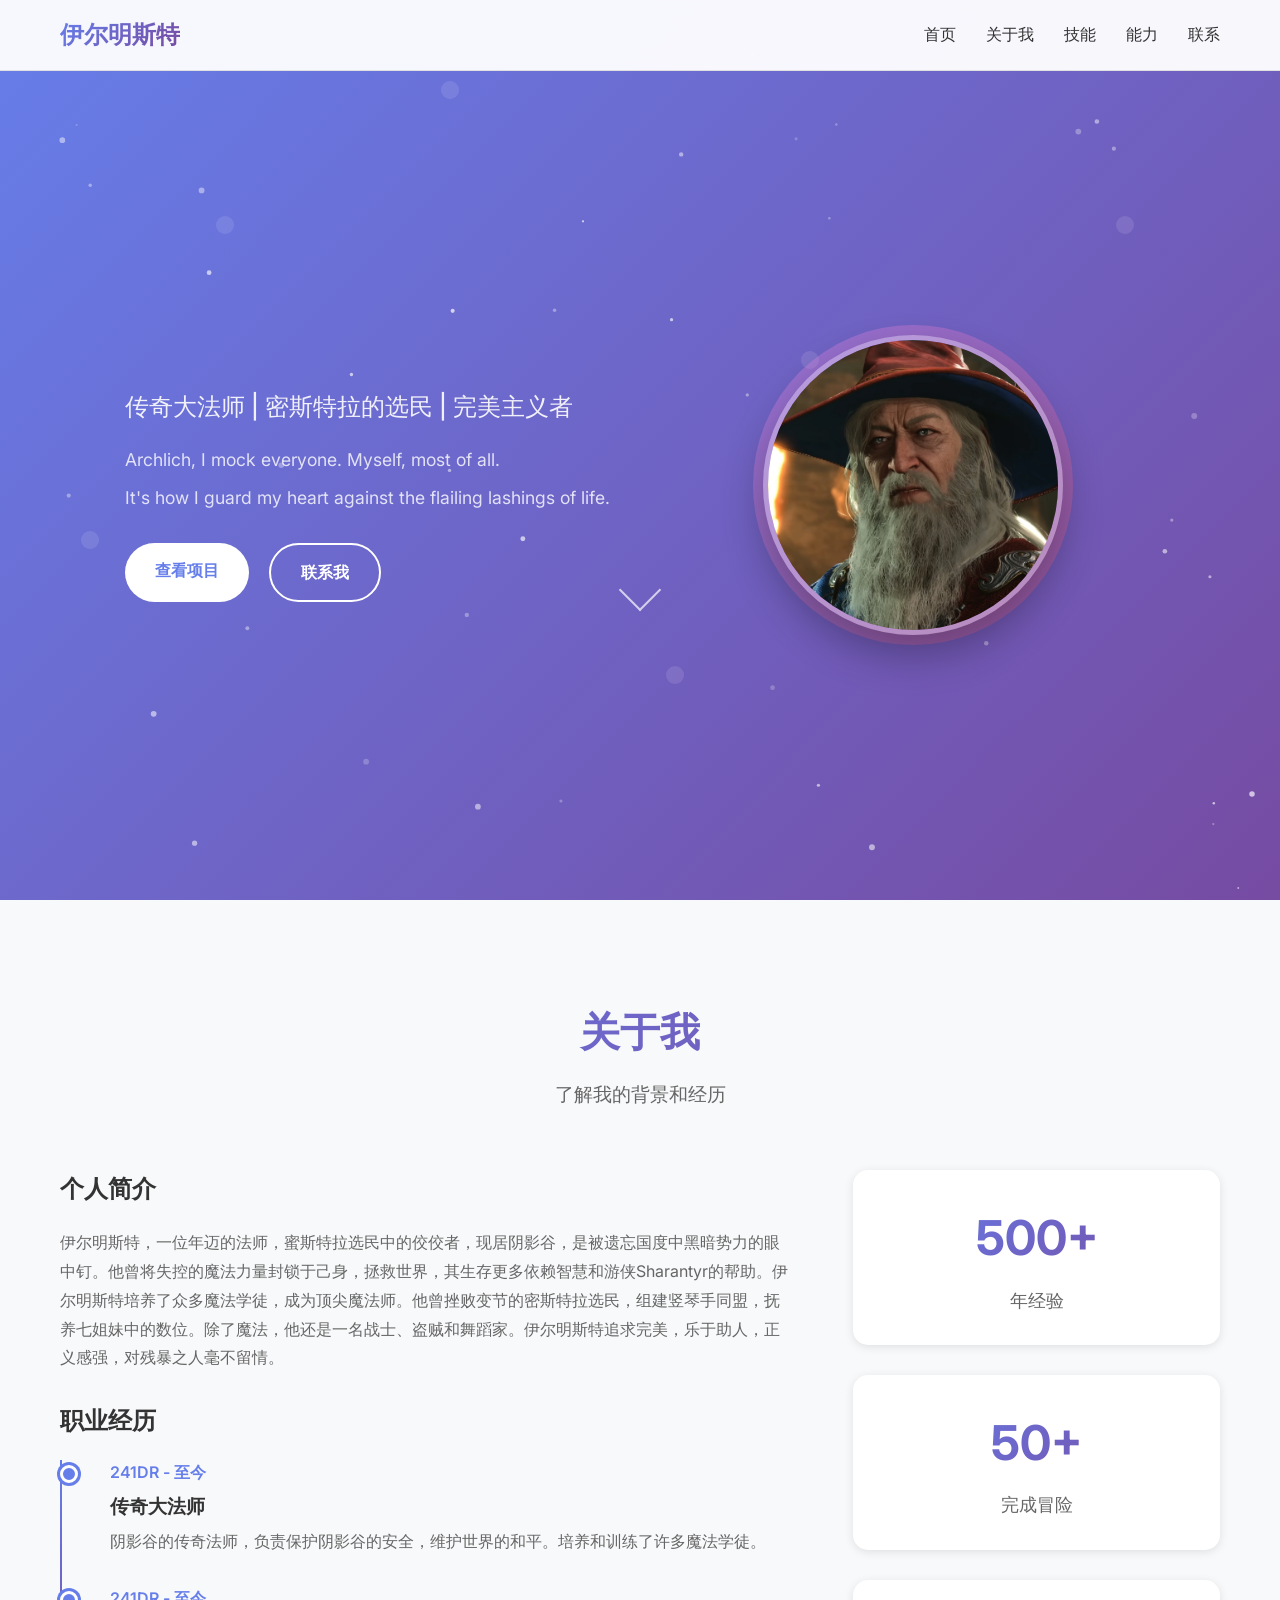
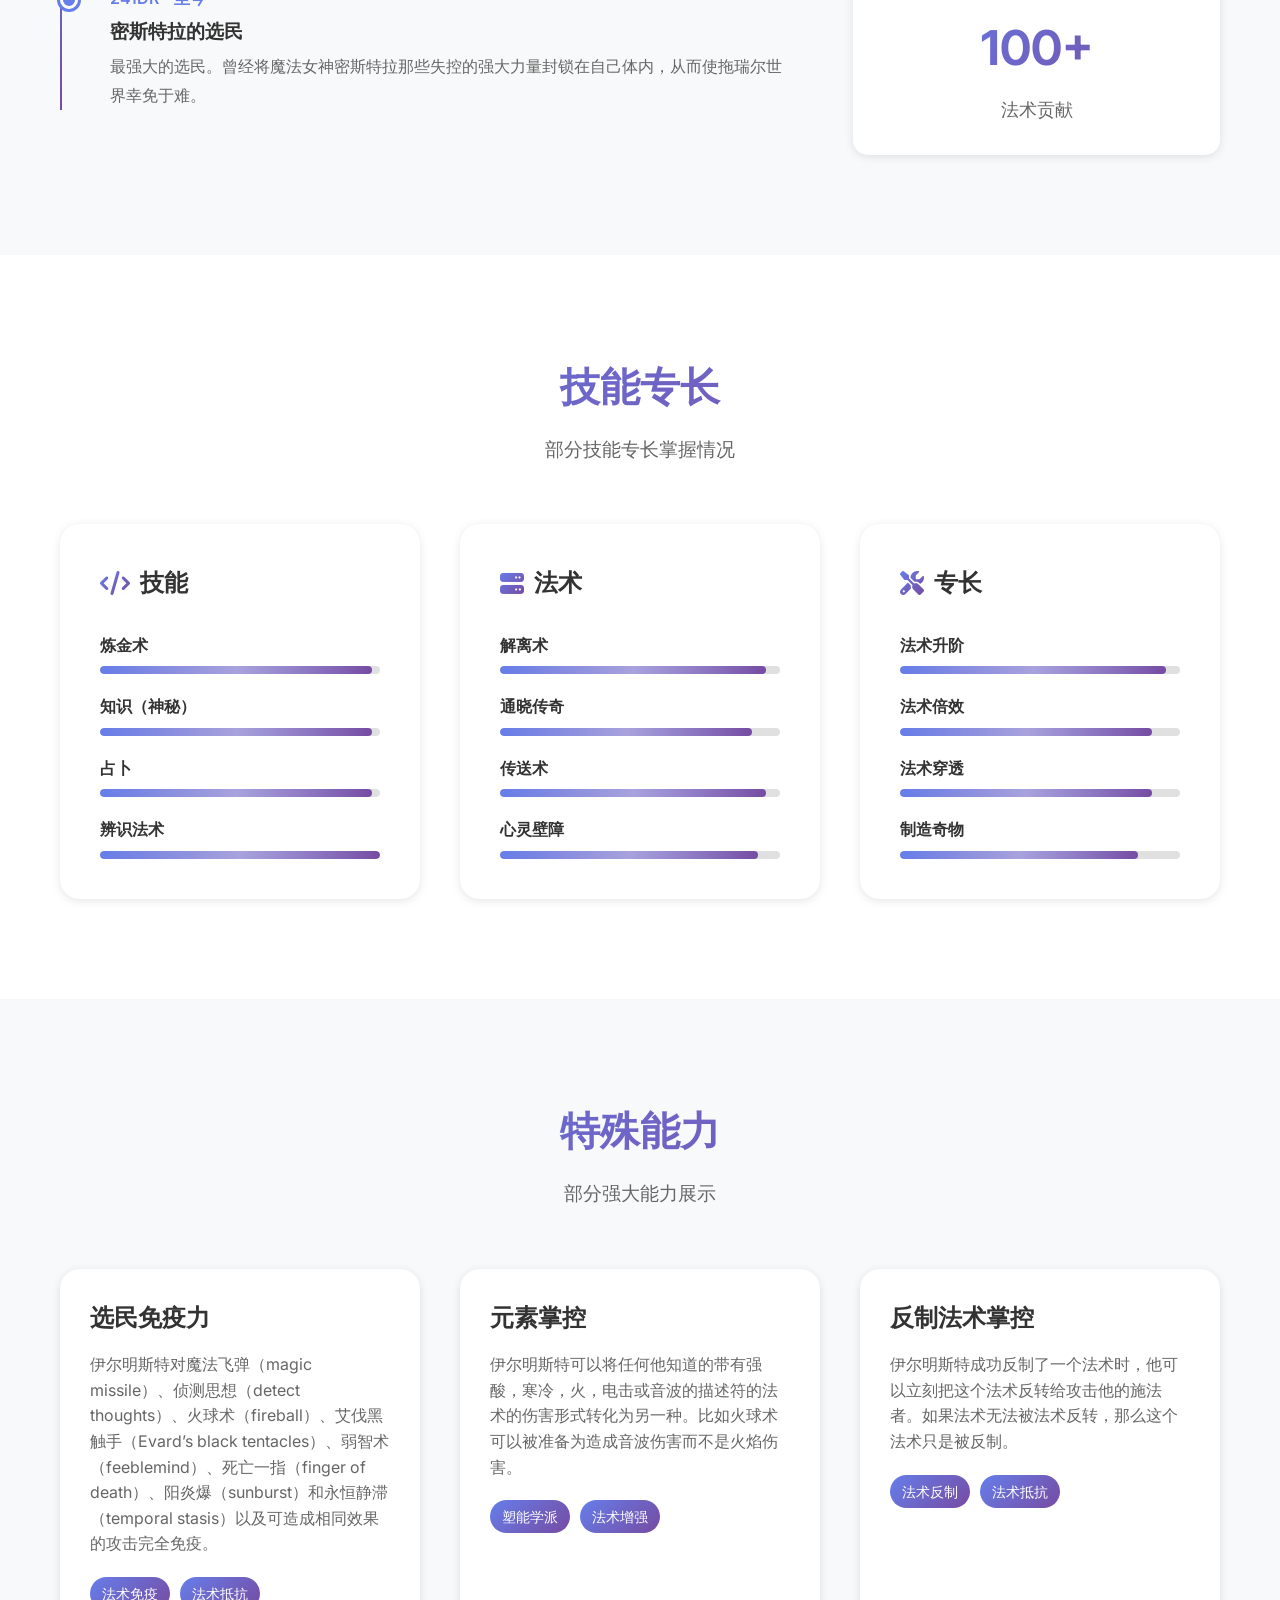
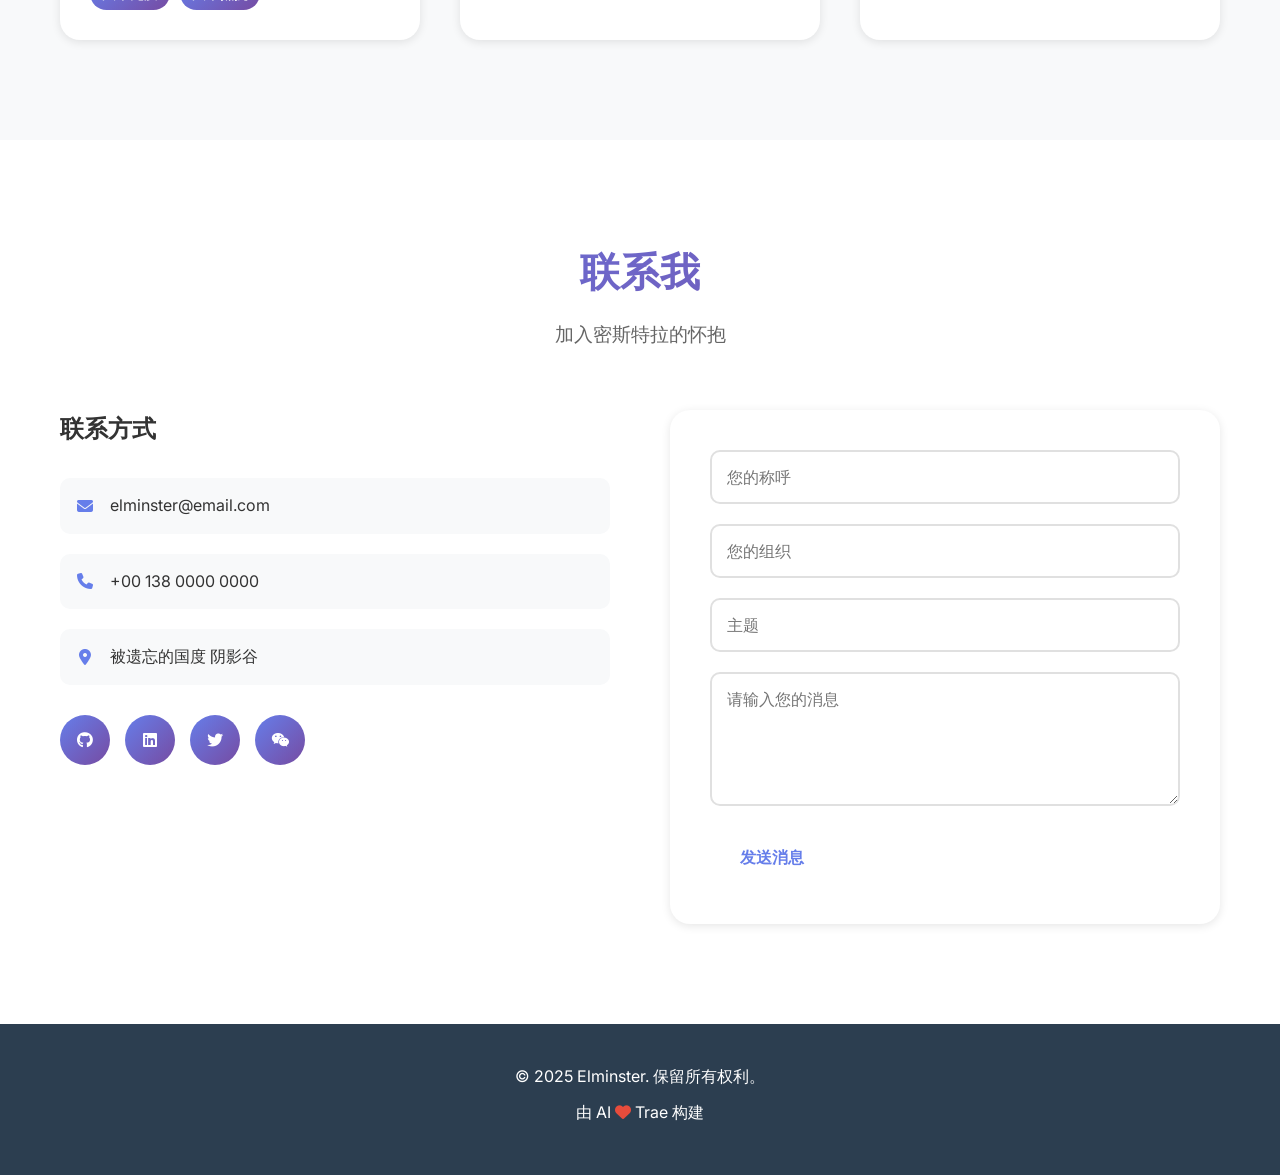
==== index.html @ d4f93001 "初始化" ====
<!DOCTYPE html>
<html lang="zh-CN">
<head>
    <meta charset="UTF-8">
    <meta name="viewport" content="width=device-width, initial-scale=1.0">
    <title>Elminster - 个人主页</title>
    <link rel="stylesheet" href="styles.css">
    <link rel="preconnect" href="https://fonts.googleapis.com">
    <link rel="preconnect" href="https://fonts.gstatic.com" crossorigin>
    <link href="https://fonts.googleapis.com/css2?family=Inter:wght@300;400;500;600;700&display=swap" rel="stylesheet">
    <link rel="stylesheet" href="https://cdnjs.cloudflare.com/ajax/libs/font-awesome/6.4.0/css/all.min.css">
</head>
<body>
    <!-- 导航栏 -->
    <nav class="navbar">
        <div class="nav-container">
            <div class="nav-logo">
                <span class="logo-text">伊尔明斯特</span>
            </div>
            <ul class="nav-menu">
                <li class="nav-item"><a href="#home" class="nav-link">首页</a></li>
                <li class="nav-item"><a href="#about" class="nav-link">关于我</a></li>
                <li class="nav-item"><a href="#skills" class="nav-link">技能</a></li>
                <li class="nav-item"><a href="#projects" class="nav-link">能力</a></li>
                <li class="nav-item"><a href="#contact" class="nav-link">联系</a></li>
            </ul>
            <div class="hamburger">
                <span class="bar"></span>
                <span class="bar"></span>
                <span class="bar"></span>
            </div>
        </div>
    </nav>

    <!-- 主页部分 -->
    <section id="home" class="hero">
        <div class="hero-container">
            <div class="hero-content">
                <div class="hero-text">
                    <h1 class="hero-title">
                        <span class="gradient-text">你好，我是 Elminster Aumar </span>

                    </h1>
                    <p class="hero-subtitle">传奇大法师 | 密斯特拉的选民 | 完美主义者</p>
                    <div class="hero-description">
                        <p>Archlich, I mock everyone. Myself, most of all. </p>
                        <p>It's how I guard my heart against the flailing lashings of life.</p>
                    </div>
                    <div class="hero-buttons">
                        <a href="#projects" class="btn btn-primary">查看项目</a>
                        <a href="#contact" class="btn btn-secondary">联系我</a>
                    </div>
                </div>
                <div class="hero-image">
                    <div class="avatar-container">
                        <img src="img/elminster.png" alt="个人头像" class="avatar">
                        <div class="avatar-glow"></div>
                    </div>
                </div>
            </div>
            <div class="scroll-indicator">
                <div class="scroll-arrow"></div>
            </div>
        </div>
    </section>

    <!-- 关于我部分 -->
    <section id="about" class="about">
        <div class="container">
            <div class="section-header">
                <h2 class="section-title">关于我</h2>
                <p class="section-subtitle">了解我的背景和经历</p>
            </div>
            <div class="about-content">
                <div class="about-text">
                    <h3>个人简介</h3>
                    <p>伊尔明斯特，一位年迈的法师，蜜斯特拉选民中的佼佼者，现居阴影谷，是被遗忘国度中黑暗势力的眼中钉。他曾将失控的魔法力量封锁于己身，拯救世界，其生存更多依赖智慧和游侠Sharantyr的帮助。伊尔明斯特培养了众多魔法学徒，成为顶尖魔法师。他曾挫败变节的密斯特拉选民，组建竖琴手同盟，抚养七姐妹中的数位。除了魔法，他还是一名战士、盗贼和舞蹈家。伊尔明斯特追求完美，乐于助人，正义感强，对残暴之人毫不留情。</p>
                    
                    <h3>职业经历</h3>
                    <div class="timeline">
                        <div class="timeline-item">
                            <div class="timeline-date">241DR - 至今</div>
                            <div class="timeline-content">
                                <h4>传奇大法师</h4>
                                <p>阴影谷的传奇法师，负责保护阴影谷的安全，维护世界的和平。培养和训练了许多魔法学徒。</p>
                            </div>
                        </div>
                        <div class="timeline-item">
                            <div class="timeline-date">241DR - 至今</div>
                            <div class="timeline-content">
                                <h4>密斯特拉的选民</h4>
                                <p>最强大的选民。曾经将魔法女神密斯特拉那些失控的强大力量封锁在自己体内，从而使拖瑞尔世界幸免于难。</p>
                            </div>
                        </div>
                    </div>
                </div>
                <div class="about-stats">
                    <div class="stat-item">
                        <div class="stat-number">500+</div>
                        <div class="stat-label">年经验</div>
                    </div>
                    <div class="stat-item">
                        <div class="stat-number">50+</div>
                        <div class="stat-label">完成冒险</div>
                    </div>
                    <div class="stat-item">
                        <div class="stat-number">100+</div>
                        <div class="stat-label">法术贡献</div>
                    </div>
                </div>
            </div>
        </div>
    </section>

    <!-- 技能部分 -->
    <section id="skills" class="skills">
        <div class="container">
            <div class="section-header">
                <h2 class="section-title">技能专长</h2>
                <p class="section-subtitle">部分技能专长掌握情况</p>
            </div>
            <div class="skills-grid">
                <div class="skill-category">
                    <h3><i class="fas fa-code"></i> 技能</h3>
                    <div class="skill-items">
                        <div class="skill-item">
                            <span class="skill-name">炼金术</span>
                            <div class="skill-bar">
                                <div class="skill-progress" data-width="97%"></div>
                            </div>
                        </div>
                        <div class="skill-item">
                            <span class="skill-name">知识（神秘）</span>
                            <div class="skill-bar">
                                <div class="skill-progress" data-width="97%"></div>
                            </div>
                        </div>
                        <div class="skill-item">
                            <span class="skill-name">占卜</span>
                            <div class="skill-bar">
                                <div class="skill-progress" data-width="97%"></div>
                            </div>
                        </div>
                        <div class="skill-item">
                            <span class="skill-name">辨识法术</span>
                            <div class="skill-bar">
                                <div class="skill-progress" data-width="100%"></div>
                            </div>
                        </div>
                    </div>
                </div>
                
                <div class="skill-category">
                    <h3><i class="fas fa-server"></i> 法术</h3>
                    <div class="skill-items">
                        <div class="skill-item">
                            <span class="skill-name">解离术</span>
                            <div class="skill-bar">
                                <div class="skill-progress" data-width="95%"></div>
                            </div>
                        </div>
                        <div class="skill-item">
                            <span class="skill-name">通晓传奇</span>
                            <div class="skill-bar">
                                <div class="skill-progress" data-width="90%"></div>
                            </div>
                        </div>
                        <div class="skill-item">
                            <span class="skill-name">传送术</span>
                            <div class="skill-bar">
                                <div class="skill-progress" data-width="95%"></div>
                            </div>
                        </div>
                        <div class="skill-item">
                            <span class="skill-name">心灵壁障</span>
                            <div class="skill-bar">
                                <div class="skill-progress" data-width="92%"></div>
                            </div>
                        </div>
                    </div>
                </div>
                
                <div class="skill-category">
                    <h3><i class="fas fa-tools"></i> 专长</h3>
                    <div class="skill-items">
                        <div class="skill-item">
                            <span class="skill-name">法术升阶</span>
                            <div class="skill-bar">
                                <div class="skill-progress" data-width="95%"></div>
                            </div>
                        </div>
                        <div class="skill-item">
                            <span class="skill-name">法术倍效</span>
                            <div class="skill-bar">
                                <div class="skill-progress" data-width="90%"></div>
                            </div>
                        </div>
                        <div class="skill-item">
                            <span class="skill-name">法术穿透</span>
                            <div class="skill-bar">
                                <div class="skill-progress" data-width="90%"></div>
                            </div>
                        </div>
                        <div class="skill-item">
                            <span class="skill-name">制造奇物</span>
                            <div class="skill-bar">
                                <div class="skill-progress" data-width="85%"></div>
                            </div>
                        </div>
                    </div>
                </div>
            </div>
        </div>
    </section>

    <!-- 项目部分 -->
    <section id="projects" class="projects">
        <div class="container">
            <div class="section-header">
                <h2 class="section-title">特殊能力</h2>
                <p class="section-subtitle">部分强大能力展示</p>
            </div>
            <div class="projects-grid">
                <div class="project-card">
                    <!-- <div class="project-image">
                        <img src="https://via.placeholder.com/400x250/667eea/ffffff?text=项目1" alt="项目1">
                        <div class="project-overlay">
                            <div class="project-links">
                                <a href="#" class="project-link"><i class="fab fa-github"></i></a>
                                <a href="#" class="project-link"><i class="fas fa-external-link-alt"></i></a>
                            </div>
                        </div>
                    </div> -->
                    <div class="project-content">
                        <h3>选民免疫力</h3>
                        <p>伊尔明斯特对魔法飞弹（magic missile）、侦测思想（detect thoughts）、火球术（fireball）、艾伐黑触手（Evard’s black tentacles）、弱智术（feeblemind）、死亡一指（finger of death）、阳炎爆（sunburst）和永恒静滞（temporal stasis）以及可造成相同效果的攻击完全免疫。</p>
                        <div class="project-tech">
                            <span class="tech-tag">法术免疫</span>
                            <span class="tech-tag">法术抵抗</span>
                        </div>
                    </div>
                </div>
                
                <div class="project-card">
                    <!-- <div class="project-image">
                        <img src="https://via.placeholder.com/400x250/764ba2/ffffff?text=项目2" alt="项目2">
                        <div class="project-overlay">
                            <div class="project-links">
                                <a href="#" class="project-link"><i class="fab fa-github"></i></a>
                                <a href="#" class="project-link"><i class="fas fa-external-link-alt"></i></a>
                            </div>
                        </div>
                    </div> -->
                    <div class="project-content">
                        <h3>元素掌控</h3>
                        <p>伊尔明斯特可以将任何他知道的带有强酸，寒冷，火，电击或音波的描述符的法术的伤害形式转化为另一种。比如火球术可以被准备为造成音波伤害而不是火焰伤害。</p>
                        <div class="project-tech">
                            <span class="tech-tag">塑能学派</span>
                            <span class="tech-tag">法术增强</span>
                        </div>
                    </div>
                </div>
                
                <div class="project-card">
                    <!-- <div class="project-image">
                        <img src="https://via.placeholder.com/400x250/f093fb/ffffff?text=项目3" alt="项目3">
                        <div class="project-overlay">
                            <div class="project-links">
                                <a href="#" class="project-link"><i class="fab fa-github"></i></a>
                                <a href="#" class="project-link"><i class="fas fa-external-link-alt"></i></a>
                            </div>
                        </div>
                    </div> -->
                    <div class="project-content">
                        <h3>反制法术掌控</h3>
                        <p>伊尔明斯特成功反制了一个法术时，他可以立刻把这个法术反转给攻击他的施法者。如果法术无法被法术反转，那么这个法术只是被反制。</p>
                        <div class="project-tech">
                            <span class="tech-tag">法术反制</span>
                            <span class="tech-tag">法术抵抗</span>
                        </div>
                    </div>
                </div>
            </div>
        </div>
    </section>

    <!-- 联系部分 -->
    <section id="contact" class="contact">
        <div class="container">
            <div class="section-header">
                <h2 class="section-title">联系我</h2>
                <p class="section-subtitle">加入密斯特拉的怀抱</p>
            </div>
            <div class="contact-content">
                <div class="contact-info">
                    <h3>联系方式</h3>
                    <div class="contact-item">
                        <i class="fas fa-envelope"></i>
                        <span>elminster@email.com</span>
                    </div>
                    <div class="contact-item">
                        <i class="fas fa-phone"></i>
                        <span>+00 138 0000 0000</span>
                    </div>
                    <div class="contact-item">
                        <i class="fas fa-map-marker-alt"></i>
                        <span>被遗忘的国度 阴影谷</span>
                    </div>
                    <div class="social-links">
                        <a href="https://github.com/" class="social-link"><i class="fab fa-github"></i></a>
                        <a href="https://www.linkedin.com/" class="social-link"><i class="fab fa-linkedin"></i></a>
                        <a href="https://twitter.com/" class="social-link"><i class="fab fa-twitter"></i></a>
                        <a href="https://weixin.qq.com/" class="social-link"><i class="fab fa-weixin"></i></a>
                    </div>
                </div>
                <div class="contact-form">
                    <form id="contactForm">
                        <div class="form-group">
                            <input type="text" id="name" name="name" placeholder="您的称呼" required>
                        </div>
                        <div class="form-group">
                            <input type="email" id="email" name="email" placeholder="您的组织" required>
                        </div>
                        <div class="form-group">
                            <input type="text" id="subject" name="subject" placeholder="主题" required>
                        </div>
                        <div class="form-group">
                            <textarea id="message" name="message" placeholder="请输入您的消息" rows="5" required></textarea>
                        </div>
                        <button type="submit" class="btn btn-primary">发送消息</button>
                    </form>
                </div>
            </div>
        </div>
    </section>

    <!-- 页脚 -->
    <footer class="footer">
        <div class="container">
            <div class="footer-content">
                <p>&copy; 2025 Elminster. 保留所有权利。</p>
                <p>由 AI <i class="fas fa-heart"></i> Trae 构建</p>
            </div>
        </div>
    </footer>

    <script src="script.js"></script>
</body>
</html>
---- styles.css ----
/* 全局样式 */
* {
    margin: 0;
    padding: 0;
    box-sizing: border-box;
}

:root {
    --primary-color: #667eea;
    --secondary-color: #764ba2;
    --accent-color: #f093fb;
    --text-primary: #333;
    --text-secondary: #666;
    --text-light: #999;
    --bg-primary: #ffffff;
    --bg-secondary: #f8f9fa;
    --bg-dark: #2c3e50;
    --border-color: #e0e0e0;
    --shadow-light: 0 2px 10px rgba(0,0,0,0.1);
    --shadow-medium: 0 5px 25px rgba(0,0,0,0.15);
    --shadow-heavy: 0 10px 40px rgba(0,0,0,0.2);
    --gradient-primary: linear-gradient(135deg, #667eea 0%, #764ba2 100%);
    --gradient-secondary: linear-gradient(135deg, #f093fb 0%, #f5576c 100%);
    --gradient-accent: linear-gradient(135deg, #4facfe 0%, #00f2fe 100%);
}

body {
    font-family: 'Inter', -apple-system, BlinkMacSystemFont, 'Segoe UI', Roboto, sans-serif;
    line-height: 1.6;
    color: var(--text-primary);
    background-color: var(--bg-primary);
    overflow-x: hidden;
}

.container {
    max-width: 1200px;
    margin: 0 auto;
    padding: 0 20px;
}

/* 导航栏 */
.navbar {
    position: fixed;
    top: 0;
    width: 100%;
    background: rgba(255, 255, 255, 0.95);
    backdrop-filter: blur(10px);
    border-bottom: 1px solid var(--border-color);
    z-index: 1000;
    transition: all 0.3s ease;
}

.navbar.scrolled {
    background: rgba(255, 255, 255, 0.98);
    box-shadow: var(--shadow-light);
}

.nav-container {
    max-width: 1200px;
    margin: 0 auto;
    padding: 0 20px;
    display: flex;
    justify-content: space-between;
    align-items: center;
    height: 70px;
}

.nav-logo .logo-text {
    font-size: 1.5rem;
    font-weight: 700;
    background: var(--gradient-primary);
    -webkit-background-clip: text;
    -webkit-text-fill-color: transparent;
    background-clip: text;
}

.nav-menu {
    display: flex;
    list-style: none;
    gap: 30px;
}

.nav-link {
    text-decoration: none;
    color: var(--text-primary);
    font-weight: 500;
    transition: color 0.3s ease;
    position: relative;
}

.nav-link:hover {
    color: var(--primary-color);
}

.nav-link::after {
    content: '';
    position: absolute;
    bottom: -5px;
    left: 0;
    width: 0;
    height: 2px;
    background: var(--gradient-primary);
    transition: width 0.3s ease;
}

.nav-link:hover::after {
    width: 100%;
}

.hamburger {
    display: none;
    flex-direction: column;
    cursor: pointer;
}

.bar {
    width: 25px;
    height: 3px;
    background-color: var(--text-primary);
    margin: 3px 0;
    transition: 0.3s;
}

/* 主页部分 */
.hero {
    min-height: 100vh;
    display: flex;
    align-items: center;
    background: linear-gradient(135deg, #667eea 0%, #764ba2 100%);
    position: relative;
    overflow: hidden;
}

.hero::before {
    content: '';
    position: absolute;
    top: 0;
    left: 0;
    right: 0;
    bottom: 0;
    background: url('data:image/svg+xml,<svg xmlns="http://www.w3.org/2000/svg" viewBox="0 0 100 100"><defs><pattern id="grain" width="100" height="100" patternUnits="userSpaceOnUse"><circle cx="25" cy="25" r="1" fill="white" opacity="0.1"/><circle cx="75" cy="75" r="1" fill="white" opacity="0.1"/><circle cx="50" cy="10" r="1" fill="white" opacity="0.1"/><circle cx="10" cy="60" r="1" fill="white" opacity="0.1"/><circle cx="90" cy="40" r="1" fill="white" opacity="0.1"/></pattern></defs><rect width="100" height="100" fill="url(%23grain)"/></svg>');
    pointer-events: none;
}

.hero-container {
    position: relative;
    z-index: 2;
    max-width: 1200px;
    margin: 0 auto;
    padding: 0 20px;
}

.hero-content {
    display: grid;
    grid-template-columns: 1fr 1fr;
    gap: 60px;
    align-items: center;
    margin-top: 70px;
}

.hero-title {
    font-size: 3.5rem;
    font-weight: 700;
    margin-bottom: 20px;
    line-height: 1.2;
}

.gradient-text {
    background: linear-gradient(45deg, #ffffff, #f0f8ff);
    -webkit-background-clip: text;
    -webkit-text-fill-color: transparent;
    background-clip: text;
}

.hero-subtitle {
    font-size: 1.5rem;
    color: rgba(255, 255, 255, 0.9);
    margin-bottom: 20px;
    font-weight: 500;
}

.hero-description {
    margin-bottom: 30px;
}

.hero-description p {
    font-size: 1.1rem;
    color: rgba(255, 255, 255, 0.8);
    margin-bottom: 10px;
}

.hero-buttons {
    display: flex;
    gap: 20px;
}

.btn {
    padding: 15px 30px;
    border: none;
    border-radius: 50px;
    font-size: 1rem;
    font-weight: 600;
    text-decoration: none;
    display: inline-block;
    transition: all 0.3s ease;
    cursor: pointer;
    position: relative;
    overflow: hidden;
}

.btn-primary {
    background: white;
    color: var(--primary-color);
}

.btn-primary:hover {
    transform: translateY(-2px);
    box-shadow: 0 10px 25px rgba(0, 0, 0, 0.2);
}

.btn-secondary {
    background: transparent;
    color: white;
    border: 2px solid white;
}

.btn-secondary:hover {
    background: white;
    color: var(--primary-color);
    transform: translateY(-2px);
}

.avatar-container {
    position: relative;
    display: flex;
    justify-content: center;
    align-items: center;
}

.avatar {
    width: 300px;
    height: 300px;
    border-radius: 50%;
    object-fit: cover;
    border: 5px solid rgba(255, 255, 255, 0.3);
    box-shadow: 0 20px 40px rgba(0, 0, 0, 0.3);
    position: relative;
    z-index: 2;
}

.avatar-glow {
    position: absolute;
    width: 320px;
    height: 320px;
    border-radius: 50%;
    background: var(--gradient-secondary);
    opacity: 0.3;
    animation: glow 2s ease-in-out infinite alternate;
}

@keyframes glow {
    from {
        transform: scale(1);
        opacity: 0.3;
    }
    to {
        transform: scale(1.1);
        opacity: 0.1;
    }
}

.scroll-indicator {
    position: absolute;
    bottom: 30px;
    left: 50%;
    transform: translateX(-50%);
    animation: bounce 2s infinite;
}

.scroll-arrow {
    width: 30px;
    height: 30px;
    border-right: 2px solid white;
    border-bottom: 2px solid white;
    transform: rotate(45deg);
    opacity: 0.7;
}

@keyframes bounce {
    0%, 20%, 50%, 80%, 100% {
        transform: translateX(-50%) translateY(0);
    }
    40% {
        transform: translateX(-50%) translateY(-10px);
    }
    60% {
        transform: translateX(-50%) translateY(-5px);
    }
}

/* 通用部分样式 */
section {
    padding: 100px 0;
}

.section-header {
    text-align: center;
    margin-bottom: 60px;
}

.section-title {
    font-size: 2.5rem;
    font-weight: 700;
    margin-bottom: 15px;
    background: var(--gradient-primary);
    -webkit-background-clip: text;
    -webkit-text-fill-color: transparent;
    background-clip: text;
}

.section-subtitle {
    font-size: 1.2rem;
    color: var(--text-secondary);
    max-width: 600px;
    margin: 0 auto;
}

/* 关于我部分 */
.about {
    background: var(--bg-secondary);
}

.about-content {
    display: grid;
    grid-template-columns: 2fr 1fr;
    gap: 60px;
    align-items: start;
}

.about-text h3 {
    font-size: 1.5rem;
    margin-bottom: 20px;
    color: var(--text-primary);
}

.about-text p {
    margin-bottom: 30px;
    color: var(--text-secondary);
    line-height: 1.8;
}

.timeline {
    position: relative;
    padding-left: 30px;
}

.timeline::before {
    content: '';
    position: absolute;
    left: 0;
    top: 0;
    bottom: 0;
    width: 2px;
    background: var(--gradient-primary);
}

.timeline-item {
    position: relative;
    margin-bottom: 30px;
    padding-left: 20px;
}

.timeline-item::before {
    content: '';
    position: absolute;
    left: -30px;
    top: 5px;
    width: 12px;
    height: 12px;
    border-radius: 50%;
    background: var(--primary-color);
    border: 3px solid white;
    box-shadow: 0 0 0 3px var(--primary-color);
}

.timeline-date {
    font-weight: 600;
    color: var(--primary-color);
    margin-bottom: 5px;
}

.timeline-content h4 {
    font-size: 1.2rem;
    margin-bottom: 5px;
    color: var(--text-primary);
}

.timeline-content p {
    color: var(--text-secondary);
    margin-bottom: 0;
}

.about-stats {
    display: flex;
    flex-direction: column;
    gap: 30px;
}

.stat-item {
    text-align: center;
    padding: 30px;
    background: white;
    border-radius: 15px;
    box-shadow: var(--shadow-light);
    transition: transform 0.3s ease;
}

.stat-item:hover {
    transform: translateY(-5px);
}

.stat-number {
    font-size: 3rem;
    font-weight: 700;
    background: var(--gradient-primary);
    -webkit-background-clip: text;
    -webkit-text-fill-color: transparent;
    background-clip: text;
    margin-bottom: 10px;
}

.stat-label {
    font-size: 1.1rem;
    color: var(--text-secondary);
    font-weight: 500;
}

/* 技能部分 */
.skills-grid {
    display: grid;
    grid-template-columns: repeat(auto-fit, minmax(350px, 1fr));
    gap: 40px;
}

.skill-category {
    background: white;
    padding: 40px;
    border-radius: 20px;
    box-shadow: var(--shadow-light);
    transition: transform 0.3s ease;
}

.skill-category:hover {
    transform: translateY(-5px);
    box-shadow: var(--shadow-medium);
}

.skill-category h3 {
    font-size: 1.5rem;
    margin-bottom: 30px;
    color: var(--text-primary);
    display: flex;
    align-items: center;
    gap: 10px;
}

.skill-category h3 i {
    background: var(--gradient-primary);
    -webkit-background-clip: text;
    -webkit-text-fill-color: transparent;
    background-clip: text;
}

.skill-items {
    display: flex;
    flex-direction: column;
    gap: 20px;
}

.skill-item {
    display: flex;
    flex-direction: column;
    gap: 8px;
}

.skill-name {
    font-weight: 600;
    color: var(--text-primary);
}

.skill-bar {
    height: 8px;
    background: #e0e0e0;
    border-radius: 4px;
    overflow: hidden;
    position: relative;
}

.skill-progress {
    height: 100%;
    background: var(--gradient-primary);
    border-radius: 4px;
    width: 0;
    transition: width 1.5s ease;
    position: relative;
}

.skill-progress::after {
    content: '';
    position: absolute;
    top: 0;
    left: 0;
    right: 0;
    bottom: 0;
    background: linear-gradient(90deg, transparent, rgba(255,255,255,0.4), transparent);
    animation: shimmer 2s infinite;
}

@keyframes shimmer {
    0% {
        transform: translateX(-100%);
    }
    100% {
        transform: translateX(100%);
    }
}

/* 项目部分 */
.projects {
    background: var(--bg-secondary);
}

.projects-grid {
    display: grid;
    grid-template-columns: repeat(auto-fit, minmax(350px, 1fr));
    gap: 40px;
}

.project-card {
    background: white;
    border-radius: 20px;
    overflow: hidden;
    box-shadow: var(--shadow-light);
    transition: all 0.3s ease;
}

.project-card:hover {
    transform: translateY(-10px);
    box-shadow: var(--shadow-heavy);
}

.project-image {
    position: relative;
    height: 250px;
    overflow: hidden;
}

.project-image img {
    width: 100%;
    height: 100%;
    object-fit: cover;
    transition: transform 0.3s ease;
}

.project-card:hover .project-image img {
    transform: scale(1.1);
}

.project-overlay {
    position: absolute;
    top: 0;
    left: 0;
    right: 0;
    bottom: 0;
    background: rgba(0, 0, 0, 0.7);
    display: flex;
    justify-content: center;
    align-items: center;
    opacity: 0;
    transition: opacity 0.3s ease;
}

.project-card:hover .project-overlay {
    opacity: 1;
}

.project-links {
    display: flex;
    gap: 20px;
}

.project-link {
    width: 50px;
    height: 50px;
    border-radius: 50%;
    background: white;
    display: flex;
    justify-content: center;
    align-items: center;
    text-decoration: none;
    color: var(--text-primary);
    transition: all 0.3s ease;
}

.project-link:hover {
    background: var(--primary-color);
    color: white;
    transform: scale(1.1);
}

.project-content {
    padding: 30px;
}

.project-content h3 {
    font-size: 1.5rem;
    margin-bottom: 15px;
    color: var(--text-primary);
}

.project-content p {
    color: var(--text-secondary);
    margin-bottom: 20px;
    line-height: 1.6;
}

.project-tech {
    display: flex;
    flex-wrap: wrap;
    gap: 10px;
}

.tech-tag {
    background: var(--gradient-primary);
    color: white;
    padding: 5px 12px;
    border-radius: 20px;
    font-size: 0.9rem;
    font-weight: 500;
}

/* 联系部分 */
.contact-content {
    display: grid;
    grid-template-columns: 1fr 1fr;
    gap: 60px;
}

.contact-info h3 {
    font-size: 1.5rem;
    margin-bottom: 30px;
    color: var(--text-primary);
}

.contact-item {
    display: flex;
    align-items: center;
    gap: 15px;
    margin-bottom: 20px;
    padding: 15px;
    background: var(--bg-secondary);
    border-radius: 10px;
    transition: all 0.3s ease;
}

.contact-item:hover {
    background: var(--primary-color);
    color: white;
    transform: translateX(10px);
}

.contact-item i {
    width: 20px;
    text-align: center;
    color: var(--primary-color);
}

.contact-item:hover i {
    color: white;
}

.social-links {
    display: flex;
    gap: 15px;
    margin-top: 30px;
}

.social-link {
    width: 50px;
    height: 50px;
    border-radius: 50%;
    background: var(--gradient-primary);
    display: flex;
    justify-content: center;
    align-items: center;
    text-decoration: none;
    color: white;
    transition: all 0.3s ease;
}

.social-link:hover {
    transform: translateY(-5px) scale(1.1);
    box-shadow: var(--shadow-medium);
}

.contact-form {
    background: white;
    padding: 40px;
    border-radius: 20px;
    box-shadow: var(--shadow-light);
}

.form-group {
    margin-bottom: 20px;
}

.form-group input,
.form-group textarea {
    width: 100%;
    padding: 15px;
    border: 2px solid var(--border-color);
    border-radius: 10px;
    font-size: 1rem;
    font-family: inherit;
    transition: border-color 0.3s ease;
}

.form-group input:focus,
.form-group textarea:focus {
    outline: none;
    border-color: var(--primary-color);
}

.form-group textarea {
    resize: vertical;
    min-height: 120px;
}

/* 页脚 */
.footer {
    background: var(--bg-dark);
    color: white;
    padding: 40px 0;
    text-align: center;
}

.footer-content p {
    margin-bottom: 10px;
}

.footer-content i {
    color: #e74c3c;
    animation: heartbeat 1.5s ease-in-out infinite;
}

@keyframes heartbeat {
    0% {
        transform: scale(1);
    }
    50% {
        transform: scale(1.1);
    }
    100% {
        transform: scale(1);
    }
}

/* 响应式设计 */
@media (max-width: 768px) {
    .hamburger {
        display: flex;
    }
    
    .nav-menu {
        position: fixed;
        left: -100%;
        top: 70px;
        flex-direction: column;
        background-color: white;
        width: 100%;
        text-align: center;
        transition: 0.3s;
        box-shadow: var(--shadow-medium);
        padding: 20px 0;
    }
    
    .nav-menu.active {
        left: 0;
    }
    
    .hero-content {
        grid-template-columns: 1fr;
        text-align: center;
        gap: 40px;
    }
    
    .hero-title {
        font-size: 2.5rem;
    }
    
    .hero-buttons {
        justify-content: center;
        flex-wrap: wrap;
    }
    
    .avatar {
        width: 200px;
        height: 200px;
    }
    
    .avatar-glow {
        width: 220px;
        height: 220px;
    }
    
    .about-content {
        grid-template-columns: 1fr;
        gap: 40px;
    }
    
    .skills-grid {
        grid-template-columns: 1fr;
    }
    
    .projects-grid {
        grid-template-columns: 1fr;
    }
    
    .contact-content {
        grid-template-columns: 1fr;
        gap: 40px;
    }
    
    .section-title {
        font-size: 2rem;
    }
    
    section {
        padding: 60px 0;
    }
}

@media (max-width: 480px) {
    .hero-title {
        font-size: 2rem;
    }
    
    .hero-subtitle {
        font-size: 1.2rem;
    }
    
    .btn {
        padding: 12px 24px;
        font-size: 0.9rem;
    }
    
    .stat-number {
        font-size: 2rem;
    }
    
    .skill-category,
    .contact-form {
        padding: 25px;
    }
}

/* 动画效果 */
@keyframes fadeInUp {
    from {
        opacity: 0;
        transform: translateY(30px);
    }
    to {
        opacity: 1;
        transform: translateY(0);
    }
}

.fade-in-up {
    animation: fadeInUp 0.6s ease-out;
}

/* 加载动画 */
.loading {
    position: fixed;
    top: 0;
    left: 0;
    width: 100%;
    height: 100%;
    background: white;
    display: flex;
    justify-content: center;
    align-items: center;
    z-index: 9999;
    transition: opacity 0.5s ease;
}

.loading.hidden {
    opacity: 0;
    pointer-events: none;
}

.spinner {
    width: 50px;
    height: 50px;
    border: 3px solid var(--border-color);
    border-top: 3px solid var(--primary-color);
    border-radius: 50%;
    animation: spin 1s linear infinite;
}

@keyframes spin {
    0% { transform: rotate(0deg); }
    100% { transform: rotate(360deg); }
}
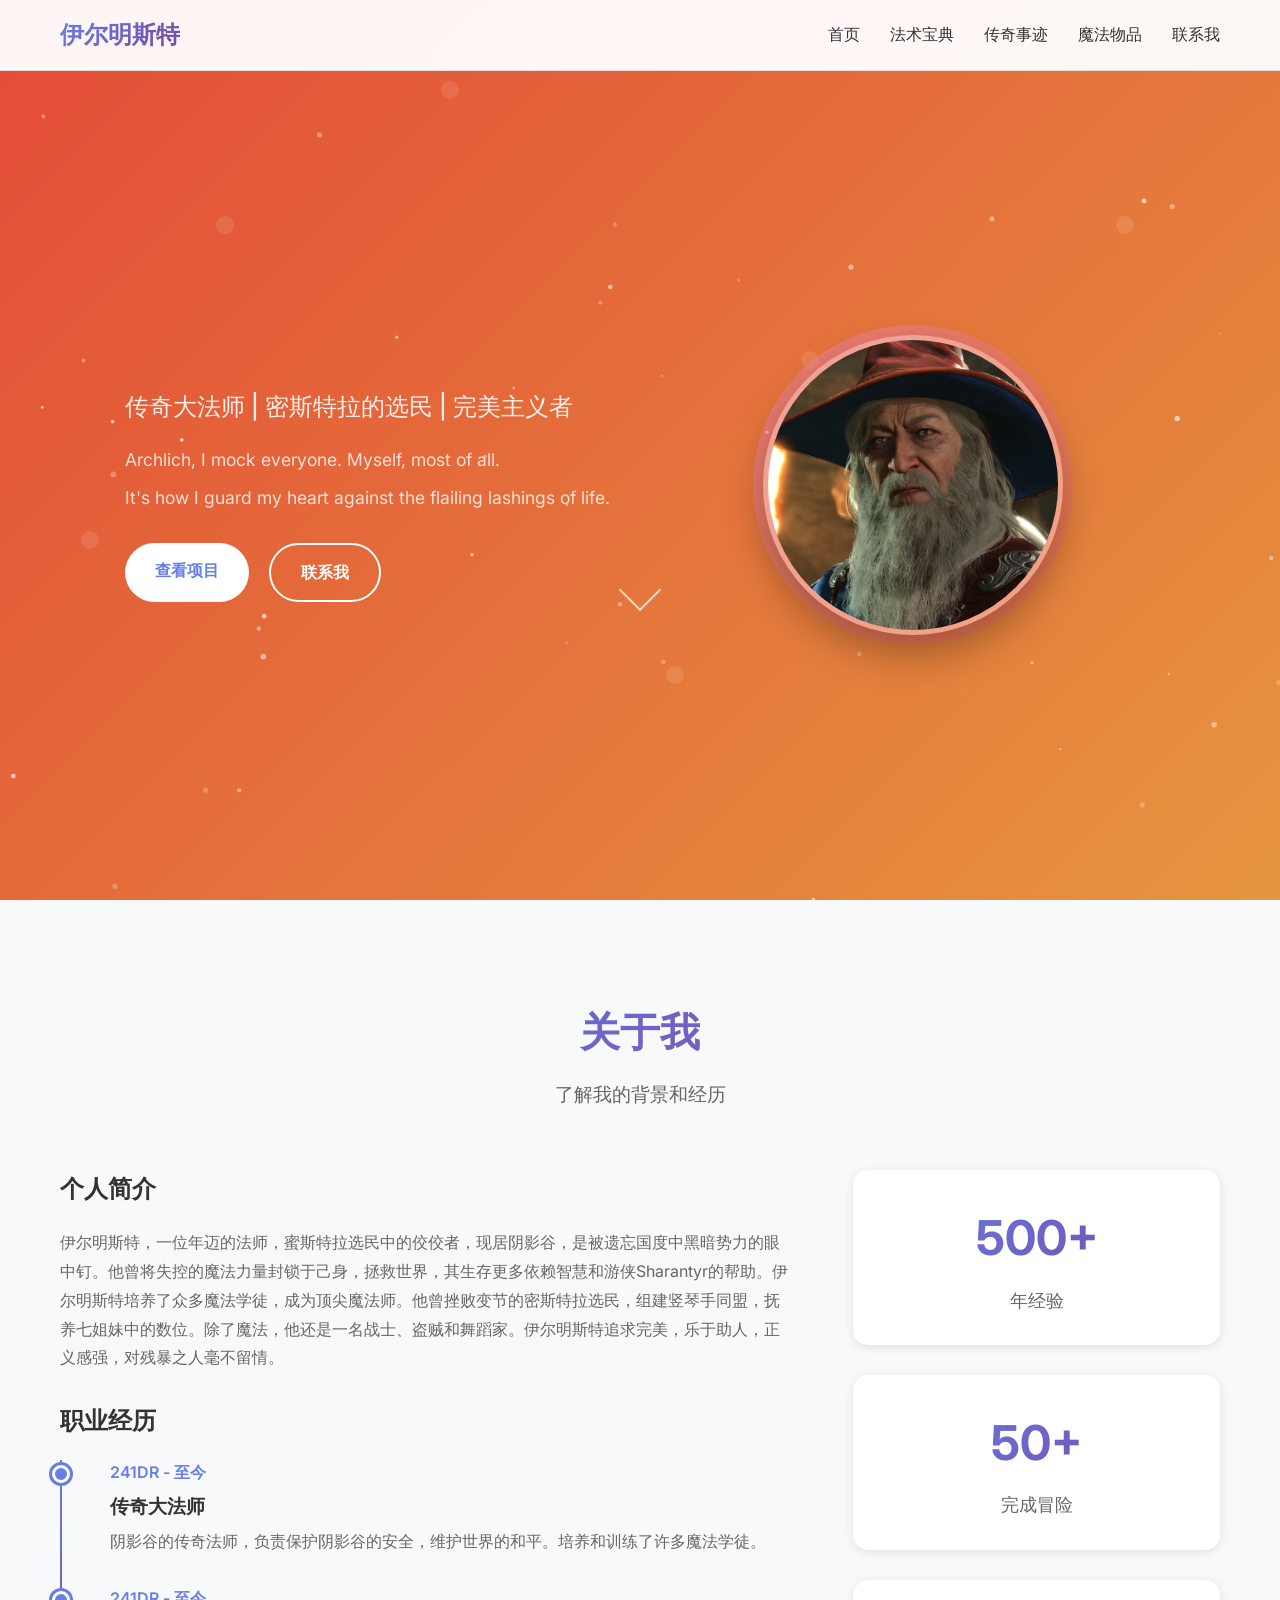
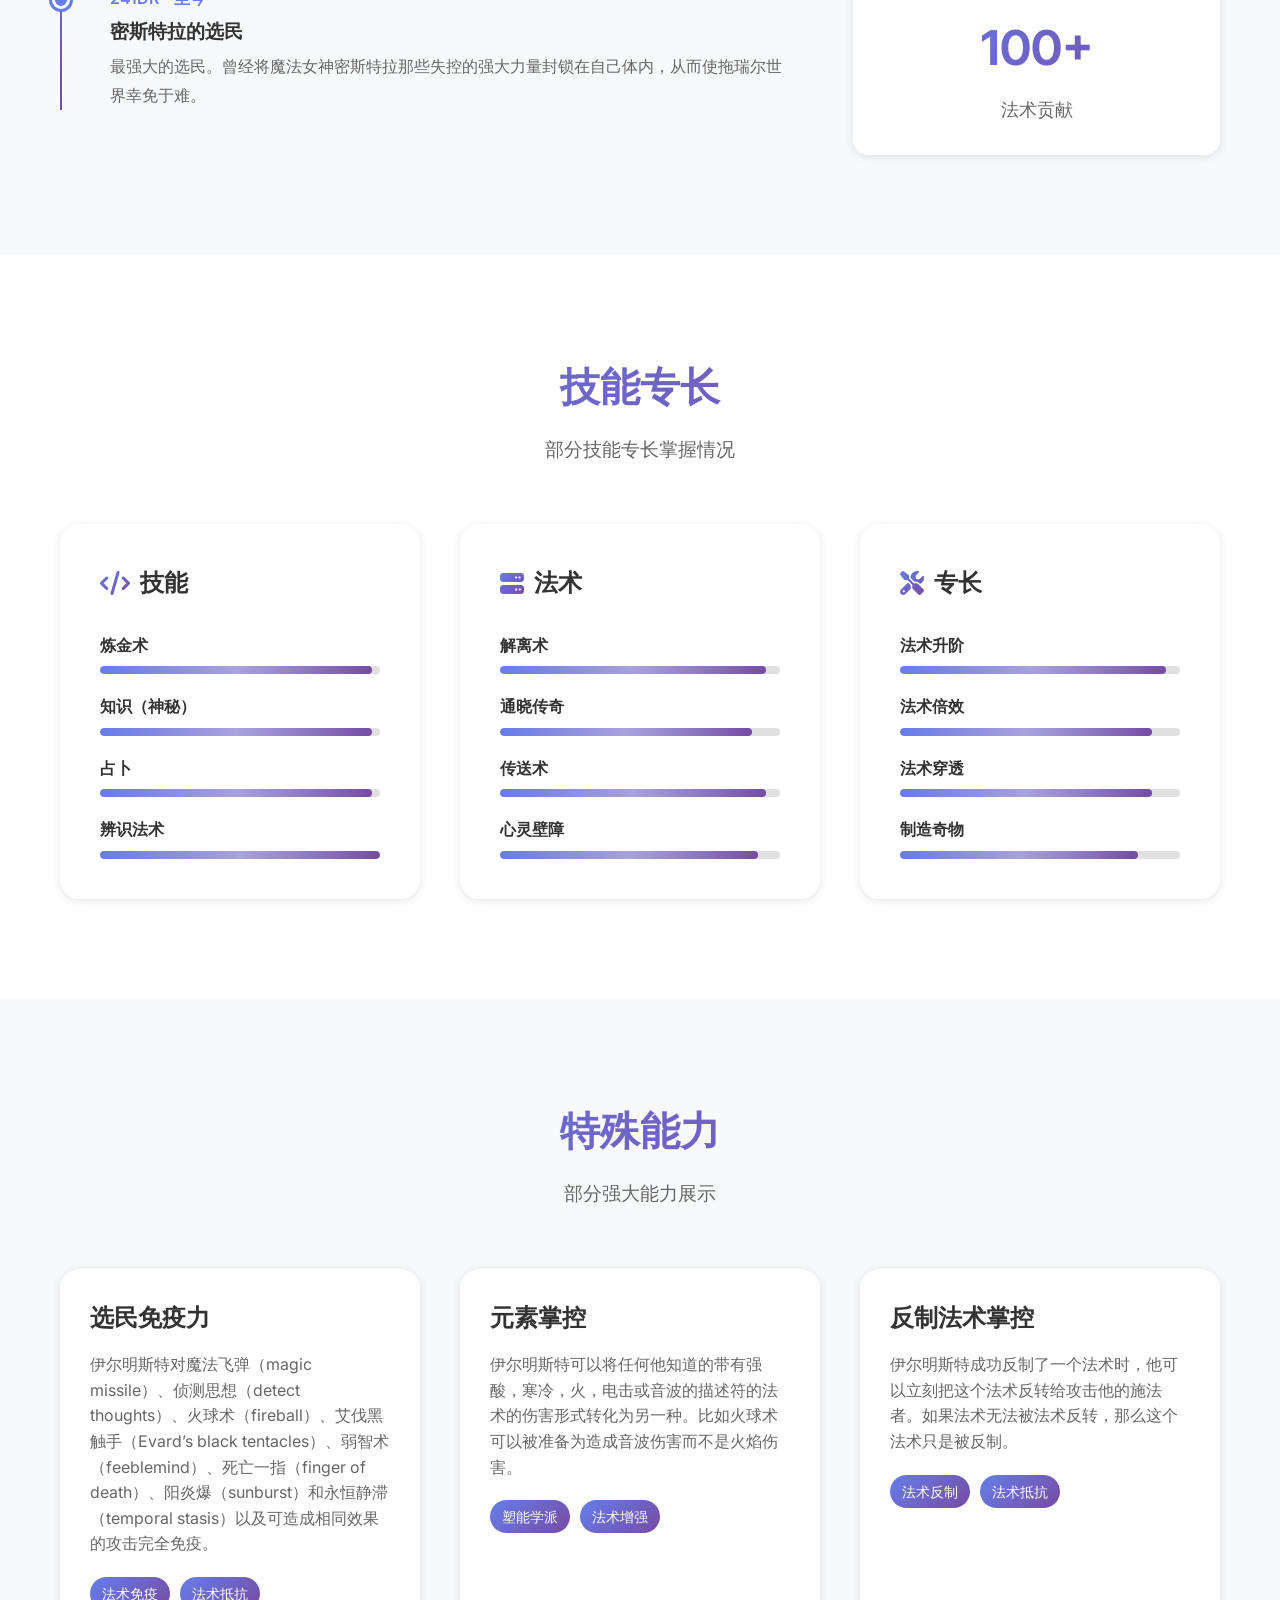
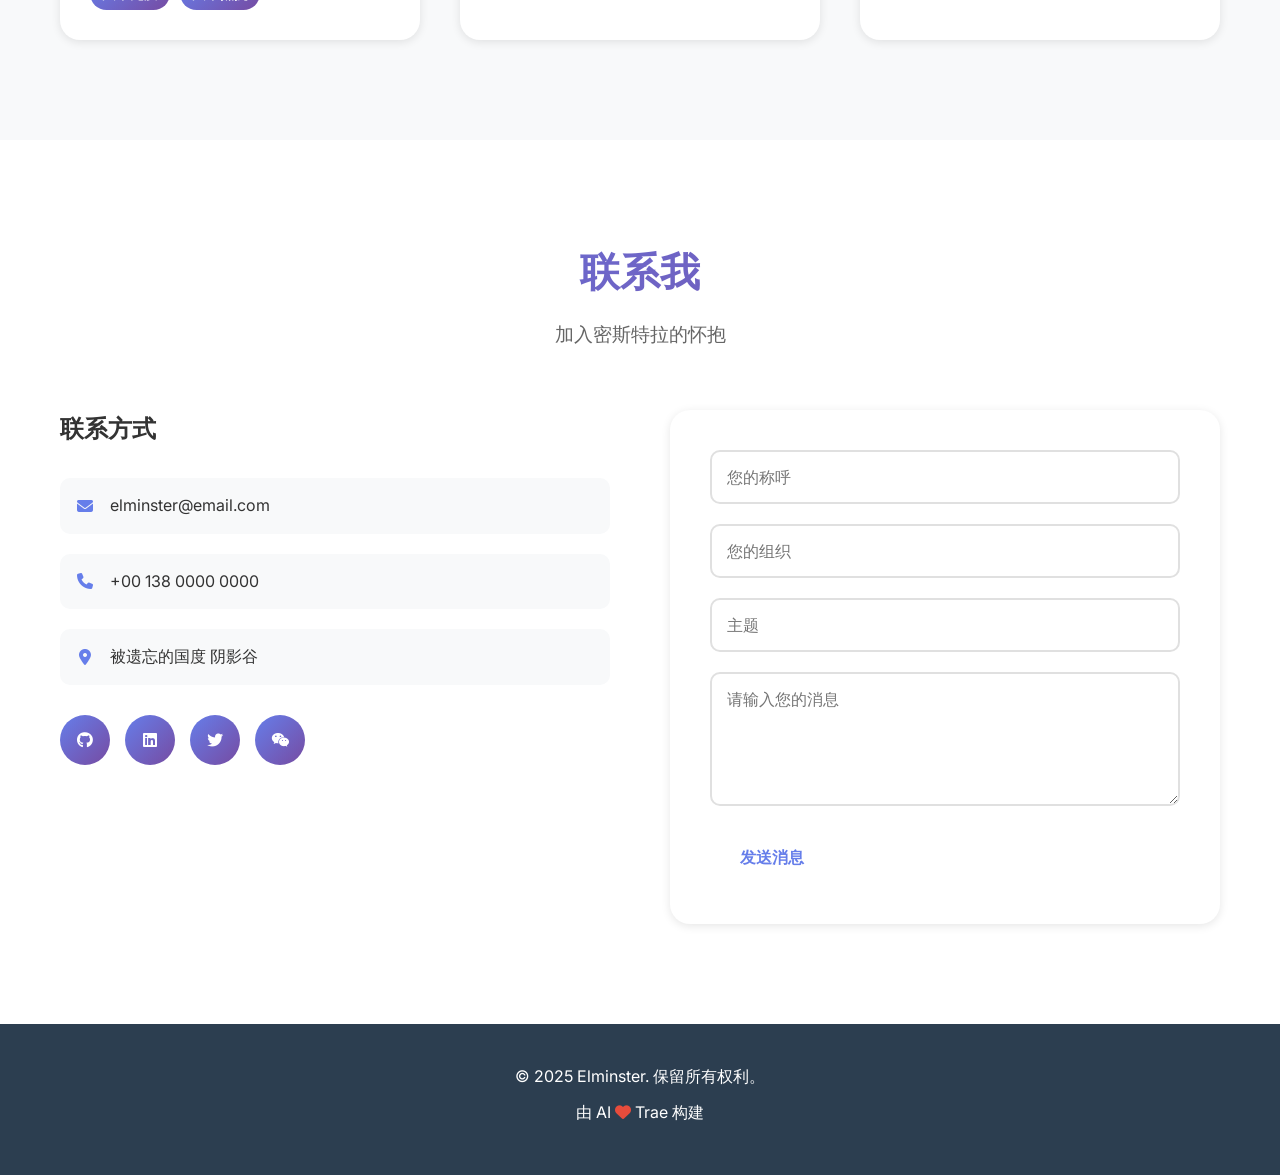
==== commit e5161504: "1" ====
--- a/index.html
+++ b/index.html
@@ -15,14 +15,19 @@
     <nav class="navbar">
         <div class="nav-container">
             <div class="nav-logo">
-                <span class="logo-text">伊尔明斯特</span>
+                <a href="index.html" class="logo-link">
+                    <span class="logo-text">伊尔明斯特</span>
+                </a>
             </div>
             <ul class="nav-menu">
                 <li class="nav-item"><a href="#home" class="nav-link">首页</a></li>
-                <li class="nav-item"><a href="#about" class="nav-link">关于我</a></li>
-                <li class="nav-item"><a href="#skills" class="nav-link">技能</a></li>
-                <li class="nav-item"><a href="#projects" class="nav-link">能力</a></li>
-                <li class="nav-item"><a href="#contact" class="nav-link">联系</a></li>
+                    <!-- <li class="nav-item"><a href="#about" class="nav-link">关于我</a></li>
+                    <li class="nav-item"><a href="#skills" class="nav-link">技能</a></li>
+                    <li class="nav-item"><a href="#projects" class="nav-link">能力</a></li> -->
+                <li class="nav-item"><a href="spells.html" class="nav-link">法术宝典</a></li>
+                <li class="nav-item"><a href="deeds.html" class="nav-link">传奇事迹</a></li>
+                <li class="nav-item"><a href="artifacts.html" class="nav-link">魔法物品</a></li>
+                    <li class="nav-item"><a href="#contact" class="nav-link">联系我</a></li>
             </ul>
             <div class="hamburger">
                 <span class="bar"></span>
--- a/styles.css
+++ b/styles.css
@@ -65,6 +65,16 @@
     height: 70px;
 }
 
+.nav-logo .logo-link {
+    text-decoration: none;
+    display: inline-block;
+    transition: transform 0.3s ease;
+}
+
+.nav-logo .logo-link:hover {
+    transform: scale(1.05);
+}
+
 .nav-logo .logo-text {
     font-size: 1.5rem;
     font-weight: 700;
@@ -72,6 +82,7 @@
     -webkit-background-clip: text;
     -webkit-text-fill-color: transparent;
     background-clip: text;
+    cursor: pointer;
 }
 
 .nav-menu {
@@ -126,7 +137,7 @@
     min-height: 100vh;
     display: flex;
     align-items: center;
-    background: linear-gradient(135deg, #667eea 0%, #764ba2 100%);
+    background: linear-gradient(135deg, #e34b37 0%, #e6953f 100%);
     position: relative;
     overflow: hidden;
 }
@@ -373,7 +384,7 @@
 .timeline-item::before {
     content: '';
     position: absolute;
-    left: -30px;
+    left: -38px;
     top: 5px;
     width: 12px;
     height: 12px;
@@ -891,7 +902,7 @@
     display: flex;
     justify-content: center;
     align-items: center;
-    z-index: 9999;
+    z-index: 500; /* 降低z-index，确保在导航栏之下 */
     transition: opacity 0.5s ease;
 }
 
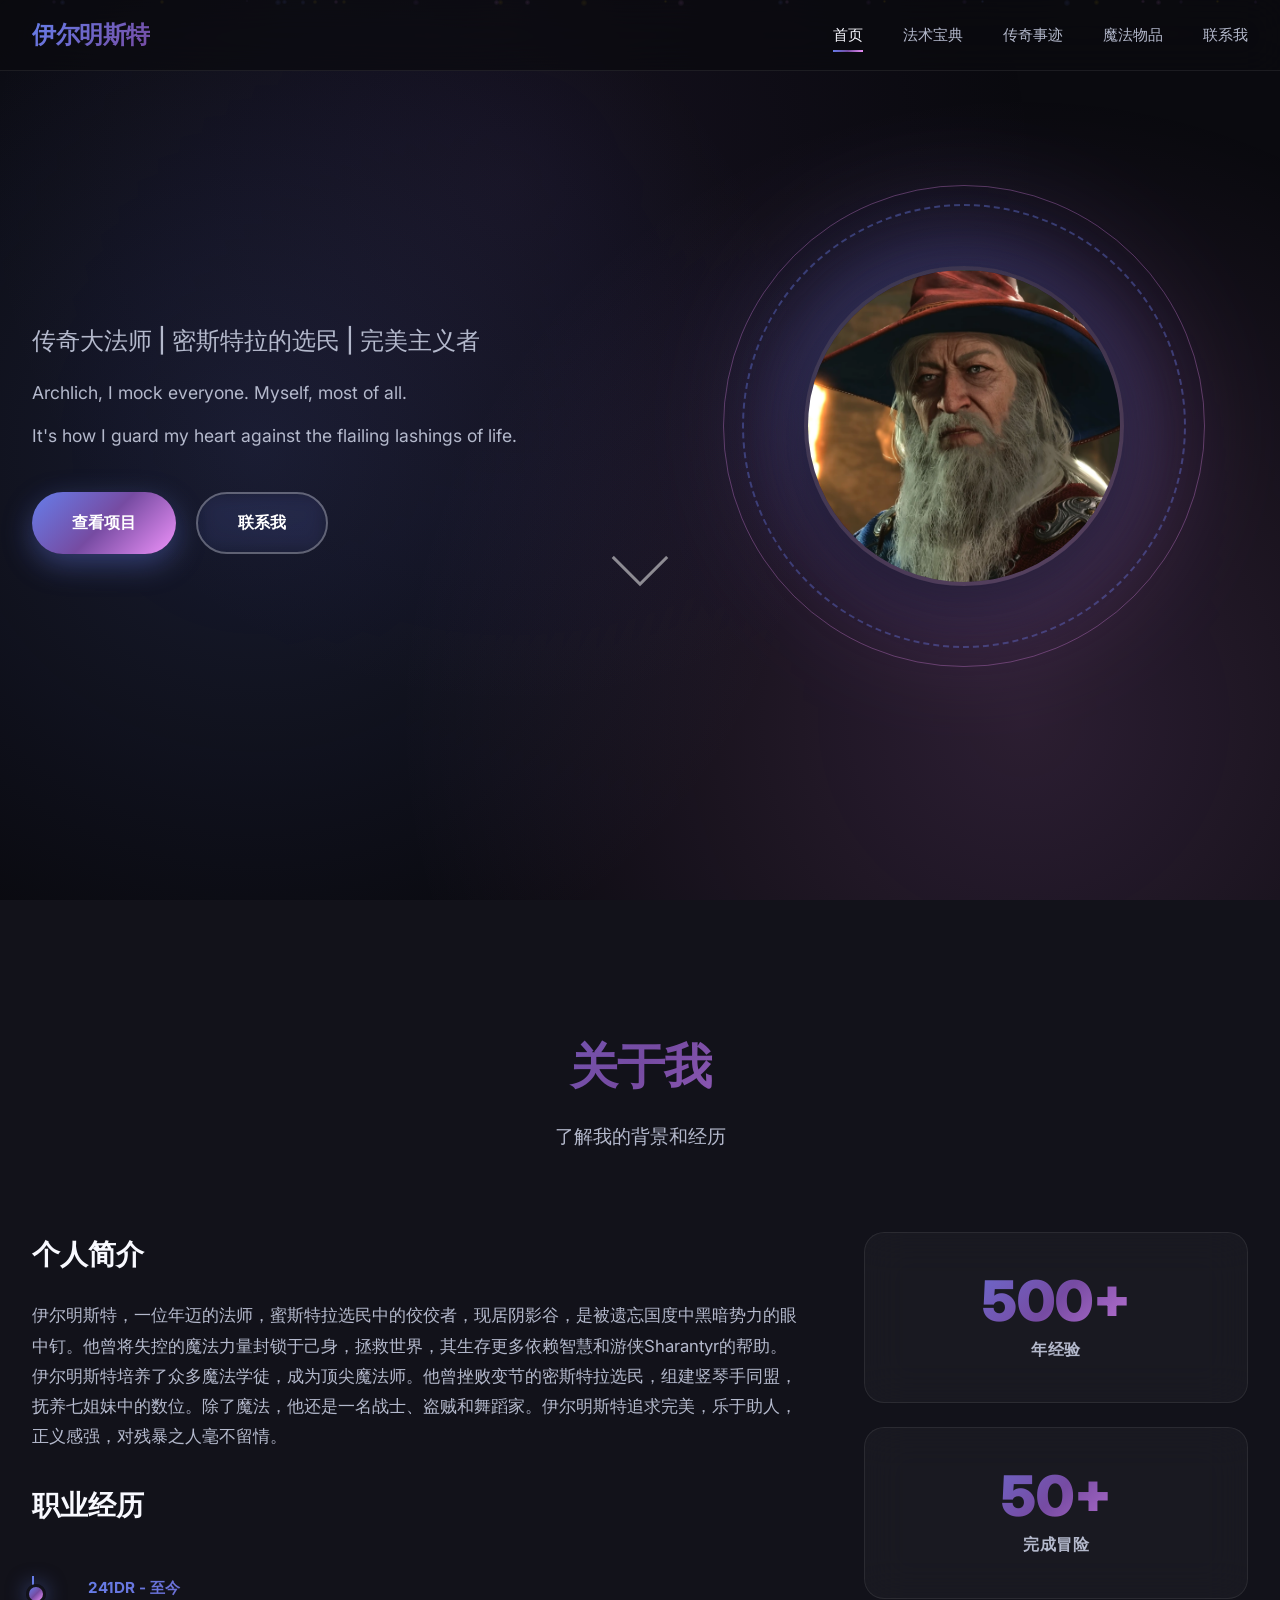
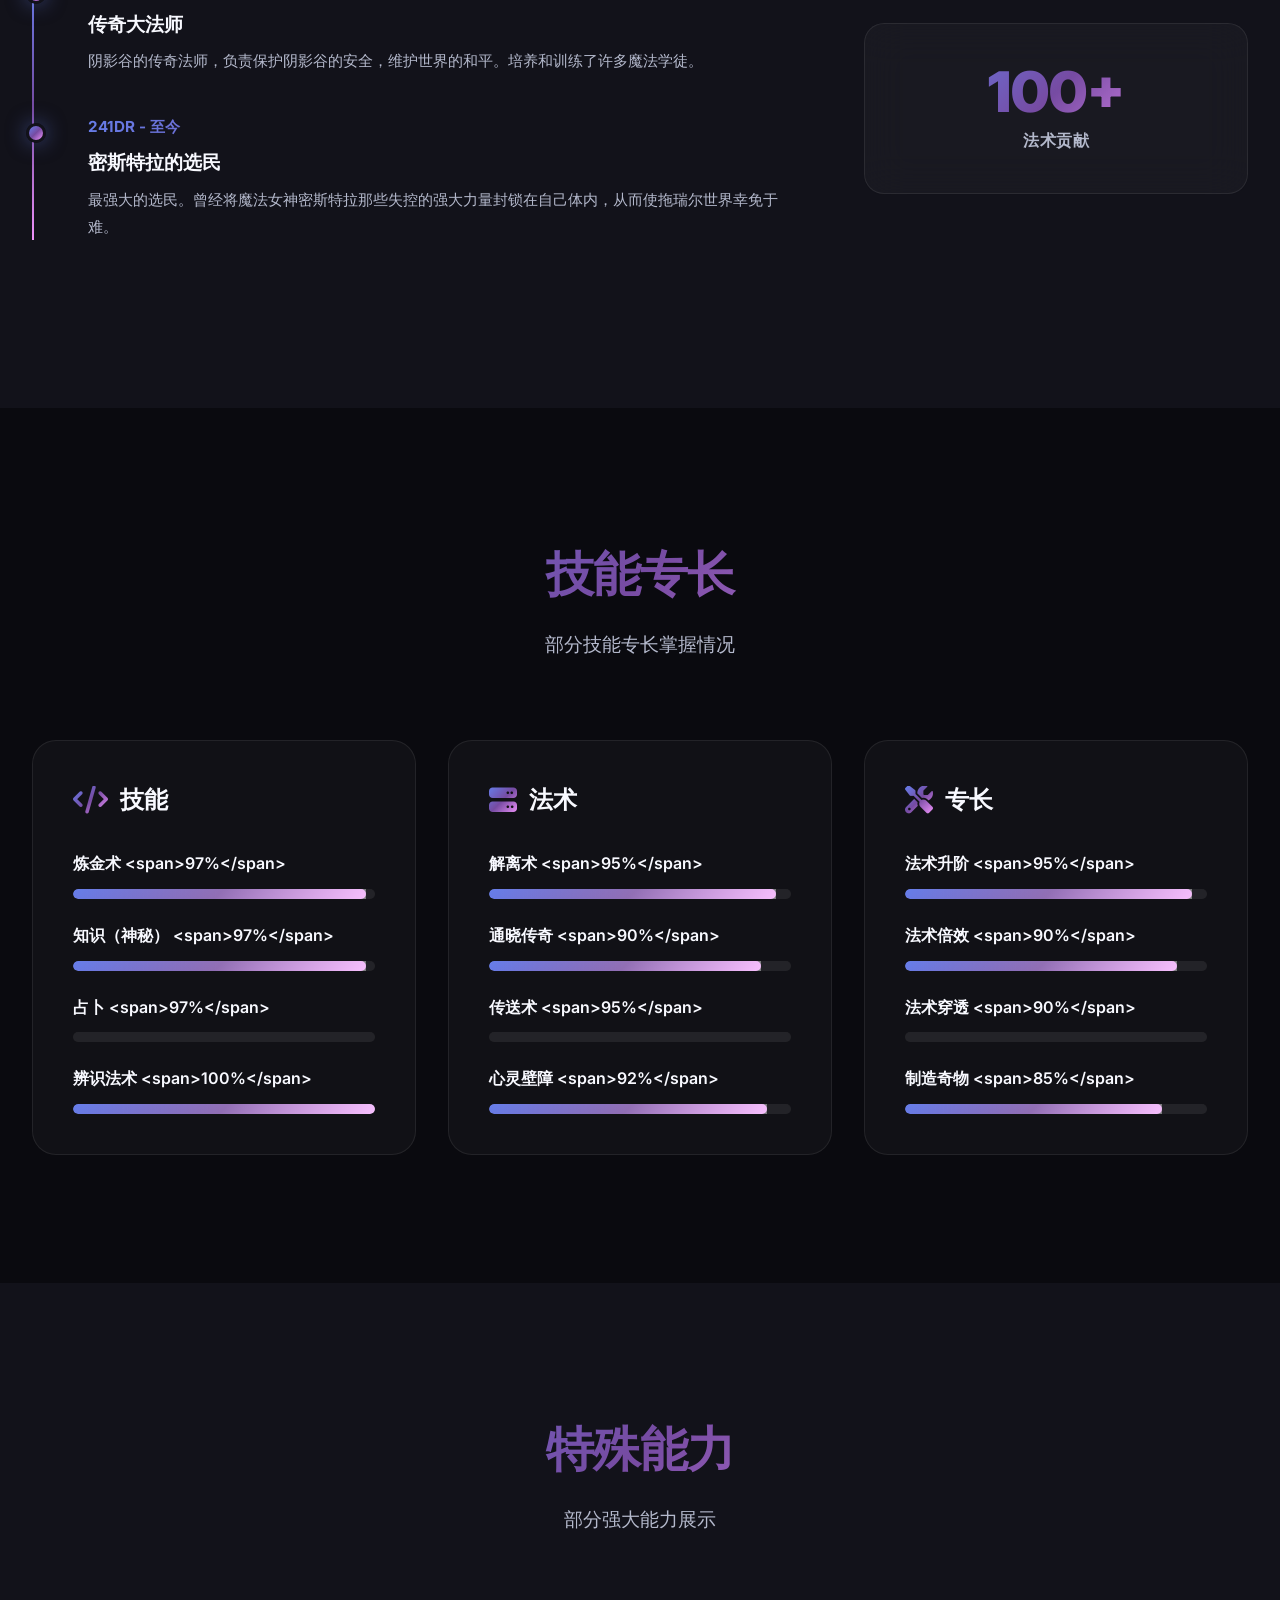
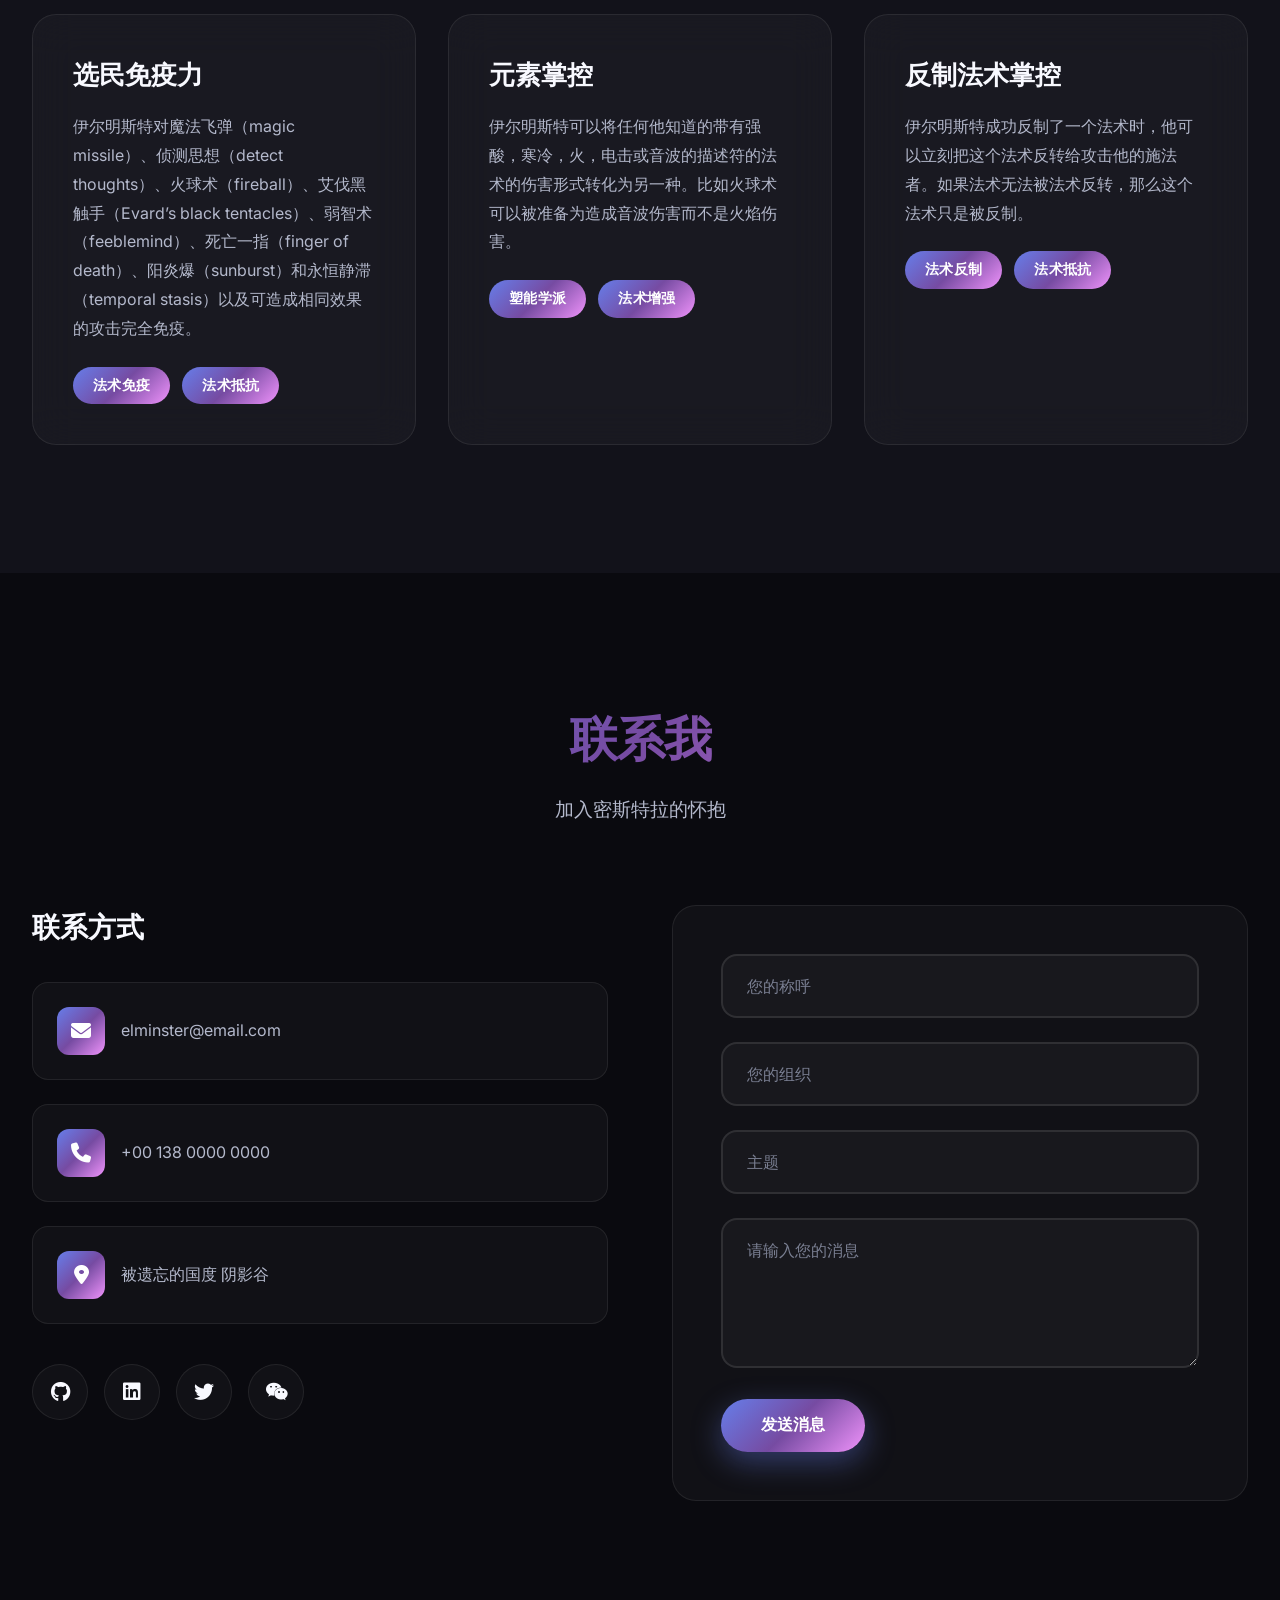
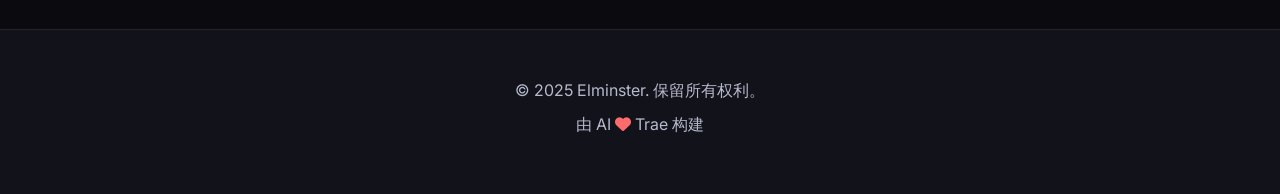
==== commit 9a01d117: "feat: 项目评估 Co-authored-by: traeagent <traeagent@users.noreply.github.com>" ====
--- a/index.html
+++ b/index.html
@@ -129,25 +129,25 @@
                     <h3><i class="fas fa-code"></i> 技能</h3>
                     <div class="skill-items">
                         <div class="skill-item">
-                            <span class="skill-name">炼金术</span>
+                            <span class="skill-name">炼金术 &lt;span&gt;97%&lt;/span&gt;</span>
                             <div class="skill-bar">
                                 <div class="skill-progress" data-width="97%"></div>
                             </div>
                         </div>
                         <div class="skill-item">
-                            <span class="skill-name">知识（神秘）</span>
+                            <span class="skill-name">知识（神秘） &lt;span&gt;97%&lt;/span&gt;</span>
                             <div class="skill-bar">
                                 <div class="skill-progress" data-width="97%"></div>
                             </div>
                         </div>
                         <div class="skill-item">
-                            <span class="skill-name">占卜</span>
+                            <span class="skill-name">占卜 &lt;span&gt;97%&lt;/span&gt;</span>
                             <div class="skill-bar">
                                 <div class="skill-progress" data-width="97%"></div>
                             </div>
                         </div>
                         <div class="skill-item">
-                            <span class="skill-name">辨识法术</span>
+                            <span class="skill-name">辨识法术 &lt;span&gt;100%&lt;/span&gt;</span>
                             <div class="skill-bar">
                                 <div class="skill-progress" data-width="100%"></div>
                             </div>
@@ -159,25 +159,25 @@
                     <h3><i class="fas fa-server"></i> 法术</h3>
                     <div class="skill-items">
                         <div class="skill-item">
-                            <span class="skill-name">解离术</span>
+                            <span class="skill-name">解离术 &lt;span&gt;95%&lt;/span&gt;</span>
                             <div class="skill-bar">
                                 <div class="skill-progress" data-width="95%"></div>
                             </div>
                         </div>
                         <div class="skill-item">
-                            <span class="skill-name">通晓传奇</span>
+                            <span class="skill-name">通晓传奇 &lt;span&gt;90%&lt;/span&gt;</span>
                             <div class="skill-bar">
                                 <div class="skill-progress" data-width="90%"></div>
                             </div>
                         </div>
                         <div class="skill-item">
-                            <span class="skill-name">传送术</span>
+                            <span class="skill-name">传送术 &lt;span&gt;95%&lt;/span&gt;</span>
                             <div class="skill-bar">
                                 <div class="skill-progress" data-width="95%"></div>
                             </div>
                         </div>
                         <div class="skill-item">
-                            <span class="skill-name">心灵壁障</span>
+                            <span class="skill-name">心灵壁障 &lt;span&gt;92%&lt;/span&gt;</span>
                             <div class="skill-bar">
                                 <div class="skill-progress" data-width="92%"></div>
                             </div>
@@ -189,25 +189,25 @@
                     <h3><i class="fas fa-tools"></i> 专长</h3>
                     <div class="skill-items">
                         <div class="skill-item">
-                            <span class="skill-name">法术升阶</span>
+                            <span class="skill-name">法术升阶 &lt;span&gt;95%&lt;/span&gt;</span>
                             <div class="skill-bar">
                                 <div class="skill-progress" data-width="95%"></div>
                             </div>
                         </div>
                         <div class="skill-item">
-                            <span class="skill-name">法术倍效</span>
+                            <span class="skill-name">法术倍效 &lt;span&gt;90%&lt;/span&gt;</span>
                             <div class="skill-bar">
                                 <div class="skill-progress" data-width="90%"></div>
                             </div>
                         </div>
                         <div class="skill-item">
-                            <span class="skill-name">法术穿透</span>
+                            <span class="skill-name">法术穿透 &lt;span&gt;90%&lt;/span&gt;</span>
                             <div class="skill-bar">
                                 <div class="skill-progress" data-width="90%"></div>
                             </div>
                         </div>
                         <div class="skill-item">
-                            <span class="skill-name">制造奇物</span>
+                            <span class="skill-name">制造奇物 &lt;span&gt;85%&lt;/span&gt;</span>
                             <div class="skill-bar">
                                 <div class="skill-progress" data-width="85%"></div>
                             </div>
--- a/styles.css
+++ b/styles.css
@@ -1,145 +1,208 @@
-/* 全局样式 */
+/* 现代化魔术风格网站 - 完全重写 */
+@import url('https://fonts.googleapis.com/css2?family=Inter:wght@300;400;500;600;700;800;900&family=Playfair+Display:wght@600;700;800&display=swap');
+
+:root {
+    /* 深色魔法主题配色 */
+    --bg-primary: #0a0a0f;
+    --bg-secondary: #12121a;
+    --bg-tertiary: #1a1a25;
+    --text-primary: #f8f9ff;
+    --text-secondary: #b4b9cc;
+    --text-muted: #7a7f92;
+    
+    /* 魔法渐变 */
+    --gradient-magic: linear-gradient(135deg, #667eea 0%, #764ba2 50%, #f093fb 100%);
+    --gradient-fire: linear-gradient(135deg, #ff6b6b 0%, #feca57 50%, #ff9ff3 100%);
+    --gradient-arcane: linear-gradient(135deg, #4facfe 0%, #00f2fe 100%);
+    --gradient-gold: linear-gradient(135deg, #f7d794 0%, #f5cd79 50%, #d4a447 100%);
+    
+    /* 玻璃拟态 */
+    --glass-bg: rgba(255, 255, 255, 0.03);
+    --glass-border: rgba(255, 255, 255, 0.08);
+    --glass-highlight: rgba(255, 255, 255, 0.15);
+    
+    /* 阴影 */
+    --shadow-soft: 0 4px 20px rgba(0, 0, 0, 0.3);
+    --shadow-glow: 0 0 40px rgba(102, 126, 234, 0.3);
+    
+    /* 动画曲线 */
+    --ease-smooth: cubic-bezier(0.4, 0, 0.2, 1);
+    --ease-bounce: cubic-bezier(0.68, -0.55, 0.265, 1.55);
+}
+
 * {
     margin: 0;
     padding: 0;
     box-sizing: border-box;
 }
 
-:root {
-    --primary-color: #667eea;
-    --secondary-color: #764ba2;
-    --accent-color: #f093fb;
-    --text-primary: #333;
-    --text-secondary: #666;
-    --text-light: #999;
-    --bg-primary: #ffffff;
-    --bg-secondary: #f8f9fa;
-    --bg-dark: #2c3e50;
-    --border-color: #e0e0e0;
-    --shadow-light: 0 2px 10px rgba(0,0,0,0.1);
-    --shadow-medium: 0 5px 25px rgba(0,0,0,0.15);
-    --shadow-heavy: 0 10px 40px rgba(0,0,0,0.2);
-    --gradient-primary: linear-gradient(135deg, #667eea 0%, #764ba2 100%);
-    --gradient-secondary: linear-gradient(135deg, #f093fb 0%, #f5576c 100%);
-    --gradient-accent: linear-gradient(135deg, #4facfe 0%, #00f2fe 100%);
+html {
+    scroll-behavior: smooth;
+    overflow-x: hidden;
 }
 
 body {
-    font-family: 'Inter', -apple-system, BlinkMacSystemFont, 'Segoe UI', Roboto, sans-serif;
+    font-family: 'Inter', -apple-system, BlinkMacSystemFont, 'Segoe UI', sans-serif;
+    background: var(--bg-primary);
+    color: var(--text-primary);
     line-height: 1.6;
-    color: var(--text-primary);
-    background-color: var(--bg-primary);
     overflow-x: hidden;
-}
-
-.container {
-    max-width: 1200px;
-    margin: 0 auto;
-    padding: 0 20px;
-}
-
-/* 导航栏 */
+    position: relative;
+}
+
+/* 魔法背景粒子效果 */
+.magic-bg {
+    position: fixed;
+    top: 0;
+    left: 0;
+    width: 100%;
+    height: 100%;
+    pointer-events: none;
+    z-index: 0;
+    overflow: hidden;
+}
+
+.magic-particle {
+    position: absolute;
+    width: 4px;
+    height: 4px;
+    background: radial-gradient(circle, rgba(102, 126, 234, 0.8), transparent);
+    border-radius: 50%;
+    animation: float-particle 15s infinite linear;
+}
+
+@keyframes float-particle {
+    0% {
+        transform: translateY(100vh) rotate(0deg);
+        opacity: 0;
+    }
+    10% {
+        opacity: 1;
+    }
+    90% {
+        opacity: 1;
+    }
+    100% {
+        transform: translateY(-100vh) rotate(720deg);
+        opacity: 0;
+    }
+}
+
+/* 玻璃拟态导航栏 */
 .navbar {
     position: fixed;
     top: 0;
-    width: 100%;
-    background: rgba(255, 255, 255, 0.95);
-    backdrop-filter: blur(10px);
-    border-bottom: 1px solid var(--border-color);
+    left: 0;
+    right: 0;
     z-index: 1000;
-    transition: all 0.3s ease;
+    padding: 1rem 0;
+    backdrop-filter: blur(20px);
+    background: rgba(10, 10, 15, 0.7);
+    border-bottom: 1px solid var(--glass-border);
+    transition: all var(--ease-smooth);
 }
 
 .navbar.scrolled {
-    background: rgba(255, 255, 255, 0.98);
-    box-shadow: var(--shadow-light);
+    padding: 0.75rem 0;
+    background: rgba(10, 10, 15, 0.9);
+    box-shadow: var(--shadow-soft);
 }
 
 .nav-container {
-    max-width: 1200px;
+    max-width: 1400px;
     margin: 0 auto;
-    padding: 0 20px;
+    padding: 0 2rem;
     display: flex;
     justify-content: space-between;
     align-items: center;
-    height: 70px;
 }
 
 .nav-logo .logo-link {
     text-decoration: none;
     display: inline-block;
-    transition: transform 0.3s ease;
-}
-
-.nav-logo .logo-link:hover {
-    transform: scale(1.05);
 }
 
 .nav-logo .logo-text {
     font-size: 1.5rem;
-    font-weight: 700;
-    background: var(--gradient-primary);
+    font-weight: 800;
+    background: var(--gradient-magic);
     -webkit-background-clip: text;
     -webkit-text-fill-color: transparent;
     background-clip: text;
-    cursor: pointer;
+    background-size: 200% 200%;
+    animation: gradient-shift 3s ease infinite;
+    letter-spacing: -0.5px;
+}
+
+@keyframes gradient-shift {
+    0%, 100% { background-position: 0% 50%; }
+    50% { background-position: 100% 50%; }
 }
 
 .nav-menu {
     display: flex;
     list-style: none;
-    gap: 30px;
+    gap: 2.5rem;
+    align-items: center;
 }
 
 .nav-link {
     text-decoration: none;
-    color: var(--text-primary);
+    color: var(--text-secondary);
     font-weight: 500;
-    transition: color 0.3s ease;
-    position: relative;
-}
-
-.nav-link:hover {
-    color: var(--primary-color);
+    font-size: 0.95rem;
+    transition: all var(--ease-smooth);
+    position: relative;
+    padding: 0.5rem 0;
 }
 
 .nav-link::after {
     content: '';
     position: absolute;
-    bottom: -5px;
+    bottom: 0;
     left: 0;
     width: 0;
     height: 2px;
-    background: var(--gradient-primary);
-    transition: width 0.3s ease;
-}
-
-.nav-link:hover::after {
+    background: var(--gradient-magic);
+    transition: width var(--ease-smooth);
+}
+
+.nav-link:hover,
+.nav-link.active {
+    color: var(--text-primary);
+}
+
+.nav-link:hover::after,
+.nav-link.active::after {
     width: 100%;
 }
 
+/* 汉堡菜单 */
 .hamburger {
     display: none;
     flex-direction: column;
     cursor: pointer;
-}
-
-.bar {
-    width: 25px;
+    gap: 6px;
+    padding: 0.5rem;
+}
+
+.hamburger .bar {
+    width: 28px;
     height: 3px;
-    background-color: var(--text-primary);
-    margin: 3px 0;
-    transition: 0.3s;
-}
-
-/* 主页部分 */
+    background: var(--text-primary);
+    border-radius: 2px;
+    transition: all var(--ease-smooth);
+}
+
+/* Hero 区域 - 全屏魔法 */
 .hero {
     min-height: 100vh;
     display: flex;
     align-items: center;
-    background: linear-gradient(135deg, #e34b37 0%, #e6953f 100%);
+    justify-content: center;
     position: relative;
     overflow: hidden;
+    padding-top: 80px;
 }
 
 .hero::before {
@@ -149,184 +212,292 @@
     left: 0;
     right: 0;
     bottom: 0;
-    background: url('data:image/svg+xml,<svg xmlns="http://www.w3.org/2000/svg" viewBox="0 0 100 100"><defs><pattern id="grain" width="100" height="100" patternUnits="userSpaceOnUse"><circle cx="25" cy="25" r="1" fill="white" opacity="0.1"/><circle cx="75" cy="75" r="1" fill="white" opacity="0.1"/><circle cx="50" cy="10" r="1" fill="white" opacity="0.1"/><circle cx="10" cy="60" r="1" fill="white" opacity="0.1"/><circle cx="90" cy="40" r="1" fill="white" opacity="0.1"/></pattern></defs><rect width="100" height="100" fill="url(%23grain)"/></svg>');
-    pointer-events: none;
+    background: 
+        radial-gradient(circle at 20% 50%, rgba(102, 126, 234, 0.15) 0%, transparent 50%),
+        radial-gradient(circle at 80% 80%, rgba(240, 147, 251, 0.15) 0%, transparent 50%),
+        radial-gradient(circle at 40% 20%, rgba(118, 75, 162, 0.1) 0%, transparent 50%);
+    z-index: 0;
 }
 
 .hero-container {
     position: relative;
     z-index: 2;
-    max-width: 1200px;
+    max-width: 1400px;
     margin: 0 auto;
-    padding: 0 20px;
+    padding: 0 2rem;
+    width: 100%;
 }
 
 .hero-content {
     display: grid;
     grid-template-columns: 1fr 1fr;
-    gap: 60px;
-    align-items: center;
-    margin-top: 70px;
+    gap: 5rem;
+    align-items: center;
+}
+
+/* 面包屑 */
+.breadcrumbs {
+    margin-bottom: 1.5rem;
+    display: flex;
+    gap: 0.75rem;
+    align-items: center;
+    font-size: 0.9rem;
+}
+
+.breadcrumbs a {
+    color: var(--text-secondary);
+    text-decoration: none;
+    transition: color var(--ease-smooth);
+}
+
+.breadcrumbs a:hover {
+    color: var(--text-primary);
+}
+
+.breadcrumbs span {
+    color: var(--text-muted);
+}
+
+.breadcrumbs .current-page {
+    color: var(--text-primary);
+    font-weight: 600;
 }
 
 .hero-title {
-    font-size: 3.5rem;
-    font-weight: 700;
-    margin-bottom: 20px;
-    line-height: 1.2;
-}
-
-.gradient-text {
-    background: linear-gradient(45deg, #ffffff, #f0f8ff);
+    font-size: 4.5rem;
+    font-weight: 900;
+    line-height: 1.1;
+    margin-bottom: 1.5rem;
+    letter-spacing: -2px;
+}
+
+.hero-title .gradient-text {
+    background: var(--gradient-magic);
     -webkit-background-clip: text;
     -webkit-text-fill-color: transparent;
     background-clip: text;
+    background-size: 200% 200%;
+    animation: gradient-shift 4s ease infinite;
+    display: inline-block;
 }
 
 .hero-subtitle {
     font-size: 1.5rem;
-    color: rgba(255, 255, 255, 0.9);
-    margin-bottom: 20px;
+    color: var(--text-secondary);
+    margin-bottom: 1rem;
     font-weight: 500;
 }
 
 .hero-description {
-    margin-bottom: 30px;
+    margin-bottom: 2.5rem;
 }
 
 .hero-description p {
     font-size: 1.1rem;
-    color: rgba(255, 255, 255, 0.8);
-    margin-bottom: 10px;
+    color: var(--text-secondary);
+    margin-bottom: 0.75rem;
+    line-height: 1.8;
 }
 
 .hero-buttons {
     display: flex;
-    gap: 20px;
-}
-
+    gap: 1.25rem;
+    flex-wrap: wrap;
+}
+
+/* 魔法按钮 */
 .btn {
-    padding: 15px 30px;
+    padding: 1rem 2.5rem;
     border: none;
     border-radius: 50px;
     font-size: 1rem;
     font-weight: 600;
     text-decoration: none;
-    display: inline-block;
-    transition: all 0.3s ease;
+    display: inline-flex;
+    align-items: center;
+    gap: 0.5rem;
+    transition: all var(--ease-smooth);
     cursor: pointer;
     position: relative;
     overflow: hidden;
 }
 
 .btn-primary {
-    background: white;
-    color: var(--primary-color);
+    background: var(--gradient-magic);
+    color: white;
+    box-shadow: 0 10px 30px rgba(102, 126, 234, 0.4);
+}
+
+.btn-primary::before {
+    content: '';
+    position: absolute;
+    top: 0;
+    left: -100%;
+    width: 100%;
+    height: 100%;
+    background: linear-gradient(90deg, transparent, rgba(255,255,255,0.3), transparent);
+    transition: left 0.5s;
+}
+
+.btn-primary:hover::before {
+    left: 100%;
 }
 
 .btn-primary:hover {
-    transform: translateY(-2px);
-    box-shadow: 0 10px 25px rgba(0, 0, 0, 0.2);
+    transform: translateY(-3px);
+    box-shadow: 0 20px 40px rgba(102, 126, 234, 0.5);
 }
 
 .btn-secondary {
     background: transparent;
     color: white;
-    border: 2px solid white;
+    border: 2px solid rgba(255, 255, 255, 0.3);
+    backdrop-filter: blur(10px);
 }
 
 .btn-secondary:hover {
-    background: white;
-    color: var(--primary-color);
-    transform: translateY(-2px);
+    border-color: rgba(255, 255, 255, 0.6);
+    background: rgba(255, 255, 255, 0.05);
+    transform: translateY(-3px);
+}
+
+/* 魔法头像容器 */
+.hero-image {
+    display: flex;
+    justify-content: center;
+    align-items: center;
 }
 
 .avatar-container {
     position: relative;
+    width: 400px;
+    height: 400px;
     display: flex;
     justify-content: center;
     align-items: center;
 }
 
+.avatar-glow {
+    position: absolute;
+    width: 100%;
+    height: 100%;
+    border-radius: 50%;
+    background: var(--gradient-magic);
+    opacity: 0.3;
+    filter: blur(60px);
+    animation: pulse-glow 3s ease-in-out infinite;
+}
+
+@keyframes pulse-glow {
+    0%, 100% {
+        transform: scale(1);
+        opacity: 0.3;
+    }
+    50% {
+        transform: scale(1.1);
+        opacity: 0.5;
+    }
+}
+
 .avatar {
-    width: 300px;
-    height: 300px;
-    border-radius: 50%;
-    object-fit: cover;
-    border: 5px solid rgba(255, 255, 255, 0.3);
-    box-shadow: 0 20px 40px rgba(0, 0, 0, 0.3);
-    position: relative;
-    z-index: 2;
-}
-
-.avatar-glow {
-    position: absolute;
     width: 320px;
     height: 320px;
     border-radius: 50%;
-    background: var(--gradient-secondary);
-    opacity: 0.3;
-    animation: glow 2s ease-in-out infinite alternate;
-}
-
-@keyframes glow {
-    from {
-        transform: scale(1);
-        opacity: 0.3;
-    }
-    to {
-        transform: scale(1.1);
-        opacity: 0.1;
-    }
-}
-
+    object-fit: cover;
+    position: relative;
+    z-index: 2;
+    border: 4px solid rgba(255, 255, 255, 0.1);
+    box-shadow: 
+        0 20px 60px rgba(0, 0, 0, 0.5),
+        0 0 80px rgba(102, 126, 234, 0.3);
+    transition: transform var(--ease-smooth);
+}
+
+.avatar-container:hover .avatar {
+    transform: scale(1.05);
+}
+
+/* 魔法光环环 */
+.avatar-container::before {
+    content: '';
+    position: absolute;
+    width: 110%;
+    height: 110%;
+    border-radius: 50%;
+    border: 2px dashed rgba(102, 126, 234, 0.4);
+    animation: rotate-ring 20s linear infinite;
+}
+
+.avatar-container::after {
+    content: '';
+    position: absolute;
+    width: 120%;
+    height: 120%;
+    border-radius: 50%;
+    border: 1px solid rgba(240, 147, 251, 0.3);
+    animation: rotate-ring 15s linear infinite reverse;
+}
+
+@keyframes rotate-ring {
+    from { transform: rotate(0deg); }
+    to { transform: rotate(360deg); }
+}
+
+/* 滚动指示器 */
 .scroll-indicator {
     position: absolute;
-    bottom: 30px;
+    bottom: 3rem;
     left: 50%;
     transform: translateX(-50%);
-    animation: bounce 2s infinite;
+    animation: bounce-scroll 2s infinite;
 }
 
 .scroll-arrow {
-    width: 30px;
-    height: 30px;
-    border-right: 2px solid white;
-    border-bottom: 2px solid white;
+    width: 40px;
+    height: 40px;
+    border-right: 3px solid rgba(255, 255, 255, 0.5);
+    border-bottom: 3px solid rgba(255, 255, 255, 0.5);
     transform: rotate(45deg);
-    opacity: 0.7;
-}
-
-@keyframes bounce {
-    0%, 20%, 50%, 80%, 100% {
+}
+
+@keyframes bounce-scroll {
+    0%, 100% {
         transform: translateX(-50%) translateY(0);
-    }
-    40% {
-        transform: translateX(-50%) translateY(-10px);
-    }
-    60% {
-        transform: translateX(-50%) translateY(-5px);
-    }
-}
-
-/* 通用部分样式 */
+        opacity: 1;
+    }
+    50% {
+        transform: translateX(-50%) translateY(15px);
+        opacity: 0.5;
+    }
+}
+
+/* 通用区块样式 */
 section {
-    padding: 100px 0;
+    padding: 8rem 0;
+    position: relative;
+    z-index: 1;
+}
+
+.container {
+    max-width: 1400px;
+    margin: 0 auto;
+    padding: 0 2rem;
 }
 
 .section-header {
     text-align: center;
-    margin-bottom: 60px;
+    margin-bottom: 5rem;
 }
 
 .section-title {
-    font-size: 2.5rem;
-    font-weight: 700;
-    margin-bottom: 15px;
-    background: var(--gradient-primary);
+    font-size: 3rem;
+    font-weight: 800;
+    margin-bottom: 1rem;
+    background: var(--gradient-magic);
     -webkit-background-clip: text;
     -webkit-text-fill-color: transparent;
     background-clip: text;
+    letter-spacing: -1px;
 }
 
 .section-subtitle {
@@ -336,7 +507,7 @@
     margin: 0 auto;
 }
 
-/* 关于我部分 */
+/* 关于区块 */
 .about {
     background: var(--bg-secondary);
 }
@@ -344,25 +515,29 @@
 .about-content {
     display: grid;
     grid-template-columns: 2fr 1fr;
-    gap: 60px;
+    gap: 4rem;
     align-items: start;
 }
 
 .about-text h3 {
-    font-size: 1.5rem;
-    margin-bottom: 20px;
+    font-size: 1.75rem;
+    margin-bottom: 1.5rem;
     color: var(--text-primary);
+    font-weight: 700;
 }
 
 .about-text p {
-    margin-bottom: 30px;
+    margin-bottom: 2rem;
     color: var(--text-secondary);
     line-height: 1.8;
-}
-
+    font-size: 1.05rem;
+}
+
+/* 时间线 */
 .timeline {
     position: relative;
-    padding-left: 30px;
+    padding-left: 2rem;
+    margin-top: 3rem;
 }
 
 .timeline::before {
@@ -372,147 +547,213 @@
     top: 0;
     bottom: 0;
     width: 2px;
-    background: var(--gradient-primary);
+    background: var(--gradient-magic);
 }
 
 .timeline-item {
     position: relative;
-    margin-bottom: 30px;
-    padding-left: 20px;
+    margin-bottom: 2.5rem;
+    padding-left: 1.5rem;
 }
 
 .timeline-item::before {
     content: '';
     position: absolute;
-    left: -38px;
-    top: 5px;
-    width: 12px;
-    height: 12px;
+    left: -2rem;
+    top: 0.5rem;
+    width: 14px;
+    height: 14px;
     border-radius: 50%;
-    background: var(--primary-color);
-    border: 3px solid white;
-    box-shadow: 0 0 0 3px var(--primary-color);
+    background: var(--gradient-magic);
+    border: 3px solid var(--bg-secondary);
+    box-shadow: 0 0 20px rgba(102, 126, 234, 0.5);
+    transform: translateX(-6px);
 }
 
 .timeline-date {
-    font-weight: 600;
-    color: var(--primary-color);
-    margin-bottom: 5px;
+    font-weight: 700;
+    color: var(--text-primary);
+    margin-bottom: 0.5rem;
+    font-size: 0.95rem;
+    background: var(--gradient-magic);
+    -webkit-background-clip: text;
+    -webkit-text-fill-color: transparent;
+    background-clip: text;
 }
 
 .timeline-content h4 {
     font-size: 1.2rem;
-    margin-bottom: 5px;
+    margin-bottom: 0.5rem;
     color: var(--text-primary);
+    font-weight: 600;
 }
 
 .timeline-content p {
     color: var(--text-secondary);
     margin-bottom: 0;
-}
-
+    font-size: 0.95rem;
+}
+
+/* 统计数据 - 玻璃拟态 */
 .about-stats {
     display: flex;
     flex-direction: column;
-    gap: 30px;
+    gap: 1.5rem;
 }
 
 .stat-item {
     text-align: center;
-    padding: 30px;
-    background: white;
-    border-radius: 15px;
-    box-shadow: var(--shadow-light);
-    transition: transform 0.3s ease;
+    padding: 2.5rem 2rem;
+    background: var(--glass-bg);
+    border: 1px solid var(--glass-border);
+    border-radius: 20px;
+    backdrop-filter: blur(20px);
+    transition: all var(--ease-smooth);
+    position: relative;
+    overflow: hidden;
+}
+
+.stat-item::before {
+    content: '';
+    position: absolute;
+    top: 0;
+    left: 0;
+    right: 0;
+    height: 3px;
+    background: var(--gradient-magic);
+    transform: scaleX(0);
+    transition: transform var(--ease-smooth);
 }
 
 .stat-item:hover {
-    transform: translateY(-5px);
+    transform: translateY(-8px);
+    border-color: var(--glass-highlight);
+    box-shadow: var(--shadow-glow);
+}
+
+.stat-item:hover::before {
+    transform: scaleX(1);
 }
 
 .stat-number {
-    font-size: 3rem;
-    font-weight: 700;
-    background: var(--gradient-primary);
+    font-size: 3.5rem;
+    font-weight: 900;
+    background: var(--gradient-magic);
     -webkit-background-clip: text;
     -webkit-text-fill-color: transparent;
     background-clip: text;
-    margin-bottom: 10px;
+    margin-bottom: 0.5rem;
+    line-height: 1;
 }
 
 .stat-label {
-    font-size: 1.1rem;
+    font-size: 1rem;
     color: var(--text-secondary);
-    font-weight: 500;
-}
-
-/* 技能部分 */
+    font-weight: 600;
+    letter-spacing: 0.5px;
+}
+
+/* 技能区块 */
 .skills-grid {
     display: grid;
-    grid-template-columns: repeat(auto-fit, minmax(350px, 1fr));
-    gap: 40px;
-}
-
+    grid-template-columns: repeat(auto-fit, minmax(380px, 1fr));
+    gap: 2rem;
+}
+
+/* 玻璃拟态技能卡片 */
 .skill-category {
-    background: white;
-    padding: 40px;
-    border-radius: 20px;
-    box-shadow: var(--shadow-light);
-    transition: transform 0.3s ease;
+    background: var(--glass-bg);
+    border: 1px solid var(--glass-border);
+    backdrop-filter: blur(20px);
+    padding: 2.5rem;
+    border-radius: 24px;
+    transition: all var(--ease-smooth);
+    position: relative;
+    overflow: hidden;
+}
+
+.skill-category::before {
+    content: '';
+    position: absolute;
+    top: 0;
+    left: 0;
+    right: 0;
+    bottom: 0;
+    background: radial-gradient(circle at top right, rgba(102, 126, 234, 0.1), transparent);
+    opacity: 0;
+    transition: opacity var(--ease-smooth);
 }
 
 .skill-category:hover {
-    transform: translateY(-5px);
-    box-shadow: var(--shadow-medium);
+    transform: translateY(-10px);
+    border-color: var(--glass-highlight);
+    box-shadow: var(--shadow-glow);
+}
+
+.skill-category:hover::before {
+    opacity: 1;
 }
 
 .skill-category h3 {
     font-size: 1.5rem;
-    margin-bottom: 30px;
+    margin-bottom: 2rem;
     color: var(--text-primary);
     display: flex;
     align-items: center;
-    gap: 10px;
+    gap: 0.75rem;
+    position: relative;
+    z-index: 1;
 }
 
 .skill-category h3 i {
-    background: var(--gradient-primary);
+    background: var(--gradient-magic);
     -webkit-background-clip: text;
     -webkit-text-fill-color: transparent;
     background-clip: text;
+    font-size: 1.75rem;
 }
 
 .skill-items {
     display: flex;
     flex-direction: column;
-    gap: 20px;
+    gap: 1.5rem;
+    position: relative;
+    z-index: 1;
 }
 
 .skill-item {
     display: flex;
     flex-direction: column;
-    gap: 8px;
+    gap: 0.75rem;
 }
 
 .skill-name {
     font-weight: 600;
     color: var(--text-primary);
+    font-size: 1rem;
+    display: flex;
+    justify-content: space-between;
+}
+
+.skill-name span:last-child {
+    color: var(--text-muted);
+    font-weight: 500;
 }
 
 .skill-bar {
-    height: 8px;
-    background: #e0e0e0;
-    border-radius: 4px;
+    height: 10px;
+    background: rgba(255, 255, 255, 0.08);
+    border-radius: 10px;
     overflow: hidden;
     position: relative;
 }
 
 .skill-progress {
     height: 100%;
-    background: var(--gradient-primary);
-    border-radius: 4px;
+    background: var(--gradient-magic);
+    border-radius: 10px;
     width: 0;
-    transition: width 1.5s ease;
+    transition: width 1.5s var(--ease-smooth);
     position: relative;
 }
 
@@ -525,370 +766,251 @@
     bottom: 0;
     background: linear-gradient(90deg, transparent, rgba(255,255,255,0.4), transparent);
     animation: shimmer 2s infinite;
+    background-size: 200% 100%;
 }
 
 @keyframes shimmer {
-    0% {
-        transform: translateX(-100%);
-    }
-    100% {
-        transform: translateX(100%);
-    }
-}
-
-/* 项目部分 */
+    0% { background-position: -200% 0; }
+    100% { background-position: 200% 0; }
+}
+
+/* 项目卡片 - 玻璃拟态 */
 .projects {
     background: var(--bg-secondary);
 }
 
 .projects-grid {
     display: grid;
-    grid-template-columns: repeat(auto-fit, minmax(350px, 1fr));
-    gap: 40px;
+    grid-template-columns: repeat(auto-fit, minmax(380px, 1fr));
+    gap: 2rem;
 }
 
 .project-card {
-    background: white;
-    border-radius: 20px;
+    background: var(--glass-bg);
+    border: 1px solid var(--glass-border);
+    backdrop-filter: blur(20px);
+    border-radius: 24px;
+    padding: 2.5rem;
+    transition: all var(--ease-smooth);
+    position: relative;
     overflow: hidden;
-    box-shadow: var(--shadow-light);
-    transition: all 0.3s ease;
-}
-
-.project-card:hover {
-    transform: translateY(-10px);
-    box-shadow: var(--shadow-heavy);
-}
-
-.project-image {
-    position: relative;
-    height: 250px;
-    overflow: hidden;
-}
-
-.project-image img {
-    width: 100%;
-    height: 100%;
-    object-fit: cover;
-    transition: transform 0.3s ease;
-}
-
-.project-card:hover .project-image img {
-    transform: scale(1.1);
-}
-
-.project-overlay {
+}
+
+.project-card::before {
+    content: '';
     position: absolute;
     top: 0;
     left: 0;
     right: 0;
     bottom: 0;
-    background: rgba(0, 0, 0, 0.7);
-    display: flex;
-    justify-content: center;
-    align-items: center;
+    background: radial-gradient(circle at top left, rgba(240, 147, 251, 0.1), transparent);
     opacity: 0;
-    transition: opacity 0.3s ease;
-}
-
-.project-card:hover .project-overlay {
+    transition: opacity var(--ease-smooth);
+}
+
+.project-card:hover {
+    transform: translateY(-12px) scale(1.02);
+    border-color: var(--glass-highlight);
+    box-shadow: var(--shadow-glow);
+}
+
+.project-card:hover::before {
     opacity: 1;
 }
 
-.project-links {
-    display: flex;
-    gap: 20px;
-}
-
-.project-link {
-    width: 50px;
-    height: 50px;
-    border-radius: 50%;
-    background: white;
-    display: flex;
-    justify-content: center;
-    align-items: center;
-    text-decoration: none;
+.project-content {
+    position: relative;
+    z-index: 1;
+}
+
+.project-content h3 {
+    font-size: 1.6rem;
+    margin-bottom: 1rem;
     color: var(--text-primary);
-    transition: all 0.3s ease;
-}
-
-.project-link:hover {
-    background: var(--primary-color);
-    color: white;
-    transform: scale(1.1);
-}
-
-.project-content {
-    padding: 30px;
-}
-
-.project-content h3 {
-    font-size: 1.5rem;
-    margin-bottom: 15px;
-    color: var(--text-primary);
+    font-weight: 700;
 }
 
 .project-content p {
     color: var(--text-secondary);
-    margin-bottom: 20px;
-    line-height: 1.6;
+    margin-bottom: 1.5rem;
+    line-height: 1.8;
 }
 
 .project-tech {
     display: flex;
     flex-wrap: wrap;
-    gap: 10px;
+    gap: 0.75rem;
 }
 
 .tech-tag {
-    background: var(--gradient-primary);
+    background: var(--gradient-magic);
     color: white;
-    padding: 5px 12px;
-    border-radius: 20px;
-    font-size: 0.9rem;
-    font-weight: 500;
-}
-
-/* 联系部分 */
+    padding: 0.5rem 1.25rem;
+    border-radius: 50px;
+    font-size: 0.85rem;
+    font-weight: 600;
+    letter-spacing: 0.3px;
+}
+
+/* 联系区块 */
 .contact-content {
     display: grid;
     grid-template-columns: 1fr 1fr;
-    gap: 60px;
+    gap: 4rem;
 }
 
 .contact-info h3 {
-    font-size: 1.5rem;
-    margin-bottom: 30px;
+    font-size: 1.75rem;
+    margin-bottom: 2rem;
     color: var(--text-primary);
+    font-weight: 700;
 }
 
 .contact-item {
     display: flex;
     align-items: center;
-    gap: 15px;
-    margin-bottom: 20px;
-    padding: 15px;
-    background: var(--bg-secondary);
-    border-radius: 10px;
-    transition: all 0.3s ease;
+    gap: 1rem;
+    margin-bottom: 1.5rem;
+    padding: 1.5rem;
+    background: var(--glass-bg);
+    border: 1px solid var(--glass-border);
+    border-radius: 16px;
+    transition: all var(--ease-smooth);
 }
 
 .contact-item:hover {
-    background: var(--primary-color);
+    background: rgba(102, 126, 234, 0.1);
+    border-color: rgba(102, 126, 234, 0.3);
+    transform: translateX(10px);
+}
+
+.contact-item i {
+    width: 48px;
+    height: 48px;
+    display: flex;
+    align-items: center;
+    justify-content: center;
+    background: var(--gradient-magic);
+    border-radius: 12px;
     color: white;
-    transform: translateX(10px);
-}
-
-.contact-item i {
-    width: 20px;
-    text-align: center;
-    color: var(--primary-color);
-}
-
-.contact-item:hover i {
+    font-size: 1.25rem;
+}
+
+.contact-item span {
+    color: var(--text-secondary);
+    font-size: 1rem;
+}
+
+.social-links {
+    display: flex;
+    gap: 1rem;
+    margin-top: 2.5rem;
+}
+
+.social-link {
+    width: 56px;
+    height: 56px;
+    border-radius: 50%;
+    background: var(--glass-bg);
+    border: 1px solid var(--glass-border);
+    display: flex;
+    justify-content: center;
+    align-items: center;
+    text-decoration: none;
+    color: var(--text-primary);
+    font-size: 1.25rem;
+    transition: all var(--ease-smooth);
+}
+
+.social-link:hover {
+    background: var(--gradient-magic);
+    border-color: transparent;
     color: white;
-}
-
-.social-links {
-    display: flex;
-    gap: 15px;
-    margin-top: 30px;
-}
-
-.social-link {
-    width: 50px;
-    height: 50px;
-    border-radius: 50%;
-    background: var(--gradient-primary);
-    display: flex;
-    justify-content: center;
-    align-items: center;
-    text-decoration: none;
-    color: white;
-    transition: all 0.3s ease;
-}
-
-.social-link:hover {
-    transform: translateY(-5px) scale(1.1);
-    box-shadow: var(--shadow-medium);
-}
-
+    transform: translateY(-5px);
+    box-shadow: var(--shadow-glow);
+}
+
+/* 玻璃拟态表单 */
 .contact-form {
-    background: white;
-    padding: 40px;
-    border-radius: 20px;
-    box-shadow: var(--shadow-light);
+    background: var(--glass-bg);
+    border: 1px solid var(--glass-border);
+    backdrop-filter: blur(20px);
+    padding: 3rem;
+    border-radius: 24px;
 }
 
 .form-group {
-    margin-bottom: 20px;
+    margin-bottom: 1.5rem;
 }
 
 .form-group input,
 .form-group textarea {
     width: 100%;
-    padding: 15px;
-    border: 2px solid var(--border-color);
-    border-radius: 10px;
+    padding: 1.25rem 1.5rem;
+    border: 2px solid rgba(255, 255, 255, 0.1);
+    border-radius: 16px;
     font-size: 1rem;
     font-family: inherit;
-    transition: border-color 0.3s ease;
+    background: rgba(255, 255, 255, 0.03);
+    color: var(--text-primary);
+    transition: all var(--ease-smooth);
+}
+
+.form-group input::placeholder,
+.form-group textarea::placeholder {
+    color: var(--text-muted);
 }
 
 .form-group input:focus,
 .form-group textarea:focus {
     outline: none;
-    border-color: var(--primary-color);
+    border-color: rgba(102, 126, 234, 0.5);
+    background: rgba(102, 126, 234, 0.05);
+    box-shadow: 0 0 30px rgba(102, 126, 234, 0.2);
 }
 
 .form-group textarea {
     resize: vertical;
-    min-height: 120px;
+    min-height: 150px;
 }
 
 /* 页脚 */
 .footer {
-    background: var(--bg-dark);
-    color: white;
-    padding: 40px 0;
+    background: var(--bg-secondary);
+    border-top: 1px solid var(--glass-border);
+    padding: 3rem 0;
     text-align: center;
 }
 
 .footer-content p {
-    margin-bottom: 10px;
+    margin-bottom: 0.5rem;
+    color: var(--text-secondary);
 }
 
 .footer-content i {
-    color: #e74c3c;
+    color: #ff6b6b;
     animation: heartbeat 1.5s ease-in-out infinite;
 }
 
 @keyframes heartbeat {
-    0% {
-        transform: scale(1);
-    }
-    50% {
-        transform: scale(1.1);
-    }
-    100% {
-        transform: scale(1);
-    }
-}
-
-/* 响应式设计 */
-@media (max-width: 768px) {
-    .hamburger {
-        display: flex;
-    }
-    
-    .nav-menu {
-        position: fixed;
-        left: -100%;
-        top: 70px;
-        flex-direction: column;
-        background-color: white;
-        width: 100%;
-        text-align: center;
-        transition: 0.3s;
-        box-shadow: var(--shadow-medium);
-        padding: 20px 0;
-    }
-    
-    .nav-menu.active {
-        left: 0;
-    }
-    
-    .hero-content {
-        grid-template-columns: 1fr;
-        text-align: center;
-        gap: 40px;
-    }
-    
-    .hero-title {
-        font-size: 2.5rem;
-    }
-    
-    .hero-buttons {
-        justify-content: center;
-        flex-wrap: wrap;
-    }
-    
-    .avatar {
-        width: 200px;
-        height: 200px;
-    }
-    
-    .avatar-glow {
-        width: 220px;
-        height: 220px;
-    }
-    
-    .about-content {
-        grid-template-columns: 1fr;
-        gap: 40px;
-    }
-    
-    .skills-grid {
-        grid-template-columns: 1fr;
-    }
-    
-    .projects-grid {
-        grid-template-columns: 1fr;
-    }
-    
-    .contact-content {
-        grid-template-columns: 1fr;
-        gap: 40px;
-    }
-    
-    .section-title {
-        font-size: 2rem;
-    }
-    
-    section {
-        padding: 60px 0;
-    }
-}
-
-@media (max-width: 480px) {
-    .hero-title {
-        font-size: 2rem;
-    }
-    
-    .hero-subtitle {
-        font-size: 1.2rem;
-    }
-    
-    .btn {
-        padding: 12px 24px;
-        font-size: 0.9rem;
-    }
-    
-    .stat-number {
-        font-size: 2rem;
-    }
-    
-    .skill-category,
-    .contact-form {
-        padding: 25px;
-    }
-}
-
-/* 动画效果 */
+    0%, 100% { transform: scale(1); }
+    50% { transform: scale(1.2); }
+}
+
+/* 动画类 */
+.fade-in-up {
+    animation: fadeInUp 0.8s var(--ease-smooth) forwards;
+}
+
 @keyframes fadeInUp {
     from {
         opacity: 0;
-        transform: translateY(30px);
+        transform: translateY(40px);
     }
     to {
         opacity: 1;
         transform: translateY(0);
     }
-}
-
-.fade-in-up {
-    animation: fadeInUp 0.6s ease-out;
 }
 
 /* 加载动画 */
@@ -898,24 +1020,25 @@
     left: 0;
     width: 100%;
     height: 100%;
-    background: white;
+    background: var(--bg-primary);
     display: flex;
     justify-content: center;
     align-items: center;
-    z-index: 500; /* 降低z-index，确保在导航栏之下 */
-    transition: opacity 0.5s ease;
+    z-index: 9999;
+    transition: opacity 0.5s ease, visibility 0.5s ease;
 }
 
 .loading.hidden {
     opacity: 0;
-    pointer-events: none;
+    visibility: hidden;
 }
 
 .spinner {
-    width: 50px;
-    height: 50px;
-    border: 3px solid var(--border-color);
-    border-top: 3px solid var(--primary-color);
+    width: 60px;
+    height: 60px;
+    border: 3px solid rgba(255, 255, 255, 0.1);
+    border-top: 3px solid;
+    border-image: var(--gradient-magic) 1;
     border-radius: 50%;
     animation: spin 1s linear infinite;
 }
@@ -923,4 +1046,166 @@
 @keyframes spin {
     0% { transform: rotate(0deg); }
     100% { transform: rotate(360deg); }
-}+}
+
+/* 返回顶部按钮 */
+.back-to-top {
+    position: fixed;
+    bottom: 2rem;
+    right: 2rem;
+    width: 56px;
+    height: 56px;
+    border-radius: 50%;
+    background: var(--gradient-magic);
+    color: white;
+    display: flex;
+    justify-content: center;
+    align-items: center;
+    cursor: pointer;
+    opacity: 0;
+    visibility: hidden;
+    transition: all var(--ease-smooth);
+    z-index: 1000;
+    box-shadow: var(--shadow-glow);
+    border: none;
+    font-size: 1.25rem;
+}
+
+.back-to-top.visible {
+    opacity: 1;
+    visibility: visible;
+}
+
+.back-to-top:hover {
+    transform: translateY(-5px);
+    box-shadow: 0 20px 40px rgba(102, 126, 234, 0.5);
+}
+
+/* 通知 */
+.notification {
+    position: fixed;
+    top: 100px;
+    right: 2rem;
+    padding: 1.25rem 2rem;
+    border-radius: 16px;
+    color: white;
+    font-weight: 600;
+    z-index: 10000;
+    transform: translateX(120%);
+    transition: transform var(--ease-smooth);
+    max-width: 400px;
+    box-shadow: var(--shadow-soft);
+    backdrop-filter: blur(20px);
+}
+
+.notification.show {
+    transform: translateX(0);
+}
+
+.notification.success {
+    background: linear-gradient(135deg, #4facfe 0%, #00f2fe 100%);
+}
+
+.notification.error {
+    background: linear-gradient(135deg, #ff6b6b 0%, #ee5a24 100%);
+}
+
+/* 响应式设计 */
+@media (max-width: 1024px) {
+    .hero-content,
+    .about-content,
+    .contact-content {
+        grid-template-columns: 1fr;
+        gap: 3rem;
+    }
+    
+    .hero-image {
+        order: -1;
+    }
+}
+
+@media (max-width: 768px) {
+    .hamburger {
+        display: flex;
+    }
+    
+    .nav-menu {
+        position: fixed;
+        left: 0;
+        top: 70px;
+        flex-direction: column;
+        background: rgba(10, 10, 15, 0.98);
+        width: 100%;
+        text-align: center;
+        padding: 2rem;
+        gap: 1.5rem;
+        transform: translateY(-150%);
+        opacity: 0;
+        transition: all var(--ease-smooth);
+        border-bottom: 1px solid var(--glass-border);
+    }
+    
+    .nav-menu.active {
+        transform: translateY(0);
+        opacity: 1;
+    }
+    
+    .hero-title {
+        font-size: 2.75rem;
+    }
+    
+    .avatar-container {
+        width: 280px;
+        height: 280px;
+    }
+    
+    .avatar {
+        width: 220px;
+        height: 220px;
+    }
+    
+    section {
+        padding: 5rem 0;
+    }
+    
+    .section-title {
+        font-size: 2.25rem;
+    }
+    
+    .skills-grid,
+    .projects-grid {
+        grid-template-columns: 1fr;
+    }
+    
+    .contact-form {
+        padding: 2rem;
+    }
+}
+
+@media (max-width: 480px) {
+    .nav-container,
+    .container {
+        padding: 0 1rem;
+    }
+    
+    .hero-title {
+        font-size: 2.25rem;
+    }
+    
+    .hero-subtitle {
+        font-size: 1.2rem;
+    }
+    
+    .btn {
+        padding: 0.875rem 2rem;
+        font-size: 0.95rem;
+    }
+    
+    .stat-number {
+        font-size: 2.75rem;
+    }
+    
+    .section-title {
+        font-size: 1.875rem;
+    }
+}
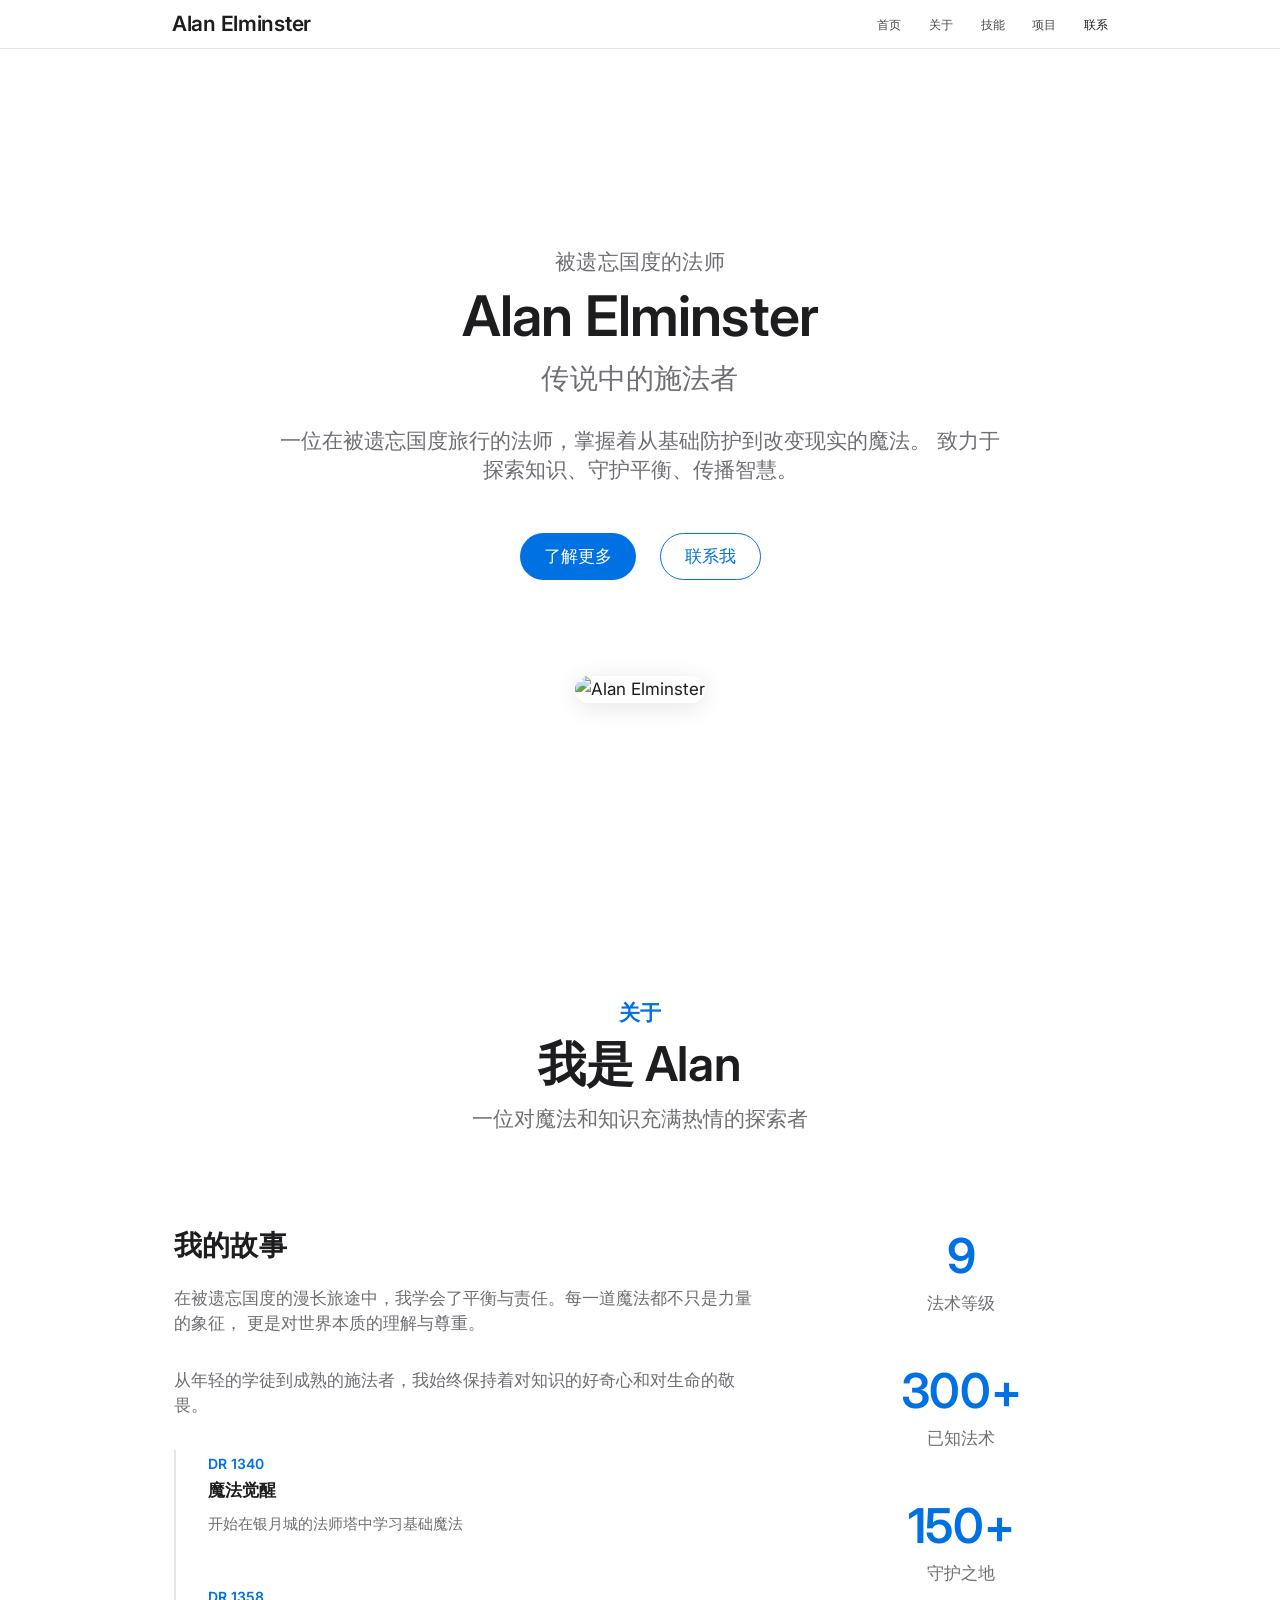
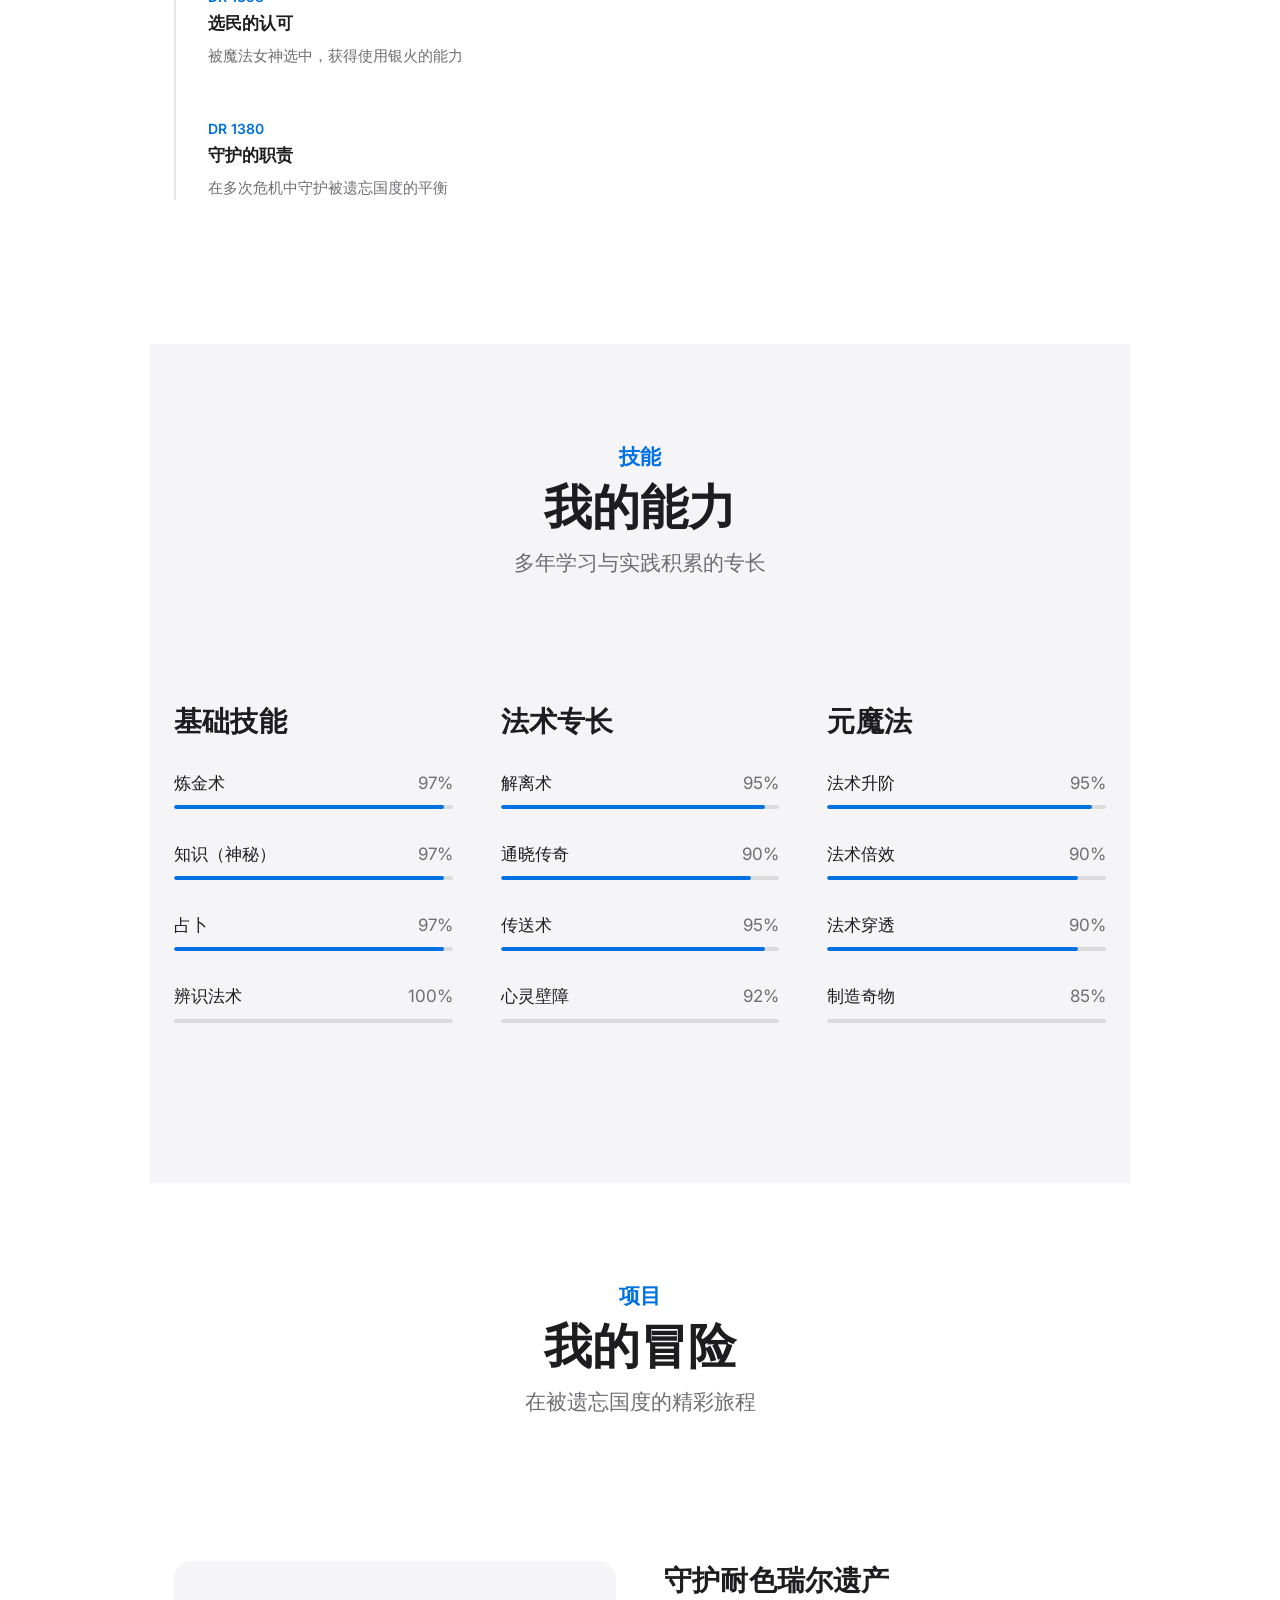
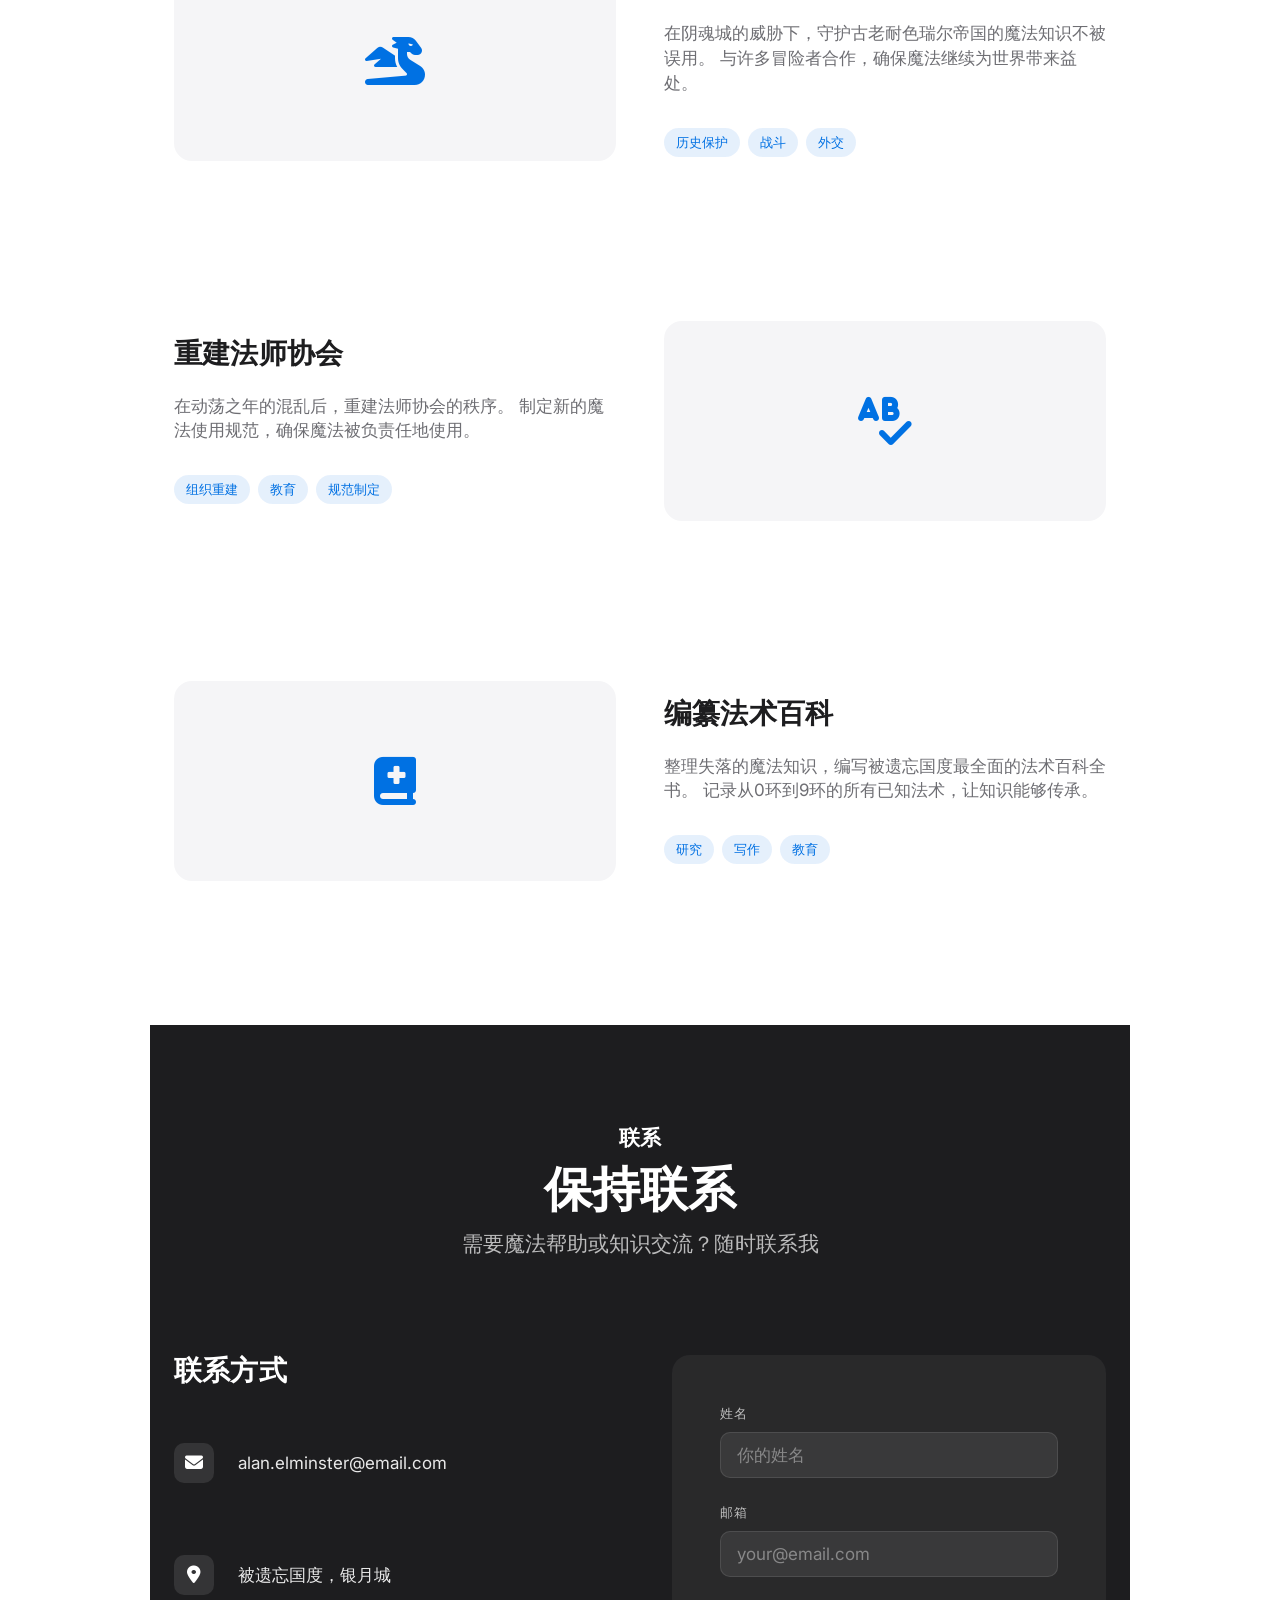
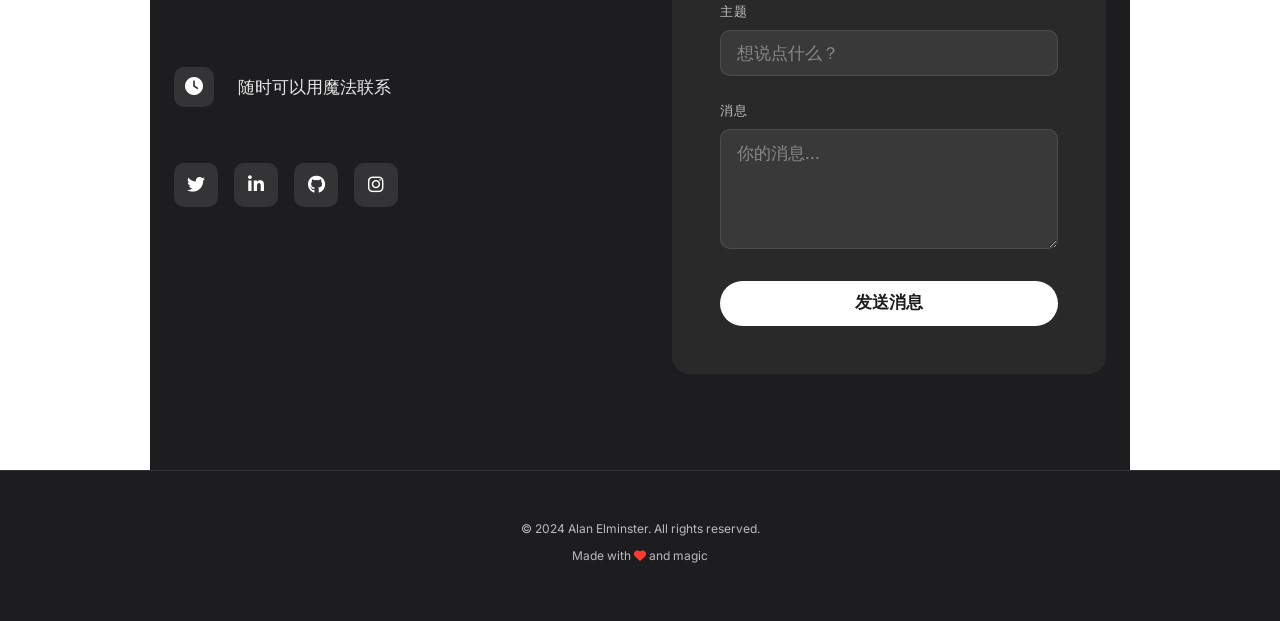
==== commit 81dfd331: "feat: 项目评估 Co-authored-by: traeagent <traeagent@users.noreply.github.com>" ====
--- a/index.html
+++ b/index.html
@@ -1,354 +1,376 @@
-<!DOCTYPE html>
-<html lang="zh-CN">
-<head>
-    <meta charset="UTF-8">
-    <meta name="viewport" content="width=device-width, initial-scale=1.0">
-    <title>Elminster - 个人主页</title>
-    <link rel="stylesheet" href="styles.css">
-    <link rel="preconnect" href="https://fonts.googleapis.com">
-    <link rel="preconnect" href="https://fonts.gstatic.com" crossorigin>
-    <link href="https://fonts.googleapis.com/css2?family=Inter:wght@300;400;500;600;700&display=swap" rel="stylesheet">
-    <link rel="stylesheet" href="https://cdnjs.cloudflare.com/ajax/libs/font-awesome/6.4.0/css/all.min.css">
-</head>
-<body>
-    <!-- 导航栏 -->
-    <nav class="navbar">
-        <div class="nav-container">
-            <div class="nav-logo">
-                <a href="index.html" class="logo-link">
-                    <span class="logo-text">伊尔明斯特</span>
-                </a>
-            </div>
-            <ul class="nav-menu">
-                <li class="nav-item"><a href="#home" class="nav-link">首页</a></li>
-                    <!-- <li class="nav-item"><a href="#about" class="nav-link">关于我</a></li>
-                    <li class="nav-item"><a href="#skills" class="nav-link">技能</a></li>
-                    <li class="nav-item"><a href="#projects" class="nav-link">能力</a></li> -->
-                <li class="nav-item"><a href="spells.html" class="nav-link">法术宝典</a></li>
-                <li class="nav-item"><a href="deeds.html" class="nav-link">传奇事迹</a></li>
-                <li class="nav-item"><a href="artifacts.html" class="nav-link">魔法物品</a></li>
-                    <li class="nav-item"><a href="#contact" class="nav-link">联系我</a></li>
-            </ul>
-            <div class="hamburger">
-                <span class="bar"></span>
-                <span class="bar"></span>
-                <span class="bar"></span>
-            </div>
-        </div>
-    </nav>
-
-    <!-- 主页部分 -->
-    <section id="home" class="hero">
-        <div class="hero-container">
-            <div class="hero-content">
-                <div class="hero-text">
-                    <h1 class="hero-title">
-                        <span class="gradient-text">你好，我是 Elminster Aumar </span>
-
-                    </h1>
-                    <p class="hero-subtitle">传奇大法师 | 密斯特拉的选民 | 完美主义者</p>
-                    <div class="hero-description">
-                        <p>Archlich, I mock everyone. Myself, most of all. </p>
-                        <p>It's how I guard my heart against the flailing lashings of life.</p>
-                    </div>
-                    <div class="hero-buttons">
-                        <a href="#projects" class="btn btn-primary">查看项目</a>
-                        <a href="#contact" class="btn btn-secondary">联系我</a>
-                    </div>
-                </div>
-                <div class="hero-image">
-                    <div class="avatar-container">
-                        <img src="img/elminster.png" alt="个人头像" class="avatar">
-                        <div class="avatar-glow"></div>
-                    </div>
-                </div>
-            </div>
-            <div class="scroll-indicator">
-                <div class="scroll-arrow"></div>
-            </div>
-        </div>
-    </section>
-
-    <!-- 关于我部分 -->
-    <section id="about" class="about">
-        <div class="container">
-            <div class="section-header">
-                <h2 class="section-title">关于我</h2>
-                <p class="section-subtitle">了解我的背景和经历</p>
-            </div>
-            <div class="about-content">
-                <div class="about-text">
-                    <h3>个人简介</h3>
-                    <p>伊尔明斯特，一位年迈的法师，蜜斯特拉选民中的佼佼者，现居阴影谷，是被遗忘国度中黑暗势力的眼中钉。他曾将失控的魔法力量封锁于己身，拯救世界，其生存更多依赖智慧和游侠Sharantyr的帮助。伊尔明斯特培养了众多魔法学徒，成为顶尖魔法师。他曾挫败变节的密斯特拉选民，组建竖琴手同盟，抚养七姐妹中的数位。除了魔法，他还是一名战士、盗贼和舞蹈家。伊尔明斯特追求完美，乐于助人，正义感强，对残暴之人毫不留情。</p>
-                    
-                    <h3>职业经历</h3>
-                    <div class="timeline">
-                        <div class="timeline-item">
-                            <div class="timeline-date">241DR - 至今</div>
-                            <div class="timeline-content">
-                                <h4>传奇大法师</h4>
-                                <p>阴影谷的传奇法师，负责保护阴影谷的安全，维护世界的和平。培养和训练了许多魔法学徒。</p>
-                            </div>
-                        </div>
-                        <div class="timeline-item">
-                            <div class="timeline-date">241DR - 至今</div>
-                            <div class="timeline-content">
-                                <h4>密斯特拉的选民</h4>
-                                <p>最强大的选民。曾经将魔法女神密斯特拉那些失控的强大力量封锁在自己体内，从而使拖瑞尔世界幸免于难。</p>
-                            </div>
-                        </div>
-                    </div>
-                </div>
-                <div class="about-stats">
-                    <div class="stat-item">
-                        <div class="stat-number">500+</div>
-                        <div class="stat-label">年经验</div>
-                    </div>
-                    <div class="stat-item">
-                        <div class="stat-number">50+</div>
-                        <div class="stat-label">完成冒险</div>
-                    </div>
-                    <div class="stat-item">
-                        <div class="stat-number">100+</div>
-                        <div class="stat-label">法术贡献</div>
-                    </div>
-                </div>
-            </div>
-        </div>
-    </section>
-
-    <!-- 技能部分 -->
-    <section id="skills" class="skills">
-        <div class="container">
-            <div class="section-header">
-                <h2 class="section-title">技能专长</h2>
-                <p class="section-subtitle">部分技能专长掌握情况</p>
-            </div>
-            <div class="skills-grid">
-                <div class="skill-category">
-                    <h3><i class="fas fa-code"></i> 技能</h3>
-                    <div class="skill-items">
-                        <div class="skill-item">
-                            <span class="skill-name">炼金术 &lt;span&gt;97%&lt;/span&gt;</span>
-                            <div class="skill-bar">
-                                <div class="skill-progress" data-width="97%"></div>
-                            </div>
-                        </div>
-                        <div class="skill-item">
-                            <span class="skill-name">知识（神秘） &lt;span&gt;97%&lt;/span&gt;</span>
-                            <div class="skill-bar">
-                                <div class="skill-progress" data-width="97%"></div>
-                            </div>
-                        </div>
-                        <div class="skill-item">
-                            <span class="skill-name">占卜 &lt;span&gt;97%&lt;/span&gt;</span>
-                            <div class="skill-bar">
-                                <div class="skill-progress" data-width="97%"></div>
-                            </div>
-                        </div>
-                        <div class="skill-item">
-                            <span class="skill-name">辨识法术 &lt;span&gt;100%&lt;/span&gt;</span>
-                            <div class="skill-bar">
-                                <div class="skill-progress" data-width="100%"></div>
-                            </div>
-                        </div>
-                    </div>
-                </div>
-                
-                <div class="skill-category">
-                    <h3><i class="fas fa-server"></i> 法术</h3>
-                    <div class="skill-items">
-                        <div class="skill-item">
-                            <span class="skill-name">解离术 &lt;span&gt;95%&lt;/span&gt;</span>
-                            <div class="skill-bar">
-                                <div class="skill-progress" data-width="95%"></div>
-                            </div>
-                        </div>
-                        <div class="skill-item">
-                            <span class="skill-name">通晓传奇 &lt;span&gt;90%&lt;/span&gt;</span>
-                            <div class="skill-bar">
-                                <div class="skill-progress" data-width="90%"></div>
-                            </div>
-                        </div>
-                        <div class="skill-item">
-                            <span class="skill-name">传送术 &lt;span&gt;95%&lt;/span&gt;</span>
-                            <div class="skill-bar">
-                                <div class="skill-progress" data-width="95%"></div>
-                            </div>
-                        </div>
-                        <div class="skill-item">
-                            <span class="skill-name">心灵壁障 &lt;span&gt;92%&lt;/span&gt;</span>
-                            <div class="skill-bar">
-                                <div class="skill-progress" data-width="92%"></div>
-                            </div>
-                        </div>
-                    </div>
-                </div>
-                
-                <div class="skill-category">
-                    <h3><i class="fas fa-tools"></i> 专长</h3>
-                    <div class="skill-items">
-                        <div class="skill-item">
-                            <span class="skill-name">法术升阶 &lt;span&gt;95%&lt;/span&gt;</span>
-                            <div class="skill-bar">
-                                <div class="skill-progress" data-width="95%"></div>
-                            </div>
-                        </div>
-                        <div class="skill-item">
-                            <span class="skill-name">法术倍效 &lt;span&gt;90%&lt;/span&gt;</span>
-                            <div class="skill-bar">
-                                <div class="skill-progress" data-width="90%"></div>
-                            </div>
-                        </div>
-                        <div class="skill-item">
-                            <span class="skill-name">法术穿透 &lt;span&gt;90%&lt;/span&gt;</span>
-                            <div class="skill-bar">
-                                <div class="skill-progress" data-width="90%"></div>
-                            </div>
-                        </div>
-                        <div class="skill-item">
-                            <span class="skill-name">制造奇物 &lt;span&gt;85%&lt;/span&gt;</span>
-                            <div class="skill-bar">
-                                <div class="skill-progress" data-width="85%"></div>
-                            </div>
-                        </div>
-                    </div>
-                </div>
-            </div>
-        </div>
-    </section>
-
-    <!-- 项目部分 -->
-    <section id="projects" class="projects">
-        <div class="container">
-            <div class="section-header">
-                <h2 class="section-title">特殊能力</h2>
-                <p class="section-subtitle">部分强大能力展示</p>
-            </div>
-            <div class="projects-grid">
-                <div class="project-card">
-                    <!-- <div class="project-image">
-                        <img src="https://via.placeholder.com/400x250/667eea/ffffff?text=项目1" alt="项目1">
-                        <div class="project-overlay">
-                            <div class="project-links">
-                                <a href="#" class="project-link"><i class="fab fa-github"></i></a>
-                                <a href="#" class="project-link"><i class="fas fa-external-link-alt"></i></a>
-                            </div>
-                        </div>
-                    </div> -->
-                    <div class="project-content">
-                        <h3>选民免疫力</h3>
-                        <p>伊尔明斯特对魔法飞弹（magic missile）、侦测思想（detect thoughts）、火球术（fireball）、艾伐黑触手（Evard’s black tentacles）、弱智术（feeblemind）、死亡一指（finger of death）、阳炎爆（sunburst）和永恒静滞（temporal stasis）以及可造成相同效果的攻击完全免疫。</p>
-                        <div class="project-tech">
-                            <span class="tech-tag">法术免疫</span>
-                            <span class="tech-tag">法术抵抗</span>
-                        </div>
-                    </div>
-                </div>
-                
-                <div class="project-card">
-                    <!-- <div class="project-image">
-                        <img src="https://via.placeholder.com/400x250/764ba2/ffffff?text=项目2" alt="项目2">
-                        <div class="project-overlay">
-                            <div class="project-links">
-                                <a href="#" class="project-link"><i class="fab fa-github"></i></a>
-                                <a href="#" class="project-link"><i class="fas fa-external-link-alt"></i></a>
-                            </div>
-                        </div>
-                    </div> -->
-                    <div class="project-content">
-                        <h3>元素掌控</h3>
-                        <p>伊尔明斯特可以将任何他知道的带有强酸，寒冷，火，电击或音波的描述符的法术的伤害形式转化为另一种。比如火球术可以被准备为造成音波伤害而不是火焰伤害。</p>
-                        <div class="project-tech">
-                            <span class="tech-tag">塑能学派</span>
-                            <span class="tech-tag">法术增强</span>
-                        </div>
-                    </div>
-                </div>
-                
-                <div class="project-card">
-                    <!-- <div class="project-image">
-                        <img src="https://via.placeholder.com/400x250/f093fb/ffffff?text=项目3" alt="项目3">
-                        <div class="project-overlay">
-                            <div class="project-links">
-                                <a href="#" class="project-link"><i class="fab fa-github"></i></a>
-                                <a href="#" class="project-link"><i class="fas fa-external-link-alt"></i></a>
-                            </div>
-                        </div>
-                    </div> -->
-                    <div class="project-content">
-                        <h3>反制法术掌控</h3>
-                        <p>伊尔明斯特成功反制了一个法术时，他可以立刻把这个法术反转给攻击他的施法者。如果法术无法被法术反转，那么这个法术只是被反制。</p>
-                        <div class="project-tech">
-                            <span class="tech-tag">法术反制</span>
-                            <span class="tech-tag">法术抵抗</span>
-                        </div>
-                    </div>
-                </div>
-            </div>
-        </div>
-    </section>
-
-    <!-- 联系部分 -->
-    <section id="contact" class="contact">
-        <div class="container">
-            <div class="section-header">
-                <h2 class="section-title">联系我</h2>
-                <p class="section-subtitle">加入密斯特拉的怀抱</p>
-            </div>
-            <div class="contact-content">
-                <div class="contact-info">
-                    <h3>联系方式</h3>
-                    <div class="contact-item">
-                        <i class="fas fa-envelope"></i>
-                        <span>elminster@email.com</span>
-                    </div>
-                    <div class="contact-item">
-                        <i class="fas fa-phone"></i>
-                        <span>+00 138 0000 0000</span>
-                    </div>
-                    <div class="contact-item">
-                        <i class="fas fa-map-marker-alt"></i>
-                        <span>被遗忘的国度 阴影谷</span>
-                    </div>
-                    <div class="social-links">
-                        <a href="https://github.com/" class="social-link"><i class="fab fa-github"></i></a>
-                        <a href="https://www.linkedin.com/" class="social-link"><i class="fab fa-linkedin"></i></a>
-                        <a href="https://twitter.com/" class="social-link"><i class="fab fa-twitter"></i></a>
-                        <a href="https://weixin.qq.com/" class="social-link"><i class="fab fa-weixin"></i></a>
-                    </div>
-                </div>
-                <div class="contact-form">
-                    <form id="contactForm">
-                        <div class="form-group">
-                            <input type="text" id="name" name="name" placeholder="您的称呼" required>
-                        </div>
-                        <div class="form-group">
-                            <input type="email" id="email" name="email" placeholder="您的组织" required>
-                        </div>
-                        <div class="form-group">
-                            <input type="text" id="subject" name="subject" placeholder="主题" required>
-                        </div>
-                        <div class="form-group">
-                            <textarea id="message" name="message" placeholder="请输入您的消息" rows="5" required></textarea>
-                        </div>
-                        <button type="submit" class="btn btn-primary">发送消息</button>
-                    </form>
-                </div>
-            </div>
-        </div>
-    </section>
-
-    <!-- 页脚 -->
-    <footer class="footer">
-        <div class="container">
-            <div class="footer-content">
-                <p>&copy; 2025 Elminster. 保留所有权利。</p>
-                <p>由 AI <i class="fas fa-heart"></i> Trae 构建</p>
-            </div>
-        </div>
-    </footer>
-
-    <script src="script.js"></script>
-</body>
-</html>+<!DOCTYPE html>
+<html lang="zh-CN">
+<head>
+  <meta charset="UTF-8">
+  <meta name="viewport" content="width=device-width, initial-scale=1.0">
+  <title>Alan Elminster - Personal Website</title>
+  <link rel="stylesheet" href="styles.css">
+  <link rel="preconnect" href="https://fonts.googleapis.com">
+  <link rel="preconnect" href="https://fonts.gstatic.com" crossorigin>
+  <link href="https://fonts.googleapis.com/css2?family=Inter:wght@300;400;500;600;700&display=swap" rel="stylesheet">
+  <link rel="stylesheet" href="https://cdnjs.cloudflare.com/ajax/libs/font-awesome/6.4.0/css/all.min.css">
+</head>
+<body>
+  <!-- Navigation -->
+  <nav class="nav">
+    <div class="nav-container">
+      <a href="index.html" class="nav-logo">Alan Elminster</a>
+      <ul class="nav-links">
+        <li><a href="index.html" class="nav-link active">首页</a></li>
+        <li><a href="#about" class="nav-link">关于</a></li>
+        <li><a href="#skills" class="nav-link">技能</a></li>
+        <li><a href="#projects" class="nav-link">项目</a></li>
+        <li><a href="#contact" class="nav-link">联系</a></li>
+      </ul>
+      <button class="nav-mobile-toggle" aria-label="菜单">
+        <span></span>
+        <span></span>
+        <span></span>
+      </button>
+    </div>
+  </nav>
+
+  <!-- Hero Section -->
+  <section class="hero" id="hero">
+    <div class="hero-content">
+      <p class="hero-eyebrow">被遗忘国度的法师</p>
+      <h1 class="hero-title">Alan Elminster</h1>
+      <p class="hero-subtitle">传说中的施法者</p>
+      <p class="hero-description">
+        一位在被遗忘国度旅行的法师，掌握着从基础防护到改变现实的魔法。
+        致力于探索知识、守护平衡、传播智慧。
+      </p>
+      <div class="hero-cta">
+        <a href="#about" class="btn btn-primary">了解更多</a>
+        <a href="#contact" class="btn btn-secondary">联系我</a>
+      </div>
+    </div>
+    <div class="hero-image-container">
+      <img src="avatar.jpg" alt="Alan Elminster" class="hero-avatar">
+    </div>
+  </section>
+
+  <!-- About Section -->
+  <section class="section" id="about">
+    <div class="section-header">
+      <p class="section-eyebrow">关于</p>
+      <h2 class="section-title">我是 Alan</h2>
+      <p class="section-subtitle">一位对魔法和知识充满热情的探索者</p>
+    </div>
+    <div class="about-grid">
+      <div class="about-text">
+        <h3>我的故事</h3>
+        <p>
+          在被遗忘国度的漫长旅途中，我学会了平衡与责任。每一道魔法都不只是力量的象征，
+          更是对世界本质的理解与尊重。
+        </p>
+        <p>
+          从年轻的学徒到成熟的施法者，我始终保持着对知识的好奇心和对生命的敬畏。
+        </p>
+        <div class="timeline">
+          <div class="timeline-item">
+            <span class="timeline-date">DR 1340</span>
+            <div class="timeline-content">
+              <h4>魔法觉醒</h4>
+              <p>开始在银月城的法师塔中学习基础魔法</p>
+            </div>
+          </div>
+          <div class="timeline-item">
+            <span class="timeline-date">DR 1358</span>
+            <div class="timeline-content">
+              <h4>选民的认可</h4>
+              <p>被魔法女神选中，获得使用银火的能力</p>
+            </div>
+          </div>
+          <div class="timeline-item">
+            <span class="timeline-date">DR 1380</span>
+            <div class="timeline-content">
+              <h4>守护的职责</h4>
+              <p>在多次危机中守护被遗忘国度的平衡</p>
+            </div>
+          </div>
+        </div>
+      </div>
+      <div class="stats">
+        <div class="stat-item">
+          <div class="stat-number">9</div>
+          <div class="stat-label">法术等级</div>
+        </div>
+        <div class="stat-item">
+          <div class="stat-number">300+</div>
+          <div class="stat-label">已知法术</div>
+        </div>
+        <div class="stat-item">
+          <div class="stat-number">150+</div>
+          <div class="stat-label">守护之地</div>
+        </div>
+      </div>
+    </div>
+  </section>
+
+  <!-- Skills Section -->
+  <section class="section skills-section" id="skills">
+    <div class="section-header">
+      <p class="section-eyebrow">技能</p>
+      <h2 class="section-title">我的能力</h2>
+      <p class="section-subtitle">多年学习与实践积累的专长</p>
+    </div>
+    <div class="skills-grid">
+      <div class="skill-group">
+        <h3>基础技能</h3>
+        <div class="skill-item">
+          <div class="skill-name-row">
+            <span class="skill-name">炼金术</span>
+            <span class="skill-percent">97%</span>
+          </div>
+          <div class="skill-bar">
+            <div class="skill-progress" data-width="97%"></div>
+          </div>
+        </div>
+        <div class="skill-item">
+          <div class="skill-name-row">
+            <span class="skill-name">知识（神秘）</span>
+            <span class="skill-percent">97%</span>
+          </div>
+          <div class="skill-bar">
+            <div class="skill-progress" data-width="97%"></div>
+          </div>
+        </div>
+        <div class="skill-item">
+          <div class="skill-name-row">
+            <span class="skill-name">占卜</span>
+            <span class="skill-percent">97%</span>
+          </div>
+          <div class="skill-bar">
+            <div class="skill-progress" data-width="97%"></div>
+          </div>
+        </div>
+        <div class="skill-item">
+          <div class="skill-name-row">
+            <span class="skill-name">辨识法术</span>
+            <span class="skill-percent">100%</span>
+          </div>
+          <div class="skill-bar">
+            <div class="skill-progress" data-width="100%"></div>
+          </div>
+        </div>
+      </div>
+      <div class="skill-group">
+        <h3>法术专长</h3>
+        <div class="skill-item">
+          <div class="skill-name-row">
+            <span class="skill-name">解离术</span>
+            <span class="skill-percent">95%</span>
+          </div>
+          <div class="skill-bar">
+            <div class="skill-progress" data-width="95%"></div>
+          </div>
+        </div>
+        <div class="skill-item">
+          <div class="skill-name-row">
+            <span class="skill-name">通晓传奇</span>
+            <span class="skill-percent">90%</span>
+          </div>
+          <div class="skill-bar">
+            <div class="skill-progress" data-width="90%"></div>
+          </div>
+        </div>
+        <div class="skill-item">
+          <div class="skill-name-row">
+            <span class="skill-name">传送术</span>
+            <span class="skill-percent">95%</span>
+          </div>
+          <div class="skill-bar">
+            <div class="skill-progress" data-width="95%"></div>
+          </div>
+        </div>
+        <div class="skill-item">
+          <div class="skill-name-row">
+            <span class="skill-name">心灵壁障</span>
+            <span class="skill-percent">92%</span>
+          </div>
+          <div class="skill-bar">
+            <div class="skill-progress" data-width="92%"></div>
+          </div>
+        </div>
+      </div>
+      <div class="skill-group">
+        <h3>元魔法</h3>
+        <div class="skill-item">
+          <div class="skill-name-row">
+            <span class="skill-name">法术升阶</span>
+            <span class="skill-percent">95%</span>
+          </div>
+          <div class="skill-bar">
+            <div class="skill-progress" data-width="95%"></div>
+          </div>
+        </div>
+        <div class="skill-item">
+          <div class="skill-name-row">
+            <span class="skill-name">法术倍效</span>
+            <span class="skill-percent">90%</span>
+          </div>
+          <div class="skill-bar">
+            <div class="skill-progress" data-width="90%"></div>
+          </div>
+        </div>
+        <div class="skill-item">
+          <div class="skill-name-row">
+            <span class="skill-name">法术穿透</span>
+            <span class="skill-percent">90%</span>
+          </div>
+          <div class="skill-bar">
+            <div class="skill-progress" data-width="90%"></div>
+          </div>
+        </div>
+        <div class="skill-item">
+          <div class="skill-name-row">
+            <span class="skill-name">制造奇物</span>
+            <span class="skill-percent">85%</span>
+          </div>
+          <div class="skill-bar">
+            <div class="skill-progress" data-width="85%"></div>
+          </div>
+        </div>
+      </div>
+    </div>
+  </section>
+
+  <!-- Projects Section -->
+  <section class="section" id="projects">
+    <div class="section-header">
+      <p class="section-eyebrow">项目</p>
+      <h2 class="section-title">我的冒险</h2>
+      <p class="section-subtitle">在被遗忘国度的精彩旅程</p>
+    </div>
+    <div class="projects-grid">
+      <div class="project-item">
+        <div class="project-visual">
+          <i class="fas fa-dragon project-icon"></i>
+        </div>
+        <div class="project-content">
+          <h3>守护耐色瑞尔遗产</h3>
+          <p>
+            在阴魂城的威胁下，守护古老耐色瑞尔帝国的魔法知识不被误用。
+            与许多冒险者合作，确保魔法继续为世界带来益处。
+          </p>
+          <div class="project-tags">
+            <span class="project-tag">历史保护</span>
+            <span class="project-tag">战斗</span>
+            <span class="project-tag">外交</span>
+          </div>
+        </div>
+      </div>
+      <div class="project-item">
+        <div class="project-visual">
+          <i class="fas fa-spell-check project-icon"></i>
+        </div>
+        <div class="project-content">
+          <h3>重建法师协会</h3>
+          <p>
+            在动荡之年的混乱后，重建法师协会的秩序。
+            制定新的魔法使用规范，确保魔法被负责任地使用。
+          </p>
+          <div class="project-tags">
+            <span class="project-tag">组织重建</span>
+            <span class="project-tag">教育</span>
+            <span class="project-tag">规范制定</span>
+          </div>
+        </div>
+      </div>
+      <div class="project-item">
+        <div class="project-visual">
+          <i class="fas fa-book-medical project-icon"></i>
+        </div>
+        <div class="project-content">
+          <h3>编纂法术百科</h3>
+          <p>
+            整理失落的魔法知识，编写被遗忘国度最全面的法术百科全书。
+            记录从0环到9环的所有已知法术，让知识能够传承。
+          </p>
+          <div class="project-tags">
+            <span class="project-tag">研究</span>
+            <span class="project-tag">写作</span>
+            <span class="project-tag">教育</span>
+          </div>
+        </div>
+      </div>
+    </div>
+  </section>
+
+  <!-- Contact Section -->
+  <section class="section contact-section" id="contact">
+    <div class="section-header">
+      <p class="section-eyebrow">联系</p>
+      <h2 class="section-title">保持联系</h2>
+      <p class="section-subtitle">需要魔法帮助或知识交流？随时联系我</p>
+    </div>
+    <div class="contact-grid">
+      <div class="contact-info">
+        <h3>联系方式</h3>
+        <div class="contact-item">
+          <div class="contact-icon">
+            <i class="fas fa-envelope"></i>
+          </div>
+          <span class="contact-text">alan.elminster@email.com</span>
+        </div>
+        <div class="contact-item">
+          <div class="contact-icon">
+            <i class="fas fa-map-marker-alt"></i>
+          </div>
+          <span class="contact-text">被遗忘国度，银月城</span>
+        </div>
+        <div class="contact-item">
+          <div class="contact-icon">
+            <i class="fas fa-clock"></i>
+          </div>
+          <span class="contact-text">随时可以用魔法联系</span>
+        </div>
+        <div class="social-links">
+          <a href="#" class="social-link" aria-label="Twitter">
+            <i class="fab fa-twitter"></i>
+          </a>
+          <a href="#" class="social-link" aria-label="LinkedIn">
+            <i class="fab fa-linkedin-in"></i>
+          </a>
+          <a href="#" class="social-link" aria-label="GitHub">
+            <i class="fab fa-github"></i>
+          </a>
+          <a href="#" class="social-link" aria-label="Instagram">
+            <i class="fab fa-instagram"></i>
+          </a>
+        </div>
+      </div>
+      <form class="contact-form" id="contactForm">
+        <div class="form-group">
+          <label for="name">姓名</label>
+          <input type="text" id="name" name="name" placeholder="你的姓名" required>
+        </div>
+        <div class="form-group">
+          <label for="email">邮箱</label>
+          <input type="email" id="email" name="email" placeholder="your@email.com" required>
+        </div>
+        <div class="form-group">
+          <label for="subject">主题</label>
+          <input type="text" id="subject" name="subject" placeholder="想说点什么？" required>
+        </div>
+        <div class="form-group">
+          <label for="message">消息</label>
+          <textarea id="message" name="message" placeholder="你的消息..." required></textarea>
+        </div>
+        <button type="submit" class="btn btn-primary">发送消息</button>
+      </form>
+    </div>
+  </section>
+
+  <!-- Footer -->
+  <footer class="footer">
+    <div class="footer-content">
+      <p>&copy; 2024 Alan Elminster. All rights reserved.</p>
+      <p>Made with <i class="fas fa-heart"></i> and magic</p>
+    </div>
+  </footer>
+
+  <script src="script.js"></script>
+</body>
+</html>
--- a/styles.css
+++ b/styles.css
@@ -1,1211 +1,747 @@
-/* 现代化魔术风格网站 - 完全重写 */
-@import url('https://fonts.googleapis.com/css2?family=Inter:wght@300;400;500;600;700;800;900&family=Playfair+Display:wght@600;700;800&display=swap');
+/* Apple-inspired minimal design */
+@import url('https://fonts.googleapis.com/css2?family=Inter:wght@300;400;500;600;700&display=swap');
 
 :root {
-    /* 深色魔法主题配色 */
-    --bg-primary: #0a0a0f;
-    --bg-secondary: #12121a;
-    --bg-tertiary: #1a1a25;
-    --text-primary: #f8f9ff;
-    --text-secondary: #b4b9cc;
-    --text-muted: #7a7f92;
-    
-    /* 魔法渐变 */
-    --gradient-magic: linear-gradient(135deg, #667eea 0%, #764ba2 50%, #f093fb 100%);
-    --gradient-fire: linear-gradient(135deg, #ff6b6b 0%, #feca57 50%, #ff9ff3 100%);
-    --gradient-arcane: linear-gradient(135deg, #4facfe 0%, #00f2fe 100%);
-    --gradient-gold: linear-gradient(135deg, #f7d794 0%, #f5cd79 50%, #d4a447 100%);
-    
-    /* 玻璃拟态 */
-    --glass-bg: rgba(255, 255, 255, 0.03);
-    --glass-border: rgba(255, 255, 255, 0.08);
-    --glass-highlight: rgba(255, 255, 255, 0.15);
-    
-    /* 阴影 */
-    --shadow-soft: 0 4px 20px rgba(0, 0, 0, 0.3);
-    --shadow-glow: 0 0 40px rgba(102, 126, 234, 0.3);
-    
-    /* 动画曲线 */
-    --ease-smooth: cubic-bezier(0.4, 0, 0.2, 1);
-    --ease-bounce: cubic-bezier(0.68, -0.55, 0.265, 1.55);
+  /* Apple-inspired colors */
+  --color-primary: #000000;
+  --color-secondary: #1d1d1f;
+  --color-tertiary: #424245;
+  --color-accent: #0071e3;
+  --color-accent-hover: #0077ed;
+  --color-light: #f5f5f7;
+  --color-white: #ffffff;
+  --color-text: #1d1d1f;
+  --color-text-secondary: #6e6e73;
+  
+  /* Typography */
+  --font-primary: -apple-system, BlinkMacSystemFont, 'Inter', 'Segoe UI', Roboto, sans-serif;
+  --font-weight-light: 300;
+  --font-weight-normal: 400;
+  --font-weight-medium: 500;
+  --font-weight-semibold: 600;
+  --font-weight-bold: 700;
+  
+  /* Spacing */
+  --spacing-xs: 0.5rem;
+  --spacing-sm: 1rem;
+  --spacing-md: 1.5rem;
+  --spacing-lg: 2rem;
+  --spacing-xl: 3rem;
+  --spacing-2xl: 4rem;
+  --spacing-3xl: 6rem;
+  
+  /* Transitions */
+  --transition-fast: 0.2s ease;
+  --transition-normal: 0.3s ease;
+  --transition-slow: 0.5s ease;
 }
 
 * {
-    margin: 0;
-    padding: 0;
-    box-sizing: border-box;
+  margin: 0;
+  padding: 0;
+  box-sizing: border-box;
 }
 
 html {
-    scroll-behavior: smooth;
-    overflow-x: hidden;
+  scroll-behavior: smooth;
+  -webkit-font-smoothing: antialiased;
+  -moz-osx-font-smoothing: grayscale;
 }
 
 body {
-    font-family: 'Inter', -apple-system, BlinkMacSystemFont, 'Segoe UI', sans-serif;
-    background: var(--bg-primary);
-    color: var(--text-primary);
-    line-height: 1.6;
-    overflow-x: hidden;
-    position: relative;
-}
-
-/* 魔法背景粒子效果 */
-.magic-bg {
+  font-family: var(--font-primary);
+  background: var(--color-white);
+  color: var(--color-text);
+  line-height: 1.6;
+  font-size: 17px;
+}
+
+/* Navigation */
+.nav {
+  position: fixed;
+  top: 0;
+  left: 0;
+  right: 0;
+  z-index: 1000;
+  background: rgba(255, 255, 255, 0.8);
+  backdrop-filter: saturate(180%) blur(20px);
+  border-bottom: 1px solid rgba(0, 0, 0, 0.1);
+  transition: all var(--transition-normal);
+}
+
+.nav.scrolled {
+  background: rgba(255, 255, 255, 0.92);
+}
+
+.nav-container {
+  max-width: 980px;
+  margin: 0 auto;
+  padding: 0 22px;
+  height: 48px;
+  display: flex;
+  align-items: center;
+  justify-content: space-between;
+}
+
+.nav-logo {
+  font-size: 21px;
+  font-weight: var(--font-weight-semibold);
+  letter-spacing: -0.28px;
+  color: var(--color-text);
+  text-decoration: none;
+  transition: opacity var(--transition-fast);
+}
+
+.nav-logo:hover {
+  opacity: 0.68;
+}
+
+.nav-links {
+  display: flex;
+  gap: 28px;
+  list-style: none;
+}
+
+.nav-link {
+  font-size: 12px;
+  font-weight: var(--font-weight-normal);
+  color: rgba(0, 0, 0, 0.72);
+  text-decoration: none;
+  transition: color var(--transition-fast);
+  letter-spacing: -0.01em;
+}
+
+.nav-link:hover,
+.nav-link.active {
+  color: var(--color-text);
+}
+
+.nav-mobile-toggle {
+  display: none;
+  flex-direction: column;
+  gap: 5px;
+  background: none;
+  border: none;
+  cursor: pointer;
+  padding: 8px;
+}
+
+.nav-mobile-toggle span {
+  width: 18px;
+  height: 1px;
+  background: var(--color-text);
+  transition: all var(--transition-fast);
+}
+
+/* Hero Section */
+.hero {
+  min-height: 100vh;
+  display: flex;
+  flex-direction: column;
+  justify-content: center;
+  align-items: center;
+  text-align: center;
+  padding: var(--spacing-3xl) var(--spacing-md);
+  padding-top: calc(48px + var(--spacing-3xl));
+  background: var(--color-white);
+}
+
+.hero-content {
+  max-width: 980px;
+  width: 100%;
+}
+
+.hero-eyebrow {
+  font-size: 21px;
+  font-weight: var(--font-weight-normal);
+  color: var(--color-text-secondary);
+  margin-bottom: var(--spacing-xs);
+  letter-spacing: 0.011em;
+}
+
+.hero-title {
+  font-size: 56px;
+  font-weight: var(--font-weight-semibold);
+  line-height: 1.07;
+  letter-spacing: -0.015em;
+  margin-bottom: var(--spacing-sm);
+  color: var(--color-text);
+}
+
+.hero-subtitle {
+  font-size: 28px;
+  font-weight: var(--font-weight-normal);
+  line-height: 1.14;
+  letter-spacing: 0.007em;
+  color: var(--color-text-secondary);
+  margin-bottom: var(--spacing-lg);
+}
+
+.hero-description {
+  font-size: 21px;
+  line-height: 1.38;
+  color: var(--color-text-secondary);
+  max-width: 740px;
+  margin: 0 auto var(--spacing-xl);
+}
+
+.hero-cta {
+  display: flex;
+  gap: var(--spacing-md);
+  justify-content: center;
+  flex-wrap: wrap;
+}
+
+.btn {
+  display: inline-flex;
+  align-items: center;
+  justify-content: center;
+  gap: var(--spacing-xs);
+  padding: 12px 24px;
+  font-size: 17px;
+  line-height: 1.235;
+  font-weight: var(--font-weight-normal);
+  text-decoration: none;
+  border-radius: 980px;
+  transition: all var(--transition-fast);
+  cursor: pointer;
+  border: none;
+}
+
+.btn-primary {
+  background: var(--color-accent);
+  color: var(--color-white);
+}
+
+.btn-primary:hover {
+  background: var(--color-accent-hover);
+}
+
+.btn-secondary {
+  background: transparent;
+  color: var(--color-accent);
+  border: 1px solid var(--color-accent);
+}
+
+.btn-secondary:hover {
+  background: var(--color-accent);
+  color: var(--color-white);
+}
+
+/* Hero Image */
+.hero-image-container {
+  margin-top: var(--spacing-3xl);
+  max-width: 600px;
+  width: 100%;
+}
+
+.hero-avatar {
+  width: 280px;
+  height: 280px;
+  border-radius: 140px;
+  object-fit: cover;
+  box-shadow: 0 4px 24px rgba(0, 0, 0, 0.1);
+}
+
+/* Sections */
+.section {
+  padding: var(--spacing-3xl) var(--spacing-md);
+  max-width: 980px;
+  margin: 0 auto;
+}
+
+.section-header {
+  text-align: center;
+  margin-bottom: var(--spacing-3xl);
+}
+
+.section-eyebrow {
+  font-size: 21px;
+  font-weight: var(--font-weight-semibold);
+  color: var(--color-accent);
+  margin-bottom: var(--spacing-xs);
+  letter-spacing: 0.011em;
+}
+
+.section-title {
+  font-size: 48px;
+  font-weight: var(--font-weight-semibold);
+  line-height: 1.08;
+  letter-spacing: -0.003em;
+  margin-bottom: var(--spacing-sm);
+}
+
+.section-subtitle {
+  font-size: 21px;
+  line-height: 1.38;
+  color: var(--color-text-secondary);
+  max-width: 740px;
+  margin: 0 auto;
+}
+
+/* About Section */
+.about-grid {
+  display: grid;
+  grid-template-columns: 2fr 1fr;
+  gap: var(--spacing-2xl);
+  align-items: start;
+}
+
+.about-text h3 {
+  font-size: 28px;
+  font-weight: var(--font-weight-semibold);
+  line-height: 1.14;
+  letter-spacing: 0.007em;
+  margin-bottom: var(--spacing-md);
+}
+
+.about-text p {
+  font-size: 17px;
+  line-height: 1.47;
+  color: var(--color-text-secondary);
+  margin-bottom: var(--spacing-lg);
+}
+
+.timeline {
+  border-left: 2px solid rgba(0, 0, 0, 0.1);
+  padding-left: var(--spacing-lg);
+}
+
+.timeline-item {
+  margin-bottom: var(--spacing-xl);
+}
+
+.timeline-date {
+  font-size: 14px;
+  font-weight: var(--font-weight-semibold);
+  color: var(--color-accent);
+  margin-bottom: var(--spacing-xs);
+}
+
+.timeline-content h4 {
+  font-size: 17px;
+  font-weight: var(--font-weight-semibold);
+  margin-bottom: var(--spacing-xs);
+}
+
+.timeline-content p {
+  font-size: 15px;
+  line-height: 1.47;
+  color: var(--color-text-secondary);
+}
+
+.stats {
+  display: flex;
+  flex-direction: column;
+  gap: var(--spacing-xl);
+}
+
+.stat-item {
+  text-align: center;
+}
+
+.stat-number {
+  font-size: 48px;
+  font-weight: var(--font-weight-semibold);
+  line-height: 1.08;
+  letter-spacing: -0.003em;
+  color: var(--color-accent);
+  margin-bottom: var(--spacing-xs);
+}
+
+.stat-label {
+  font-size: 17px;
+  color: var(--color-text-secondary);
+}
+
+/* Skills Section */
+.skills-section {
+  background: var(--color-light);
+}
+
+.skills-grid {
+  display: grid;
+  grid-template-columns: repeat(3, 1fr);
+  gap: var(--spacing-xl);
+}
+
+.skill-group {
+  padding: var(--spacing-lg) 0;
+}
+
+.skill-group h3 {
+  font-size: 28px;
+  font-weight: var(--font-weight-semibold);
+  line-height: 1.14;
+  letter-spacing: 0.007em;
+  margin-bottom: var(--spacing-lg);
+}
+
+.skill-item {
+  margin-bottom: var(--spacing-lg);
+}
+
+.skill-name-row {
+  display: flex;
+  justify-content: space-between;
+  margin-bottom: var(--spacing-xs);
+}
+
+.skill-name {
+  font-size: 17px;
+  font-weight: var(--font-weight-medium);
+}
+
+.skill-percent {
+  font-size: 17px;
+  color: var(--color-text-secondary);
+}
+
+.skill-bar {
+  height: 4px;
+  background: rgba(0, 0, 0, 0.1);
+  border-radius: 2px;
+  overflow: hidden;
+}
+
+.skill-progress {
+  height: 100%;
+  background: var(--color-accent);
+  border-radius: 2px;
+  width: 0;
+  transition: width 1.2s ease-out;
+}
+
+/* Projects Section */
+.projects-grid {
+  display: grid;
+  gap: var(--spacing-2xl);
+}
+
+.project-item {
+  display: grid;
+  grid-template-columns: 1fr 1fr;
+  gap: var(--spacing-xl);
+  align-items: center;
+  padding: var(--spacing-xl) 0;
+}
+
+.project-item:nth-child(even) {
+  direction: rtl;
+}
+
+.project-item:nth-child(even) > * {
+  direction: ltr;
+}
+
+.project-content h3 {
+  font-size: 28px;
+  font-weight: var(--font-weight-semibold);
+  line-height: 1.14;
+  letter-spacing: 0.007em;
+  margin-bottom: var(--spacing-md);
+}
+
+.project-content p {
+  font-size: 17px;
+  line-height: 1.47;
+  color: var(--color-text-secondary);
+  margin-bottom: var(--spacing-lg);
+}
+
+.project-tags {
+  display: flex;
+  gap: var(--spacing-xs);
+  flex-wrap: wrap;
+}
+
+.project-tag {
+  font-size: 13px;
+  padding: 4px 12px;
+  background: rgba(0, 113, 227, 0.1);
+  color: var(--color-accent);
+  border-radius: 980px;
+}
+
+.project-visual {
+  background: var(--color-light);
+  border-radius: 18px;
+  padding: var(--spacing-xl);
+  min-height: 200px;
+  display: flex;
+  align-items: center;
+  justify-content: center;
+}
+
+.project-icon {
+  font-size: 48px;
+  color: var(--color-accent);
+}
+
+/* Contact Section */
+.contact-section {
+  background: var(--color-secondary);
+  color: var(--color-white);
+}
+
+.contact-section .section-eyebrow,
+.contact-section .section-title,
+.contact-section .section-subtitle {
+  color: var(--color-white);
+}
+
+.contact-section .section-subtitle {
+  color: rgba(255, 255, 255, 0.7);
+}
+
+.contact-grid {
+  display: grid;
+  grid-template-columns: 1fr 1fr;
+  gap: var(--spacing-2xl);
+  margin-top: var(--spacing-xl);
+}
+
+.contact-info h3 {
+  font-size: 28px;
+  font-weight: var(--font-weight-semibold);
+  line-height: 1.14;
+  letter-spacing: 0.007em;
+  margin-bottom: var(--spacing-lg);
+}
+
+.contact-item {
+  display: flex;
+  align-items: center;
+  gap: var(--spacing-md);
+  margin-bottom: var(--spacing-md);
+  padding: var(--spacing-md) 0;
+}
+
+.contact-icon {
+  width: 40px;
+  height: 40px;
+  display: flex;
+  align-items: center;
+  justify-content: center;
+  background: rgba(255, 255, 255, 0.1);
+  border-radius: 10px;
+  color: var(--color-white);
+  font-size: 18px;
+}
+
+.contact-text {
+  font-size: 17px;
+  color: rgba(255, 255, 255, 0.9);
+}
+
+.social-links {
+  display: flex;
+  gap: var(--spacing-sm);
+  margin-top: var(--spacing-lg);
+}
+
+.social-link {
+  width: 44px;
+  height: 44px;
+  display: flex;
+  align-items: center;
+  justify-content: center;
+  background: rgba(255, 255, 255, 0.1);
+  border-radius: 10px;
+  color: var(--color-white);
+  text-decoration: none;
+  transition: all var(--transition-fast);
+  font-size: 18px;
+}
+
+.social-link:hover {
+  background: rgba(255, 255, 255, 0.2);
+}
+
+.contact-form {
+  background: rgba(255, 255, 255, 0.05);
+  border-radius: 18px;
+  padding: var(--spacing-xl);
+}
+
+.form-group {
+  margin-bottom: var(--spacing-md);
+}
+
+.form-group label {
+  display: block;
+  font-size: 13px;
+  font-weight: var(--font-weight-medium);
+  color: rgba(255, 255, 255, 0.7);
+  margin-bottom: var(--spacing-xs);
+  text-transform: uppercase;
+  letter-spacing: 0.05em;
+}
+
+.form-group input,
+.form-group textarea {
+  width: 100%;
+  padding: 12px 16px;
+  background: rgba(255, 255, 255, 0.08);
+  border: 1px solid rgba(255, 255, 255, 0.1);
+  border-radius: 10px;
+  font-size: 17px;
+  font-family: inherit;
+  color: var(--color-white);
+  transition: all var(--transition-fast);
+}
+
+.form-group input::placeholder,
+.form-group textarea::placeholder {
+  color: rgba(255, 255, 255, 0.4);
+}
+
+.form-group input:focus,
+.form-group textarea:focus {
+  outline: none;
+  border-color: var(--color-accent);
+  background: rgba(255, 255, 255, 0.12);
+}
+
+.form-group textarea {
+  resize: vertical;
+  min-height: 120px;
+}
+
+.contact-form .btn-primary {
+  width: 100%;
+  background: var(--color-white);
+  color: var(--color-secondary);
+  font-weight: var(--font-weight-semibold);
+}
+
+.contact-form .btn-primary:hover {
+  background: rgba(255, 255, 255, 0.9);
+}
+
+/* Footer */
+.footer {
+  background: var(--color-secondary);
+  color: rgba(255, 255, 255, 0.7);
+  padding: var(--spacing-xl) var(--spacing-md);
+  border-top: 1px solid rgba(255, 255, 255, 0.1);
+}
+
+.footer-content {
+  max-width: 980px;
+  margin: 0 auto;
+  text-align: center;
+  font-size: 12px;
+}
+
+.footer-content p {
+  margin-bottom: var(--spacing-xs);
+}
+
+.footer-content i {
+  color: #ff3b30;
+}
+
+/* Animations */
+.fade-in-up {
+  animation: fadeInUp 0.6s ease-out forwards;
+}
+
+@keyframes fadeInUp {
+  from {
+    opacity: 0;
+    transform: translateY(30px);
+  }
+  to {
+    opacity: 1;
+    transform: translateY(0);
+  }
+}
+
+/* Responsive */
+@media (max-width: 1068px) {
+  .hero-title {
+    font-size: 48px;
+  }
+  
+  .hero-subtitle {
+    font-size: 24px;
+  }
+  
+  .section-title {
+    font-size: 40px;
+  }
+  
+  .about-grid {
+    grid-template-columns: 1fr;
+  }
+  
+  .skills-grid {
+    grid-template-columns: 1fr;
+  }
+  
+  .project-item {
+    grid-template-columns: 1fr;
+  }
+  
+  .project-item:nth-child(even) {
+    direction: ltr;
+  }
+  
+  .contact-grid {
+    grid-template-columns: 1fr;
+  }
+}
+
+@media (max-width: 734px) {
+  .nav-links {
+    display: none;
+  }
+  
+  .nav-mobile-toggle {
+    display: flex;
+  }
+  
+  .nav-links.mobile-open {
+    display: flex;
     position: fixed;
-    top: 0;
-    left: 0;
-    width: 100%;
-    height: 100%;
-    pointer-events: none;
-    z-index: 0;
-    overflow: hidden;
-}
-
-.magic-particle {
-    position: absolute;
-    width: 4px;
-    height: 4px;
-    background: radial-gradient(circle, rgba(102, 126, 234, 0.8), transparent);
-    border-radius: 50%;
-    animation: float-particle 15s infinite linear;
-}
-
-@keyframes float-particle {
-    0% {
-        transform: translateY(100vh) rotate(0deg);
-        opacity: 0;
-    }
-    10% {
-        opacity: 1;
-    }
-    90% {
-        opacity: 1;
-    }
-    100% {
-        transform: translateY(-100vh) rotate(720deg);
-        opacity: 0;
-    }
-}
-
-/* 玻璃拟态导航栏 */
-.navbar {
-    position: fixed;
-    top: 0;
+    top: 48px;
     left: 0;
     right: 0;
-    z-index: 1000;
-    padding: 1rem 0;
-    backdrop-filter: blur(20px);
-    background: rgba(10, 10, 15, 0.7);
-    border-bottom: 1px solid var(--glass-border);
-    transition: all var(--ease-smooth);
-}
-
-.navbar.scrolled {
-    padding: 0.75rem 0;
-    background: rgba(10, 10, 15, 0.9);
-    box-shadow: var(--shadow-soft);
-}
-
-.nav-container {
-    max-width: 1400px;
-    margin: 0 auto;
-    padding: 0 2rem;
-    display: flex;
-    justify-content: space-between;
-    align-items: center;
-}
-
-.nav-logo .logo-link {
-    text-decoration: none;
-    display: inline-block;
-}
-
-.nav-logo .logo-text {
-    font-size: 1.5rem;
-    font-weight: 800;
-    background: var(--gradient-magic);
-    -webkit-background-clip: text;
-    -webkit-text-fill-color: transparent;
-    background-clip: text;
-    background-size: 200% 200%;
-    animation: gradient-shift 3s ease infinite;
-    letter-spacing: -0.5px;
-}
-
-@keyframes gradient-shift {
-    0%, 100% { background-position: 0% 50%; }
-    50% { background-position: 100% 50%; }
-}
-
-.nav-menu {
-    display: flex;
-    list-style: none;
-    gap: 2.5rem;
-    align-items: center;
-}
-
-.nav-link {
-    text-decoration: none;
-    color: var(--text-secondary);
-    font-weight: 500;
-    font-size: 0.95rem;
-    transition: all var(--ease-smooth);
-    position: relative;
-    padding: 0.5rem 0;
-}
-
-.nav-link::after {
-    content: '';
-    position: absolute;
-    bottom: 0;
-    left: 0;
-    width: 0;
-    height: 2px;
-    background: var(--gradient-magic);
-    transition: width var(--ease-smooth);
-}
-
-.nav-link:hover,
-.nav-link.active {
-    color: var(--text-primary);
-}
-
-.nav-link:hover::after,
-.nav-link.active::after {
-    width: 100%;
-}
-
-/* 汉堡菜单 */
-.hamburger {
-    display: none;
     flex-direction: column;
-    cursor: pointer;
-    gap: 6px;
-    padding: 0.5rem;
-}
-
-.hamburger .bar {
-    width: 28px;
-    height: 3px;
-    background: var(--text-primary);
-    border-radius: 2px;
-    transition: all var(--ease-smooth);
-}
-
-/* Hero 区域 - 全屏魔法 */
-.hero {
-    min-height: 100vh;
-    display: flex;
-    align-items: center;
-    justify-content: center;
-    position: relative;
-    overflow: hidden;
-    padding-top: 80px;
-}
-
-.hero::before {
-    content: '';
-    position: absolute;
-    top: 0;
-    left: 0;
-    right: 0;
-    bottom: 0;
-    background: 
-        radial-gradient(circle at 20% 50%, rgba(102, 126, 234, 0.15) 0%, transparent 50%),
-        radial-gradient(circle at 80% 80%, rgba(240, 147, 251, 0.15) 0%, transparent 50%),
-        radial-gradient(circle at 40% 20%, rgba(118, 75, 162, 0.1) 0%, transparent 50%);
-    z-index: 0;
-}
-
-.hero-container {
-    position: relative;
-    z-index: 2;
-    max-width: 1400px;
-    margin: 0 auto;
-    padding: 0 2rem;
-    width: 100%;
-}
-
-.hero-content {
-    display: grid;
-    grid-template-columns: 1fr 1fr;
-    gap: 5rem;
-    align-items: center;
-}
-
-/* 面包屑 */
-.breadcrumbs {
-    margin-bottom: 1.5rem;
-    display: flex;
-    gap: 0.75rem;
-    align-items: center;
-    font-size: 0.9rem;
-}
-
-.breadcrumbs a {
-    color: var(--text-secondary);
-    text-decoration: none;
-    transition: color var(--ease-smooth);
-}
-
-.breadcrumbs a:hover {
-    color: var(--text-primary);
-}
-
-.breadcrumbs span {
-    color: var(--text-muted);
-}
-
-.breadcrumbs .current-page {
-    color: var(--text-primary);
-    font-weight: 600;
-}
-
-.hero-title {
-    font-size: 4.5rem;
-    font-weight: 900;
-    line-height: 1.1;
-    margin-bottom: 1.5rem;
-    letter-spacing: -2px;
-}
-
-.hero-title .gradient-text {
-    background: var(--gradient-magic);
-    -webkit-background-clip: text;
-    -webkit-text-fill-color: transparent;
-    background-clip: text;
-    background-size: 200% 200%;
-    animation: gradient-shift 4s ease infinite;
-    display: inline-block;
-}
-
-.hero-subtitle {
-    font-size: 1.5rem;
-    color: var(--text-secondary);
-    margin-bottom: 1rem;
-    font-weight: 500;
-}
-
-.hero-description {
-    margin-bottom: 2.5rem;
-}
-
-.hero-description p {
-    font-size: 1.1rem;
-    color: var(--text-secondary);
-    margin-bottom: 0.75rem;
-    line-height: 1.8;
-}
-
-.hero-buttons {
-    display: flex;
-    gap: 1.25rem;
-    flex-wrap: wrap;
-}
-
-/* 魔法按钮 */
-.btn {
-    padding: 1rem 2.5rem;
-    border: none;
-    border-radius: 50px;
-    font-size: 1rem;
-    font-weight: 600;
-    text-decoration: none;
-    display: inline-flex;
-    align-items: center;
-    gap: 0.5rem;
-    transition: all var(--ease-smooth);
-    cursor: pointer;
-    position: relative;
-    overflow: hidden;
-}
-
-.btn-primary {
-    background: var(--gradient-magic);
-    color: white;
-    box-shadow: 0 10px 30px rgba(102, 126, 234, 0.4);
-}
-
-.btn-primary::before {
-    content: '';
-    position: absolute;
-    top: 0;
-    left: -100%;
-    width: 100%;
-    height: 100%;
-    background: linear-gradient(90deg, transparent, rgba(255,255,255,0.3), transparent);
-    transition: left 0.5s;
-}
-
-.btn-primary:hover::before {
-    left: 100%;
-}
-
-.btn-primary:hover {
-    transform: translateY(-3px);
-    box-shadow: 0 20px 40px rgba(102, 126, 234, 0.5);
-}
-
-.btn-secondary {
-    background: transparent;
-    color: white;
-    border: 2px solid rgba(255, 255, 255, 0.3);
-    backdrop-filter: blur(10px);
-}
-
-.btn-secondary:hover {
-    border-color: rgba(255, 255, 255, 0.6);
-    background: rgba(255, 255, 255, 0.05);
-    transform: translateY(-3px);
-}
-
-/* 魔法头像容器 */
-.hero-image {
-    display: flex;
-    justify-content: center;
-    align-items: center;
-}
-
-.avatar-container {
-    position: relative;
-    width: 400px;
-    height: 400px;
-    display: flex;
-    justify-content: center;
-    align-items: center;
-}
-
-.avatar-glow {
-    position: absolute;
-    width: 100%;
-    height: 100%;
-    border-radius: 50%;
-    background: var(--gradient-magic);
-    opacity: 0.3;
-    filter: blur(60px);
-    animation: pulse-glow 3s ease-in-out infinite;
-}
-
-@keyframes pulse-glow {
-    0%, 100% {
-        transform: scale(1);
-        opacity: 0.3;
-    }
-    50% {
-        transform: scale(1.1);
-        opacity: 0.5;
-    }
-}
-
-.avatar {
-    width: 320px;
-    height: 320px;
-    border-radius: 50%;
-    object-fit: cover;
-    position: relative;
-    z-index: 2;
-    border: 4px solid rgba(255, 255, 255, 0.1);
-    box-shadow: 
-        0 20px 60px rgba(0, 0, 0, 0.5),
-        0 0 80px rgba(102, 126, 234, 0.3);
-    transition: transform var(--ease-smooth);
-}
-
-.avatar-container:hover .avatar {
-    transform: scale(1.05);
-}
-
-/* 魔法光环环 */
-.avatar-container::before {
-    content: '';
-    position: absolute;
-    width: 110%;
-    height: 110%;
-    border-radius: 50%;
-    border: 2px dashed rgba(102, 126, 234, 0.4);
-    animation: rotate-ring 20s linear infinite;
-}
-
-.avatar-container::after {
-    content: '';
-    position: absolute;
-    width: 120%;
-    height: 120%;
-    border-radius: 50%;
-    border: 1px solid rgba(240, 147, 251, 0.3);
-    animation: rotate-ring 15s linear infinite reverse;
-}
-
-@keyframes rotate-ring {
-    from { transform: rotate(0deg); }
-    to { transform: rotate(360deg); }
-}
-
-/* 滚动指示器 */
-.scroll-indicator {
-    position: absolute;
-    bottom: 3rem;
-    left: 50%;
-    transform: translateX(-50%);
-    animation: bounce-scroll 2s infinite;
-}
-
-.scroll-arrow {
-    width: 40px;
-    height: 40px;
-    border-right: 3px solid rgba(255, 255, 255, 0.5);
-    border-bottom: 3px solid rgba(255, 255, 255, 0.5);
-    transform: rotate(45deg);
-}
-
-@keyframes bounce-scroll {
-    0%, 100% {
-        transform: translateX(-50%) translateY(0);
-        opacity: 1;
-    }
-    50% {
-        transform: translateX(-50%) translateY(15px);
-        opacity: 0.5;
-    }
-}
-
-/* 通用区块样式 */
-section {
-    padding: 8rem 0;
-    position: relative;
-    z-index: 1;
-}
-
-.container {
-    max-width: 1400px;
-    margin: 0 auto;
-    padding: 0 2rem;
-}
-
-.section-header {
-    text-align: center;
-    margin-bottom: 5rem;
-}
-
-.section-title {
-    font-size: 3rem;
-    font-weight: 800;
-    margin-bottom: 1rem;
-    background: var(--gradient-magic);
-    -webkit-background-clip: text;
-    -webkit-text-fill-color: transparent;
-    background-clip: text;
-    letter-spacing: -1px;
-}
-
-.section-subtitle {
-    font-size: 1.2rem;
-    color: var(--text-secondary);
-    max-width: 600px;
-    margin: 0 auto;
-}
-
-/* 关于区块 */
-.about {
-    background: var(--bg-secondary);
-}
-
-.about-content {
-    display: grid;
-    grid-template-columns: 2fr 1fr;
-    gap: 4rem;
-    align-items: start;
-}
-
-.about-text h3 {
-    font-size: 1.75rem;
-    margin-bottom: 1.5rem;
-    color: var(--text-primary);
-    font-weight: 700;
-}
-
-.about-text p {
-    margin-bottom: 2rem;
-    color: var(--text-secondary);
-    line-height: 1.8;
-    font-size: 1.05rem;
-}
-
-/* 时间线 */
-.timeline {
-    position: relative;
-    padding-left: 2rem;
-    margin-top: 3rem;
-}
-
-.timeline::before {
-    content: '';
-    position: absolute;
-    left: 0;
-    top: 0;
-    bottom: 0;
-    width: 2px;
-    background: var(--gradient-magic);
-}
-
-.timeline-item {
-    position: relative;
-    margin-bottom: 2.5rem;
-    padding-left: 1.5rem;
-}
-
-.timeline-item::before {
-    content: '';
-    position: absolute;
-    left: -2rem;
-    top: 0.5rem;
-    width: 14px;
-    height: 14px;
-    border-radius: 50%;
-    background: var(--gradient-magic);
-    border: 3px solid var(--bg-secondary);
-    box-shadow: 0 0 20px rgba(102, 126, 234, 0.5);
-    transform: translateX(-6px);
-}
-
-.timeline-date {
-    font-weight: 700;
-    color: var(--text-primary);
-    margin-bottom: 0.5rem;
-    font-size: 0.95rem;
-    background: var(--gradient-magic);
-    -webkit-background-clip: text;
-    -webkit-text-fill-color: transparent;
-    background-clip: text;
-}
-
-.timeline-content h4 {
-    font-size: 1.2rem;
-    margin-bottom: 0.5rem;
-    color: var(--text-primary);
-    font-weight: 600;
-}
-
-.timeline-content p {
-    color: var(--text-secondary);
-    margin-bottom: 0;
-    font-size: 0.95rem;
-}
-
-/* 统计数据 - 玻璃拟态 */
-.about-stats {
-    display: flex;
-    flex-direction: column;
-    gap: 1.5rem;
-}
-
-.stat-item {
-    text-align: center;
-    padding: 2.5rem 2rem;
-    background: var(--glass-bg);
-    border: 1px solid var(--glass-border);
-    border-radius: 20px;
-    backdrop-filter: blur(20px);
-    transition: all var(--ease-smooth);
-    position: relative;
-    overflow: hidden;
-}
-
-.stat-item::before {
-    content: '';
-    position: absolute;
-    top: 0;
-    left: 0;
-    right: 0;
-    height: 3px;
-    background: var(--gradient-magic);
-    transform: scaleX(0);
-    transition: transform var(--ease-smooth);
-}
-
-.stat-item:hover {
-    transform: translateY(-8px);
-    border-color: var(--glass-highlight);
-    box-shadow: var(--shadow-glow);
-}
-
-.stat-item:hover::before {
-    transform: scaleX(1);
-}
-
-.stat-number {
-    font-size: 3.5rem;
-    font-weight: 900;
-    background: var(--gradient-magic);
-    -webkit-background-clip: text;
-    -webkit-text-fill-color: transparent;
-    background-clip: text;
-    margin-bottom: 0.5rem;
-    line-height: 1;
-}
-
-.stat-label {
-    font-size: 1rem;
-    color: var(--text-secondary);
-    font-weight: 600;
-    letter-spacing: 0.5px;
-}
-
-/* 技能区块 */
-.skills-grid {
-    display: grid;
-    grid-template-columns: repeat(auto-fit, minmax(380px, 1fr));
-    gap: 2rem;
-}
-
-/* 玻璃拟态技能卡片 */
-.skill-category {
-    background: var(--glass-bg);
-    border: 1px solid var(--glass-border);
-    backdrop-filter: blur(20px);
-    padding: 2.5rem;
-    border-radius: 24px;
-    transition: all var(--ease-smooth);
-    position: relative;
-    overflow: hidden;
-}
-
-.skill-category::before {
-    content: '';
-    position: absolute;
-    top: 0;
-    left: 0;
-    right: 0;
-    bottom: 0;
-    background: radial-gradient(circle at top right, rgba(102, 126, 234, 0.1), transparent);
-    opacity: 0;
-    transition: opacity var(--ease-smooth);
-}
-
-.skill-category:hover {
-    transform: translateY(-10px);
-    border-color: var(--glass-highlight);
-    box-shadow: var(--shadow-glow);
-}
-
-.skill-category:hover::before {
-    opacity: 1;
-}
-
-.skill-category h3 {
-    font-size: 1.5rem;
-    margin-bottom: 2rem;
-    color: var(--text-primary);
-    display: flex;
-    align-items: center;
-    gap: 0.75rem;
-    position: relative;
-    z-index: 1;
-}
-
-.skill-category h3 i {
-    background: var(--gradient-magic);
-    -webkit-background-clip: text;
-    -webkit-text-fill-color: transparent;
-    background-clip: text;
-    font-size: 1.75rem;
-}
-
-.skill-items {
-    display: flex;
-    flex-direction: column;
-    gap: 1.5rem;
-    position: relative;
-    z-index: 1;
-}
-
-.skill-item {
-    display: flex;
-    flex-direction: column;
-    gap: 0.75rem;
-}
-
-.skill-name {
-    font-weight: 600;
-    color: var(--text-primary);
-    font-size: 1rem;
-    display: flex;
-    justify-content: space-between;
-}
-
-.skill-name span:last-child {
-    color: var(--text-muted);
-    font-weight: 500;
-}
-
-.skill-bar {
-    height: 10px;
-    background: rgba(255, 255, 255, 0.08);
-    border-radius: 10px;
-    overflow: hidden;
-    position: relative;
-}
-
-.skill-progress {
-    height: 100%;
-    background: var(--gradient-magic);
-    border-radius: 10px;
-    width: 0;
-    transition: width 1.5s var(--ease-smooth);
-    position: relative;
-}
-
-.skill-progress::after {
-    content: '';
-    position: absolute;
-    top: 0;
-    left: 0;
-    right: 0;
-    bottom: 0;
-    background: linear-gradient(90deg, transparent, rgba(255,255,255,0.4), transparent);
-    animation: shimmer 2s infinite;
-    background-size: 200% 100%;
-}
-
-@keyframes shimmer {
-    0% { background-position: -200% 0; }
-    100% { background-position: 200% 0; }
-}
-
-/* 项目卡片 - 玻璃拟态 */
-.projects {
-    background: var(--bg-secondary);
-}
-
-.projects-grid {
-    display: grid;
-    grid-template-columns: repeat(auto-fit, minmax(380px, 1fr));
-    gap: 2rem;
-}
-
-.project-card {
-    background: var(--glass-bg);
-    border: 1px solid var(--glass-border);
-    backdrop-filter: blur(20px);
-    border-radius: 24px;
-    padding: 2.5rem;
-    transition: all var(--ease-smooth);
-    position: relative;
-    overflow: hidden;
-}
-
-.project-card::before {
-    content: '';
-    position: absolute;
-    top: 0;
-    left: 0;
-    right: 0;
-    bottom: 0;
-    background: radial-gradient(circle at top left, rgba(240, 147, 251, 0.1), transparent);
-    opacity: 0;
-    transition: opacity var(--ease-smooth);
-}
-
-.project-card:hover {
-    transform: translateY(-12px) scale(1.02);
-    border-color: var(--glass-highlight);
-    box-shadow: var(--shadow-glow);
-}
-
-.project-card:hover::before {
-    opacity: 1;
-}
-
-.project-content {
-    position: relative;
-    z-index: 1;
-}
-
-.project-content h3 {
-    font-size: 1.6rem;
-    margin-bottom: 1rem;
-    color: var(--text-primary);
-    font-weight: 700;
-}
-
-.project-content p {
-    color: var(--text-secondary);
-    margin-bottom: 1.5rem;
-    line-height: 1.8;
-}
-
-.project-tech {
-    display: flex;
-    flex-wrap: wrap;
-    gap: 0.75rem;
-}
-
-.tech-tag {
-    background: var(--gradient-magic);
-    color: white;
-    padding: 0.5rem 1.25rem;
-    border-radius: 50px;
-    font-size: 0.85rem;
-    font-weight: 600;
-    letter-spacing: 0.3px;
-}
-
-/* 联系区块 */
-.contact-content {
-    display: grid;
-    grid-template-columns: 1fr 1fr;
-    gap: 4rem;
-}
-
-.contact-info h3 {
-    font-size: 1.75rem;
-    margin-bottom: 2rem;
-    color: var(--text-primary);
-    font-weight: 700;
-}
-
-.contact-item {
-    display: flex;
-    align-items: center;
-    gap: 1rem;
-    margin-bottom: 1.5rem;
-    padding: 1.5rem;
-    background: var(--glass-bg);
-    border: 1px solid var(--glass-border);
-    border-radius: 16px;
-    transition: all var(--ease-smooth);
-}
-
-.contact-item:hover {
-    background: rgba(102, 126, 234, 0.1);
-    border-color: rgba(102, 126, 234, 0.3);
-    transform: translateX(10px);
-}
-
-.contact-item i {
-    width: 48px;
-    height: 48px;
-    display: flex;
-    align-items: center;
-    justify-content: center;
-    background: var(--gradient-magic);
-    border-radius: 12px;
-    color: white;
-    font-size: 1.25rem;
-}
-
-.contact-item span {
-    color: var(--text-secondary);
-    font-size: 1rem;
-}
-
-.social-links {
-    display: flex;
-    gap: 1rem;
-    margin-top: 2.5rem;
-}
-
-.social-link {
-    width: 56px;
-    height: 56px;
-    border-radius: 50%;
-    background: var(--glass-bg);
-    border: 1px solid var(--glass-border);
-    display: flex;
-    justify-content: center;
-    align-items: center;
-    text-decoration: none;
-    color: var(--text-primary);
-    font-size: 1.25rem;
-    transition: all var(--ease-smooth);
-}
-
-.social-link:hover {
-    background: var(--gradient-magic);
-    border-color: transparent;
-    color: white;
-    transform: translateY(-5px);
-    box-shadow: var(--shadow-glow);
-}
-
-/* 玻璃拟态表单 */
-.contact-form {
-    background: var(--glass-bg);
-    border: 1px solid var(--glass-border);
-    backdrop-filter: blur(20px);
-    padding: 3rem;
-    border-radius: 24px;
-}
-
-.form-group {
-    margin-bottom: 1.5rem;
-}
-
-.form-group input,
-.form-group textarea {
-    width: 100%;
-    padding: 1.25rem 1.5rem;
-    border: 2px solid rgba(255, 255, 255, 0.1);
-    border-radius: 16px;
-    font-size: 1rem;
-    font-family: inherit;
-    background: rgba(255, 255, 255, 0.03);
-    color: var(--text-primary);
-    transition: all var(--ease-smooth);
-}
-
-.form-group input::placeholder,
-.form-group textarea::placeholder {
-    color: var(--text-muted);
-}
-
-.form-group input:focus,
-.form-group textarea:focus {
-    outline: none;
-    border-color: rgba(102, 126, 234, 0.5);
-    background: rgba(102, 126, 234, 0.05);
-    box-shadow: 0 0 30px rgba(102, 126, 234, 0.2);
-}
-
-.form-group textarea {
-    resize: vertical;
-    min-height: 150px;
-}
-
-/* 页脚 */
-.footer {
-    background: var(--bg-secondary);
-    border-top: 1px solid var(--glass-border);
-    padding: 3rem 0;
-    text-align: center;
-}
-
-.footer-content p {
-    margin-bottom: 0.5rem;
-    color: var(--text-secondary);
-}
-
-.footer-content i {
-    color: #ff6b6b;
-    animation: heartbeat 1.5s ease-in-out infinite;
-}
-
-@keyframes heartbeat {
-    0%, 100% { transform: scale(1); }
-    50% { transform: scale(1.2); }
-}
-
-/* 动画类 */
-.fade-in-up {
-    animation: fadeInUp 0.8s var(--ease-smooth) forwards;
-}
-
-@keyframes fadeInUp {
-    from {
-        opacity: 0;
-        transform: translateY(40px);
-    }
-    to {
-        opacity: 1;
-        transform: translateY(0);
-    }
-}
-
-/* 加载动画 */
-.loading {
-    position: fixed;
-    top: 0;
-    left: 0;
-    width: 100%;
-    height: 100%;
-    background: var(--bg-primary);
-    display: flex;
-    justify-content: center;
-    align-items: center;
-    z-index: 9999;
-    transition: opacity 0.5s ease, visibility 0.5s ease;
-}
-
-.loading.hidden {
-    opacity: 0;
-    visibility: hidden;
-}
-
-.spinner {
-    width: 60px;
-    height: 60px;
-    border: 3px solid rgba(255, 255, 255, 0.1);
-    border-top: 3px solid;
-    border-image: var(--gradient-magic) 1;
-    border-radius: 50%;
-    animation: spin 1s linear infinite;
-}
-
-@keyframes spin {
-    0% { transform: rotate(0deg); }
-    100% { transform: rotate(360deg); }
-}
-
-/* 返回顶部按钮 */
-.back-to-top {
-    position: fixed;
-    bottom: 2rem;
-    right: 2rem;
-    width: 56px;
-    height: 56px;
-    border-radius: 50%;
-    background: var(--gradient-magic);
-    color: white;
-    display: flex;
-    justify-content: center;
-    align-items: center;
-    cursor: pointer;
-    opacity: 0;
-    visibility: hidden;
-    transition: all var(--ease-smooth);
-    z-index: 1000;
-    box-shadow: var(--shadow-glow);
-    border: none;
-    font-size: 1.25rem;
-}
-
-.back-to-top.visible {
-    opacity: 1;
-    visibility: visible;
-}
-
-.back-to-top:hover {
-    transform: translateY(-5px);
-    box-shadow: 0 20px 40px rgba(102, 126, 234, 0.5);
-}
-
-/* 通知 */
-.notification {
-    position: fixed;
-    top: 100px;
-    right: 2rem;
-    padding: 1.25rem 2rem;
-    border-radius: 16px;
-    color: white;
-    font-weight: 600;
-    z-index: 10000;
-    transform: translateX(120%);
-    transition: transform var(--ease-smooth);
-    max-width: 400px;
-    box-shadow: var(--shadow-soft);
-    backdrop-filter: blur(20px);
-}
-
-.notification.show {
-    transform: translateX(0);
-}
-
-.notification.success {
-    background: linear-gradient(135deg, #4facfe 0%, #00f2fe 100%);
-}
-
-.notification.error {
-    background: linear-gradient(135deg, #ff6b6b 0%, #ee5a24 100%);
-}
-
-/* 响应式设计 */
-@media (max-width: 1024px) {
-    .hero-content,
-    .about-content,
-    .contact-content {
-        grid-template-columns: 1fr;
-        gap: 3rem;
-    }
-    
-    .hero-image {
-        order: -1;
-    }
-}
-
-@media (max-width: 768px) {
-    .hamburger {
-        display: flex;
-    }
-    
-    .nav-menu {
-        position: fixed;
-        left: 0;
-        top: 70px;
-        flex-direction: column;
-        background: rgba(10, 10, 15, 0.98);
-        width: 100%;
-        text-align: center;
-        padding: 2rem;
-        gap: 1.5rem;
-        transform: translateY(-150%);
-        opacity: 0;
-        transition: all var(--ease-smooth);
-        border-bottom: 1px solid var(--glass-border);
-    }
-    
-    .nav-menu.active {
-        transform: translateY(0);
-        opacity: 1;
-    }
-    
-    .hero-title {
-        font-size: 2.75rem;
-    }
-    
-    .avatar-container {
-        width: 280px;
-        height: 280px;
-    }
-    
-    .avatar {
-        width: 220px;
-        height: 220px;
-    }
-    
-    section {
-        padding: 5rem 0;
-    }
-    
-    .section-title {
-        font-size: 2.25rem;
-    }
-    
-    .skills-grid,
-    .projects-grid {
-        grid-template-columns: 1fr;
-    }
-    
-    .contact-form {
-        padding: 2rem;
-    }
-}
-
-@media (max-width: 480px) {
-    .nav-container,
-    .container {
-        padding: 0 1rem;
-    }
-    
-    .hero-title {
-        font-size: 2.25rem;
-    }
-    
-    .hero-subtitle {
-        font-size: 1.2rem;
-    }
-    
-    .btn {
-        padding: 0.875rem 2rem;
-        font-size: 0.95rem;
-    }
-    
-    .stat-number {
-        font-size: 2.75rem;
-    }
-    
-    .section-title {
-        font-size: 1.875rem;
-    }
-}
+    background: var(--color-white);
+    padding: var(--spacing-lg);
+    gap: var(--spacing-md);
+    border-bottom: 1px solid rgba(0, 0, 0, 0.1);
+  }
+  
+  .hero-eyebrow {
+    font-size: 17px;
+  }
+  
+  .hero-title {
+    font-size: 36px;
+  }
+  
+  .hero-subtitle {
+    font-size: 21px;
+  }
+  
+  .hero-description {
+    font-size: 17px;
+  }
+  
+  .section-title {
+    font-size: 32px;
+  }
+  
+  .stat-number {
+    font-size: 40px;
+  }
+  
+  .hero-avatar {
+    width: 200px;
+    height: 200px;
+    border-radius: 100px;
+  }
+}
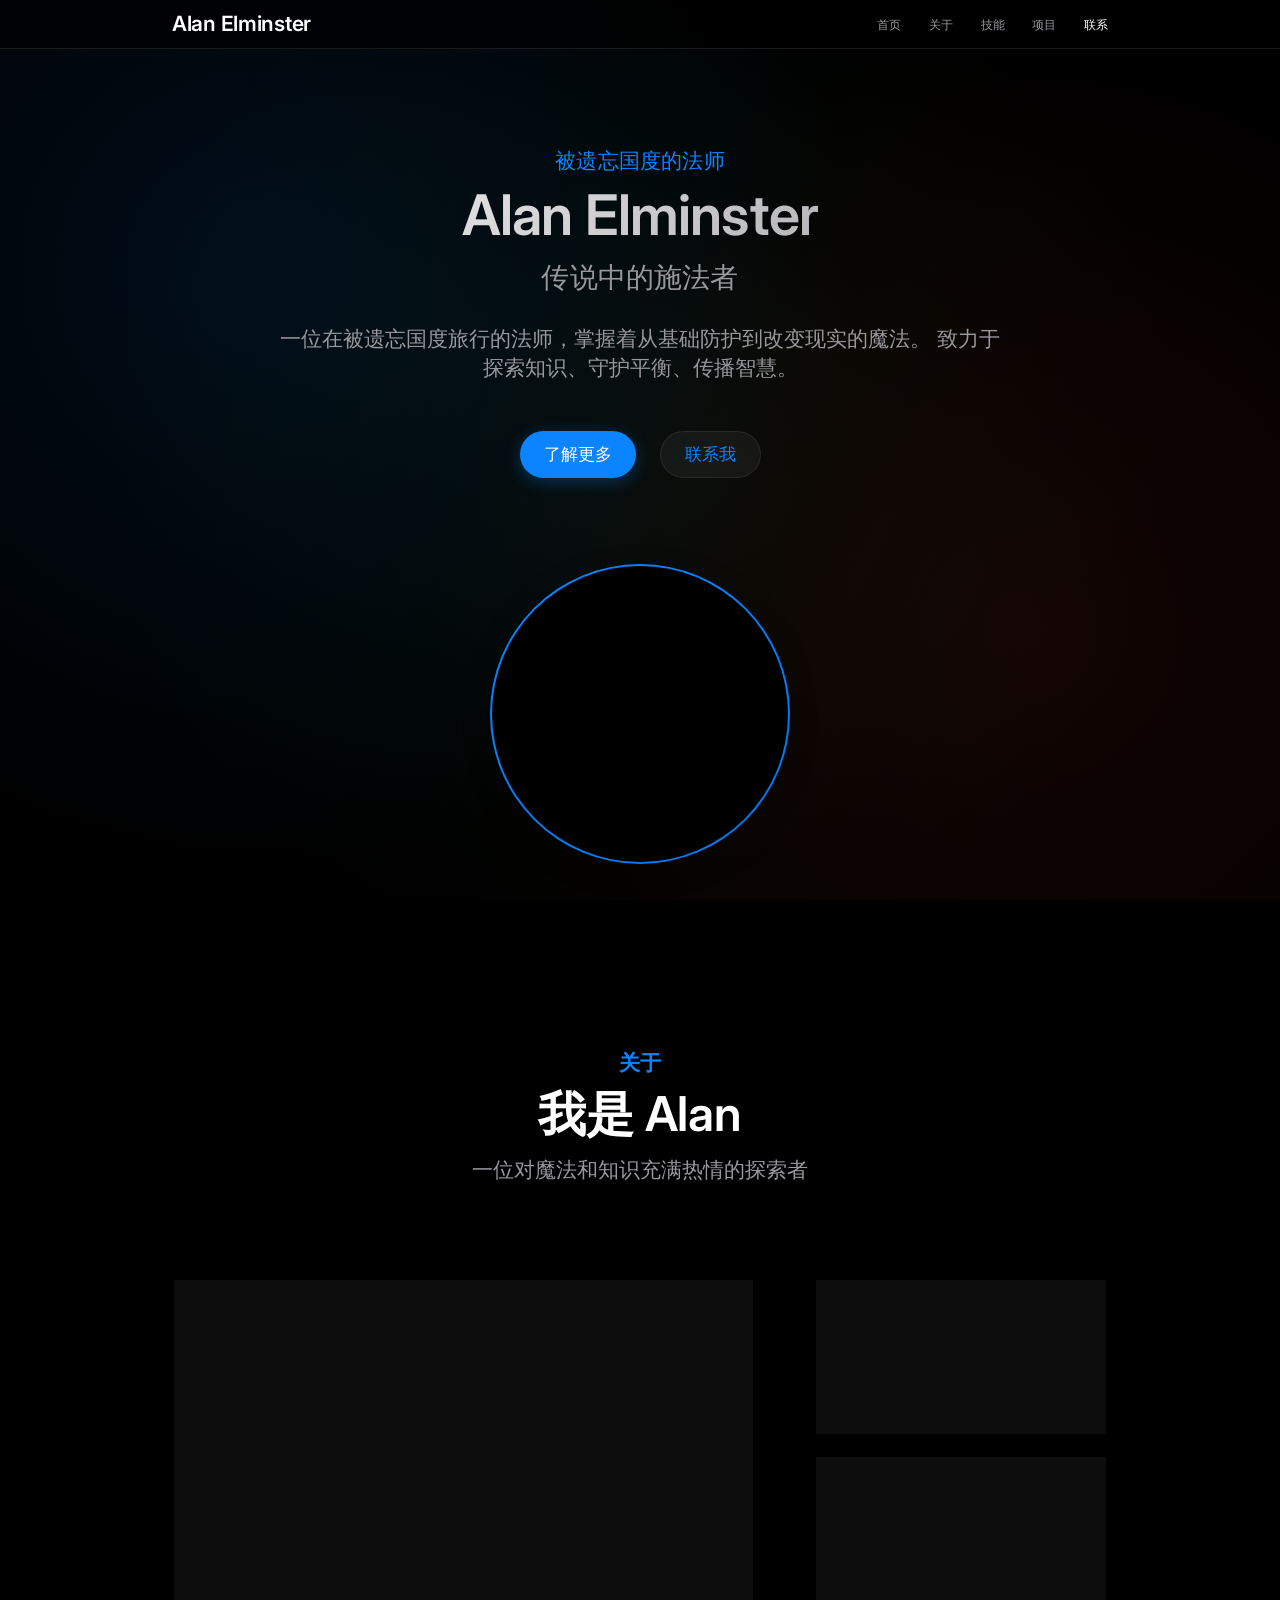
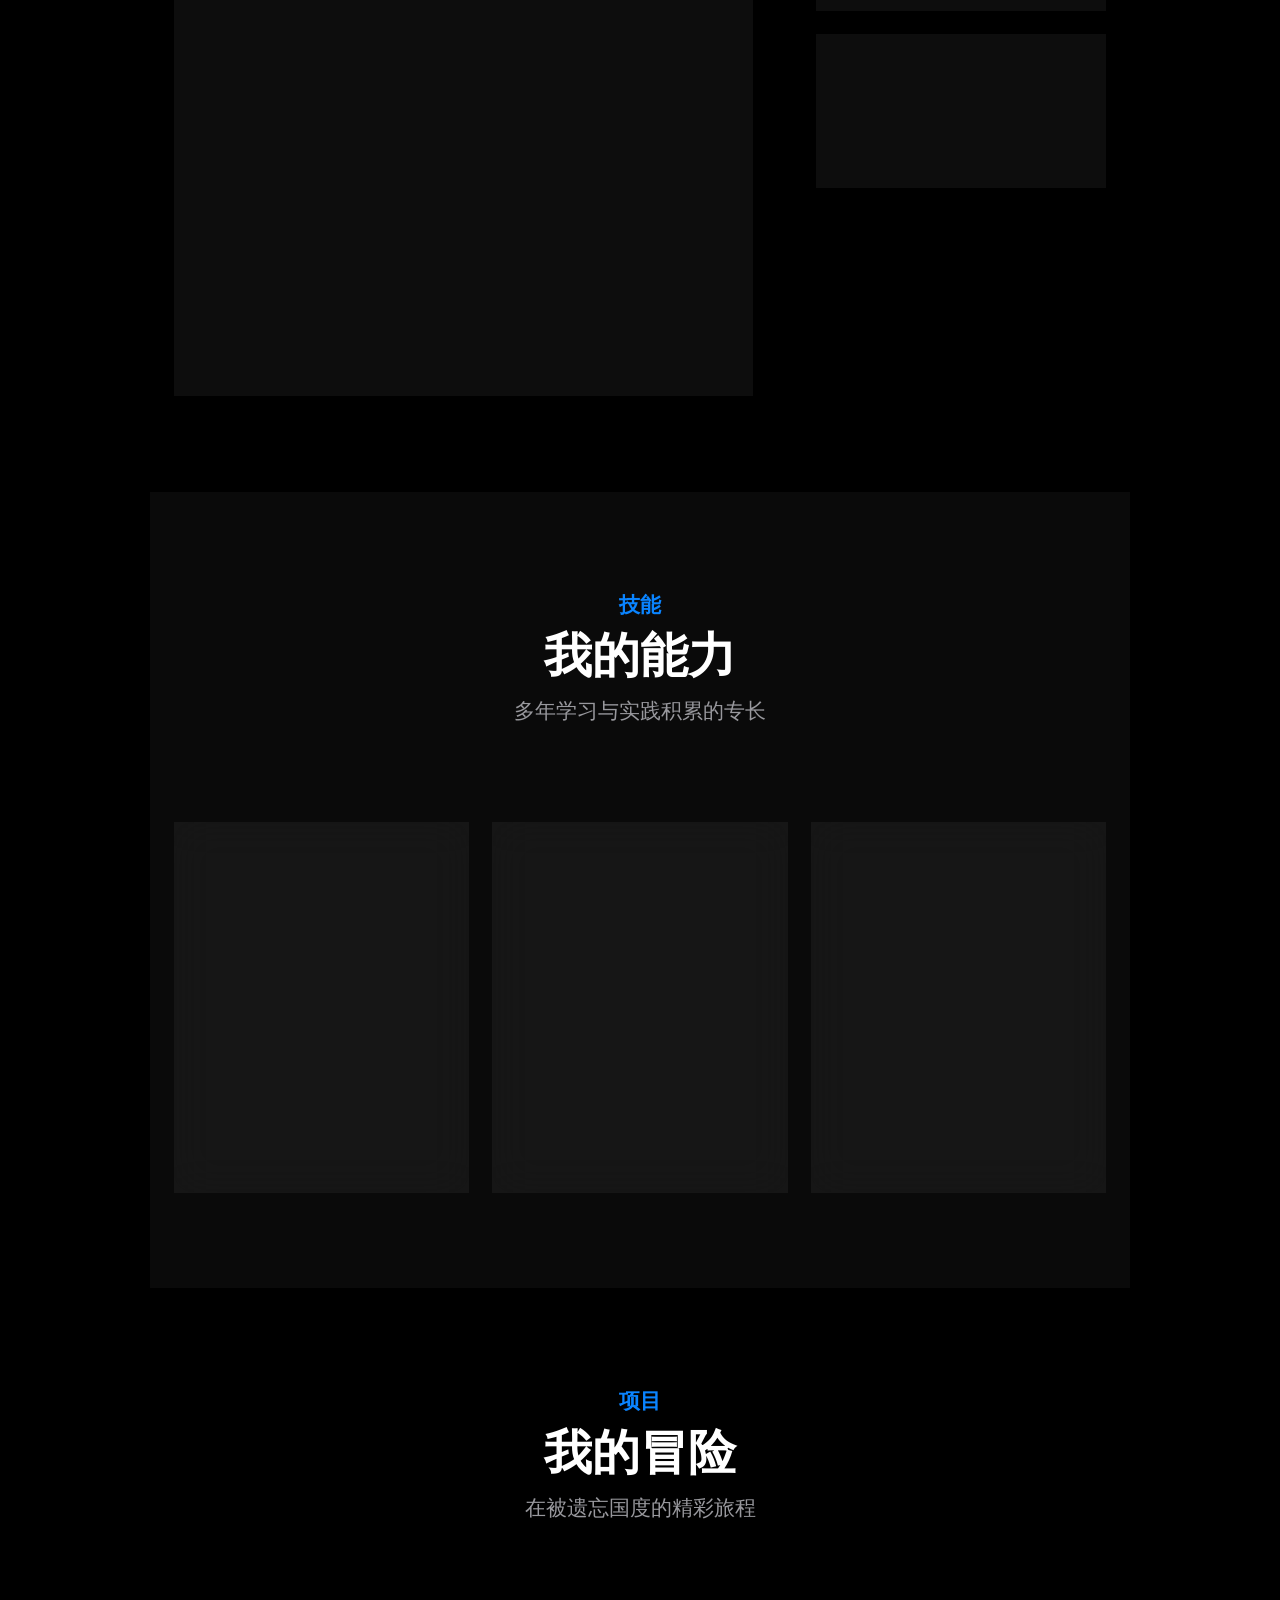
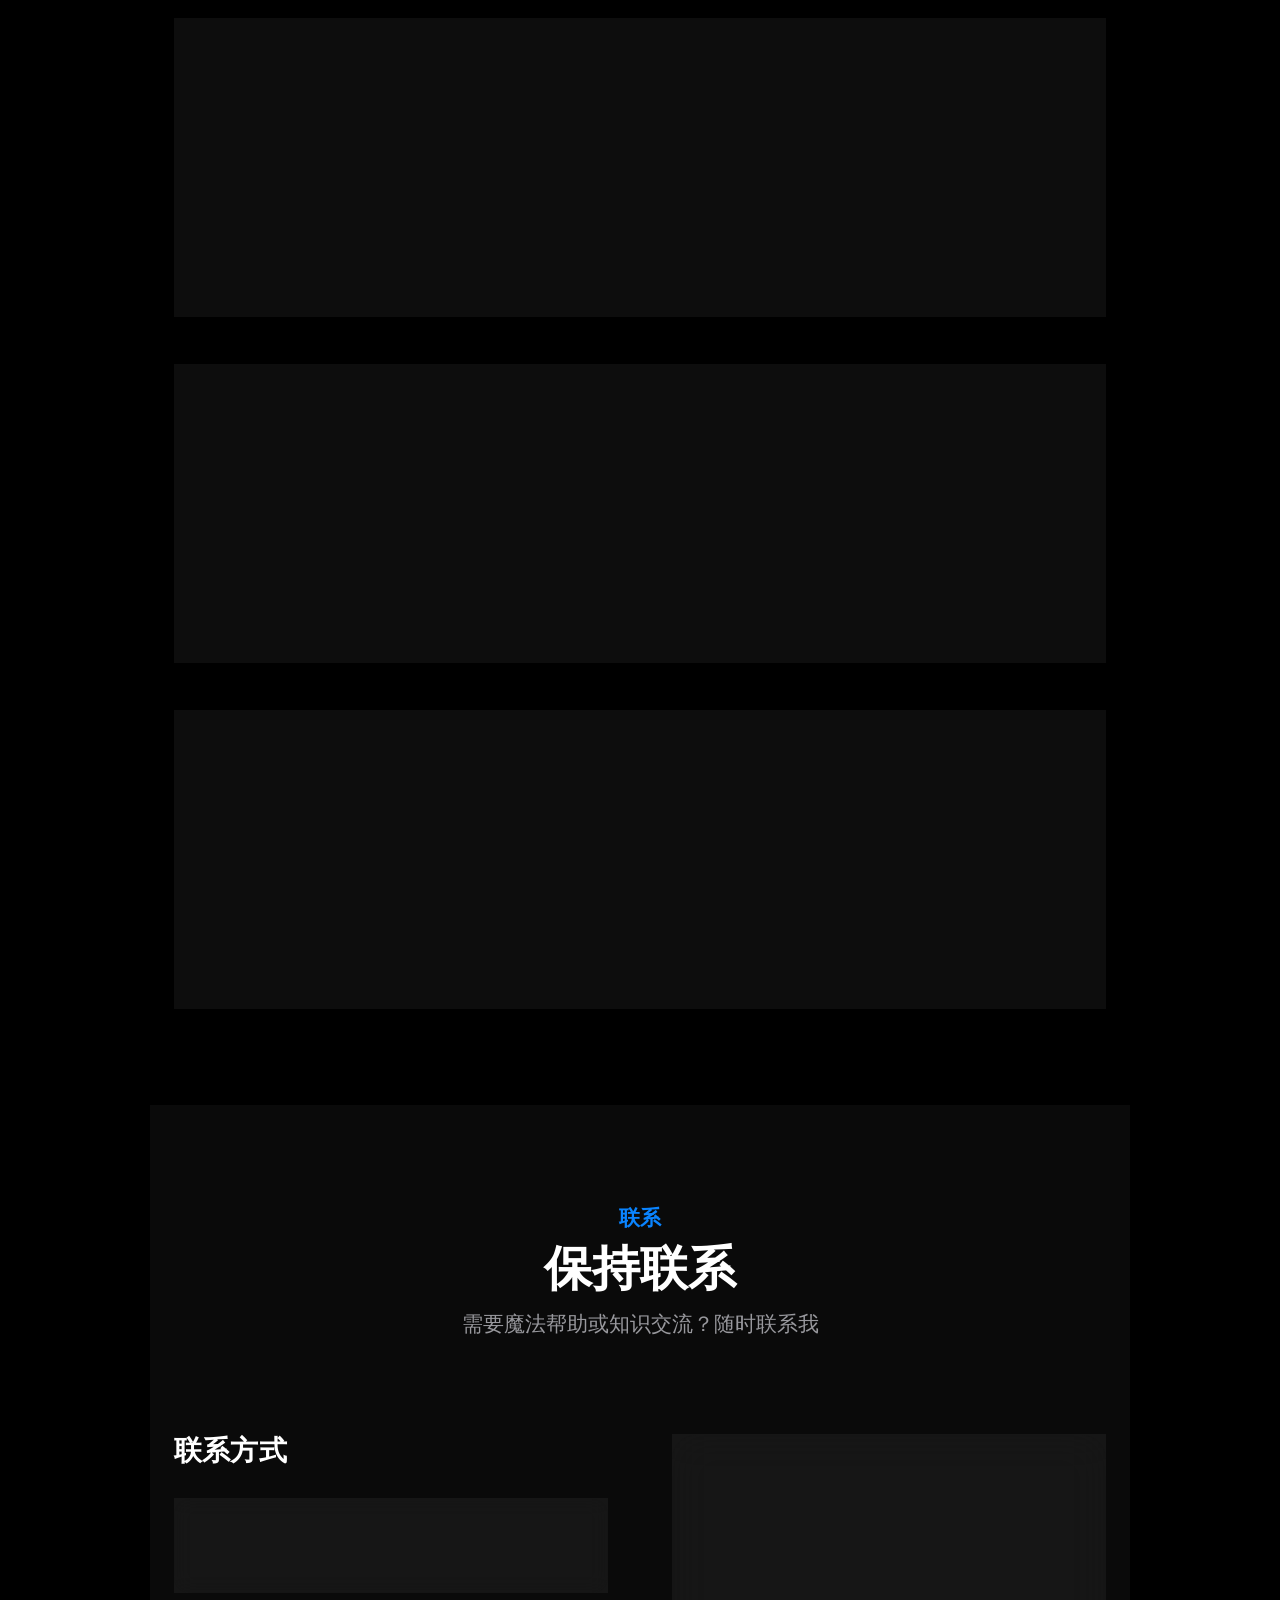
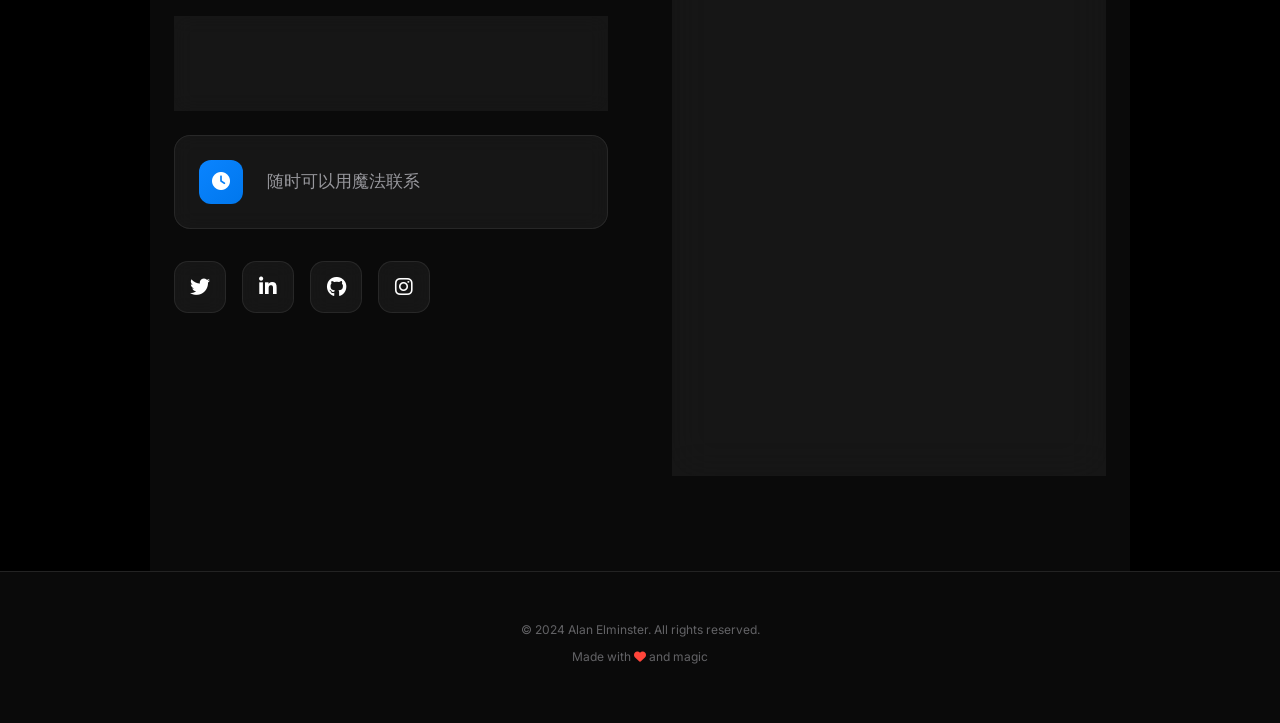
==== commit 00dbcccd: "feat: 项目评估 Co-authored-by: traeagent <traeagent@users.noreply.github.com>" ====
--- a/index.html
+++ b/index.html
@@ -46,7 +46,13 @@
       </div>
     </div>
     <div class="hero-image-container">
-      <img src="avatar.jpg" alt="Alan Elminster" class="hero-avatar">
+      <div class="avatar-wrapper">
+        <img src="avatar.jpg" alt="Alan Elminster" class="hero-avatar" onerror="this.style.display='none'; this.nextElementSibling.style.display='flex';">
+        <div class="avatar-fallback" style="display:none;">
+          <i class="fas fa-hat-wizard"></i>
+        </div>
+        <div class="avatar-glow-ring"></div>
+      </div>
     </div>
   </section>
 
--- a/styles.css
+++ b/styles.css
@@ -1,25 +1,27 @@
-/* Apple-inspired minimal design */
+/* Dark Theme with Glass Morphism */
 @import url('https://fonts.googleapis.com/css2?family=Inter:wght@300;400;500;600;700&display=swap');
 
 :root {
-  /* Apple-inspired colors */
-  --color-primary: #000000;
-  --color-secondary: #1d1d1f;
-  --color-tertiary: #424245;
-  --color-accent: #0071e3;
-  --color-accent-hover: #0077ed;
-  --color-light: #f5f5f7;
-  --color-white: #ffffff;
-  --color-text: #1d1d1f;
-  --color-text-secondary: #6e6e73;
+  /* Dark Apple-inspired colors */
+  --bg-primary: #000000;
+  --bg-secondary: #0a0a0a;
+  --bg-tertiary: #1c1c1e;
+  --bg-card: rgba(30, 30, 35, 0.8);
+  --bg-glass: rgba(255, 255, 255, 0.05);
+  
+  --accent-primary: #0a84ff;
+  --accent-secondary: #0077ed;
+  --accent-glow: rgba(10, 132, 255, 0.3);
+  
+  --text-primary: #ffffff;
+  --text-secondary: #98989d;
+  --text-tertiary: #636366;
+  
+  --border-light: rgba(255, 255, 255, 0.1);
+  --border-glass: rgba(255, 255, 255, 0.08);
   
   /* Typography */
   --font-primary: -apple-system, BlinkMacSystemFont, 'Inter', 'Segoe UI', Roboto, sans-serif;
-  --font-weight-light: 300;
-  --font-weight-normal: 400;
-  --font-weight-medium: 500;
-  --font-weight-semibold: 600;
-  --font-weight-bold: 700;
   
   /* Spacing */
   --spacing-xs: 0.5rem;
@@ -50,27 +52,46 @@
 
 body {
   font-family: var(--font-primary);
-  background: var(--color-white);
-  color: var(--color-text);
+  background: var(--bg-primary);
+  color: var(--text-primary);
   line-height: 1.6;
   font-size: 17px;
-}
-
-/* Navigation */
+  position: relative;
+  overflow-x: hidden;
+}
+
+/* Background gradient effect */
+body::before {
+  content: '';
+  position: fixed;
+  top: 0;
+  left: 0;
+  right: 0;
+  bottom: 0;
+  background: 
+    radial-gradient(circle at 20% 30%, rgba(10, 132, 255, 0.1) 0%, transparent 50%),
+    radial-gradient(circle at 80% 70%, rgba(255, 59, 48, 0.08) 0%, transparent 50%),
+    radial-gradient(circle at 50% 50%, rgba(52, 199, 89, 0.05) 0%, transparent 70%);
+  pointer-events: none;
+  z-index: 0;
+}
+
+/* Navigation - Glass */
 .nav {
   position: fixed;
   top: 0;
   left: 0;
   right: 0;
   z-index: 1000;
-  background: rgba(255, 255, 255, 0.8);
+  background: rgba(0, 0, 0, 0.8);
   backdrop-filter: saturate(180%) blur(20px);
-  border-bottom: 1px solid rgba(0, 0, 0, 0.1);
+  -webkit-backdrop-filter: saturate(180%) blur(20px);
+  border-bottom: 1px solid var(--border-light);
   transition: all var(--transition-normal);
 }
 
 .nav.scrolled {
-  background: rgba(255, 255, 255, 0.92);
+  background: rgba(0, 0, 0, 0.92);
 }
 
 .nav-container {
@@ -85,9 +106,9 @@
 
 .nav-logo {
   font-size: 21px;
-  font-weight: var(--font-weight-semibold);
+  font-weight: 600;
   letter-spacing: -0.28px;
-  color: var(--color-text);
+  color: var(--text-primary);
   text-decoration: none;
   transition: opacity var(--transition-fast);
 }
@@ -104,16 +125,16 @@
 
 .nav-link {
   font-size: 12px;
-  font-weight: var(--font-weight-normal);
-  color: rgba(0, 0, 0, 0.72);
+  font-weight: 400;
+  color: var(--text-secondary);
   text-decoration: none;
-  transition: color var(--transition-fast);
+  transition: all var(--transition-fast);
   letter-spacing: -0.01em;
 }
 
 .nav-link:hover,
 .nav-link.active {
-  color: var(--color-text);
+  color: var(--text-primary);
 }
 
 .nav-mobile-toggle {
@@ -129,7 +150,7 @@
 .nav-mobile-toggle span {
   width: 18px;
   height: 1px;
-  background: var(--color-text);
+  background: var(--text-primary);
   transition: all var(--transition-fast);
 }
 
@@ -143,44 +164,50 @@
   text-align: center;
   padding: var(--spacing-3xl) var(--spacing-md);
   padding-top: calc(48px + var(--spacing-3xl));
-  background: var(--color-white);
+  position: relative;
+  z-index: 1;
 }
 
 .hero-content {
   max-width: 980px;
   width: 100%;
+  position: relative;
+  z-index: 1;
 }
 
 .hero-eyebrow {
   font-size: 21px;
-  font-weight: var(--font-weight-normal);
-  color: var(--color-text-secondary);
+  font-weight: 400;
+  color: var(--accent-primary);
   margin-bottom: var(--spacing-xs);
   letter-spacing: 0.011em;
 }
 
 .hero-title {
   font-size: 56px;
-  font-weight: var(--font-weight-semibold);
+  font-weight: 600;
   line-height: 1.07;
   letter-spacing: -0.015em;
   margin-bottom: var(--spacing-sm);
-  color: var(--color-text);
+  background: linear-gradient(135deg, #ffffff 0%, #98989d 100%);
+  -webkit-background-clip: text;
+  -webkit-text-fill-color: transparent;
+  background-clip: text;
 }
 
 .hero-subtitle {
   font-size: 28px;
-  font-weight: var(--font-weight-normal);
+  font-weight: 400;
   line-height: 1.14;
   letter-spacing: 0.007em;
-  color: var(--color-text-secondary);
+  color: var(--text-secondary);
   margin-bottom: var(--spacing-lg);
 }
 
 .hero-description {
   font-size: 21px;
   line-height: 1.38;
-  color: var(--color-text-secondary);
+  color: var(--text-secondary);
   max-width: 740px;
   margin: 0 auto var(--spacing-xl);
 }
@@ -200,7 +227,7 @@
   padding: 12px 24px;
   font-size: 17px;
   line-height: 1.235;
-  font-weight: var(--font-weight-normal);
+  font-weight: 400;
   text-decoration: none;
   border-radius: 980px;
   transition: all var(--transition-fast);
@@ -209,30 +236,38 @@
 }
 
 .btn-primary {
-  background: var(--color-accent);
-  color: var(--color-white);
+  background: var(--accent-primary);
+  color: var(--text-primary);
+  box-shadow: 0 4px 16px var(--accent-glow);
 }
 
 .btn-primary:hover {
-  background: var(--color-accent-hover);
+  background: var(--accent-secondary);
+  transform: translateY(-2px);
+  box-shadow: 0 8px 24px var(--accent-glow);
 }
 
 .btn-secondary {
-  background: transparent;
-  color: var(--color-accent);
-  border: 1px solid var(--color-accent);
+  background: var(--bg-glass);
+  backdrop-filter: blur(10px);
+  -webkit-backdrop-filter: blur(10px);
+  color: var(--accent-primary);
+  border: 1px solid var(--border-glass);
 }
 
 .btn-secondary:hover {
-  background: var(--color-accent);
-  color: var(--color-white);
-}
-
-/* Hero Image */
+  background: var(--accent-primary);
+  color: var(--text-primary);
+  border-color: var(--accent-primary);
+}
+
+/* Hero Image - Glass Effect */
 .hero-image-container {
   margin-top: var(--spacing-3xl);
   max-width: 600px;
   width: 100%;
+  position: relative;
+  z-index: 1;
 }
 
 .hero-avatar {
@@ -240,7 +275,64 @@
   height: 280px;
   border-radius: 140px;
   object-fit: cover;
-  box-shadow: 0 4px 24px rgba(0, 0, 0, 0.1);
+  border: 2px solid var(--border-light);
+  box-shadow: 
+    0 8px 32px rgba(0, 0, 0, 0.5),
+    0 0 0 1px rgba(255, 255, 255, 0.1),
+    inset 0 0 0 1px rgba(255, 255, 255, 0.05);
+  transition: all var(--transition-slow);
+}
+
+/* Avatar Wrapper */
+.avatar-wrapper {
+  position: relative;
+  display: inline-flex;
+  align-items: center;
+  justify-content: center;
+}
+
+.avatar-fallback {
+  width: 280px;
+  height: 280px;
+  border-radius: 140px;
+  background: linear-gradient(135deg, var(--accent-primary), var(--accent-secondary));
+  display: flex;
+  align-items: center;
+  justify-content: center;
+  font-size: 80px;
+  color: var(--text-primary);
+  box-shadow: 
+    0 8px 32px rgba(0, 0, 0, 0.5),
+    0 0 0 1px rgba(255, 255, 255, 0.1),
+    inset 0 0 0 1px rgba(255, 255, 255, 0.05);
+}
+
+.avatar-glow-ring {
+  position: absolute;
+  top: -10px;
+  left: -10px;
+  right: -10px;
+  bottom: -10px;
+  border-radius: 50%;
+  border: 2px solid transparent;
+  background: linear-gradient(var(--bg-primary), var(--bg-primary)) padding-box,
+              linear-gradient(135deg, var(--accent-primary), var(--accent-secondary)) border-box;
+  animation: rotateGlow 8s linear infinite;
+  pointer-events: none;
+}
+
+@keyframes rotateGlow {
+  from { transform: rotate(0deg); }
+  to { transform: rotate(360deg); }
+}
+
+.hero-avatar:hover {
+  transform: scale(1.05);
+  box-shadow: 
+    0 16px 48px rgba(0, 0, 0, 0.6),
+    0 0 40px var(--accent-glow),
+    0 0 0 1px rgba(255, 255, 255, 0.15),
+    inset 0 0 0 1px rgba(255, 255, 255, 0.1);
 }
 
 /* Sections */
@@ -248,6 +340,8 @@
   padding: var(--spacing-3xl) var(--spacing-md);
   max-width: 980px;
   margin: 0 auto;
+  position: relative;
+  z-index: 1;
 }
 
 .section-header {
@@ -257,15 +351,15 @@
 
 .section-eyebrow {
   font-size: 21px;
-  font-weight: var(--font-weight-semibold);
-  color: var(--color-accent);
+  font-weight: 600;
+  color: var(--accent-primary);
   margin-bottom: var(--spacing-xs);
   letter-spacing: 0.011em;
 }
 
 .section-title {
   font-size: 48px;
-  font-weight: var(--font-weight-semibold);
+  font-weight: 600;
   line-height: 1.08;
   letter-spacing: -0.003em;
   margin-bottom: var(--spacing-sm);
@@ -274,7 +368,7 @@
 .section-subtitle {
   font-size: 21px;
   line-height: 1.38;
-  color: var(--color-text-secondary);
+  color: var(--text-secondary);
   max-width: 740px;
   margin: 0 auto;
 }
@@ -287,9 +381,18 @@
   align-items: start;
 }
 
+.about-text {
+  background: var(--bg-glass);
+  backdrop-filter: blur(20px);
+  -webkit-backdrop-filter: blur(20px);
+  border: 1px solid var(--border-glass);
+  border-radius: 24px;
+  padding: var(--spacing-xl);
+}
+
 .about-text h3 {
   font-size: 28px;
-  font-weight: var(--font-weight-semibold);
+  font-weight: 600;
   line-height: 1.14;
   letter-spacing: 0.007em;
   margin-bottom: var(--spacing-md);
@@ -298,80 +401,123 @@
 .about-text p {
   font-size: 17px;
   line-height: 1.47;
-  color: var(--color-text-secondary);
+  color: var(--text-secondary);
   margin-bottom: var(--spacing-lg);
 }
 
 .timeline {
-  border-left: 2px solid rgba(0, 0, 0, 0.1);
+  border-left: 2px solid var(--border-light);
   padding-left: var(--spacing-lg);
 }
 
 .timeline-item {
   margin-bottom: var(--spacing-xl);
+  position: relative;
+}
+
+.timeline-item::before {
+  content: '';
+  position: absolute;
+  left: -34px;
+  top: 4px;
+  width: 10px;
+  height: 10px;
+  border-radius: 50%;
+  background: var(--accent-primary);
+  box-shadow: 0 0 16px var(--accent-glow);
 }
 
 .timeline-date {
   font-size: 14px;
-  font-weight: var(--font-weight-semibold);
-  color: var(--color-accent);
+  font-weight: 600;
+  color: var(--accent-primary);
   margin-bottom: var(--spacing-xs);
 }
 
 .timeline-content h4 {
   font-size: 17px;
-  font-weight: var(--font-weight-semibold);
+  font-weight: 600;
   margin-bottom: var(--spacing-xs);
 }
 
 .timeline-content p {
   font-size: 15px;
   line-height: 1.47;
-  color: var(--color-text-secondary);
-}
-
+  color: var(--text-secondary);
+  margin-bottom: 0;
+}
+
+/* Stats - Glass Cards */
 .stats {
   display: flex;
   flex-direction: column;
-  gap: var(--spacing-xl);
+  gap: var(--spacing-md);
 }
 
 .stat-item {
+  background: var(--bg-glass);
+  backdrop-filter: blur(20px);
+  -webkit-backdrop-filter: blur(20px);
+  border: 1px solid var(--border-glass);
+  border-radius: 20px;
+  padding: var(--spacing-lg);
   text-align: center;
+  transition: all var(--transition-normal);
+}
+
+.stat-item:hover {
+  transform: translateY(-4px);
+  border-color: var(--accent-primary);
+  box-shadow: 0 8px 32px var(--accent-glow);
 }
 
 .stat-number {
   font-size: 48px;
-  font-weight: var(--font-weight-semibold);
+  font-weight: 600;
   line-height: 1.08;
   letter-spacing: -0.003em;
-  color: var(--color-accent);
+  background: linear-gradient(135deg, #0a84ff 0%, #0077ed 100%);
+  -webkit-background-clip: text;
+  -webkit-text-fill-color: transparent;
+  background-clip: text;
   margin-bottom: var(--spacing-xs);
 }
 
 .stat-label {
   font-size: 17px;
-  color: var(--color-text-secondary);
+  color: var(--text-secondary);
 }
 
 /* Skills Section */
 .skills-section {
-  background: var(--color-light);
+  background: var(--bg-secondary);
 }
 
 .skills-grid {
   display: grid;
   grid-template-columns: repeat(3, 1fr);
-  gap: var(--spacing-xl);
+  gap: var(--spacing-md);
 }
 
 .skill-group {
-  padding: var(--spacing-lg) 0;
+  background: var(--bg-glass);
+  backdrop-filter: blur(20px);
+  -webkit-backdrop-filter: blur(20px);
+  border: 1px solid var(--border-glass);
+  border-radius: 20px;
+  padding: var(--spacing-lg);
+  transition: all var(--transition-normal);
+}
+
+.skill-group:hover {
+  border-color: var(--accent-primary);
+  transform: translateY(-4px);
+  box-shadow: 0 8px 32px var(--accent-glow);
 }
 
 .skill-group h3 {
-  font-size: 28px;
-  font-weight: var(--font-weight-semibold);
+  font-size: 21px;
+  font-weight: 600;
   line-height: 1.14;
   letter-spacing: 0.007em;
   margin-bottom: var(--spacing-lg);
@@ -381,6 +527,10 @@
   margin-bottom: var(--spacing-lg);
 }
 
+.skill-item:last-child {
+  margin-bottom: 0;
+}
+
 .skill-name-row {
   display: flex;
   justify-content: space-between;
@@ -388,34 +538,35 @@
 }
 
 .skill-name {
-  font-size: 17px;
-  font-weight: var(--font-weight-medium);
+  font-size: 15px;
+  font-weight: 500;
 }
 
 .skill-percent {
-  font-size: 17px;
-  color: var(--color-text-secondary);
+  font-size: 15px;
+  color: var(--text-secondary);
 }
 
 .skill-bar {
-  height: 4px;
-  background: rgba(0, 0, 0, 0.1);
-  border-radius: 2px;
+  height: 6px;
+  background: rgba(255, 255, 255, 0.1);
+  border-radius: 3px;
   overflow: hidden;
 }
 
 .skill-progress {
   height: 100%;
-  background: var(--color-accent);
-  border-radius: 2px;
+  background: linear-gradient(90deg, var(--accent-primary) 0%, #0077ed 100%);
+  border-radius: 3px;
   width: 0;
   transition: width 1.2s ease-out;
+  box-shadow: 0 0 12px var(--accent-glow);
 }
 
 /* Projects Section */
 .projects-grid {
   display: grid;
-  gap: var(--spacing-2xl);
+  gap: var(--spacing-xl);
 }
 
 .project-item {
@@ -423,7 +574,19 @@
   grid-template-columns: 1fr 1fr;
   gap: var(--spacing-xl);
   align-items: center;
-  padding: var(--spacing-xl) 0;
+  padding: var(--spacing-xl);
+  background: var(--bg-glass);
+  backdrop-filter: blur(20px);
+  -webkit-backdrop-filter: blur(20px);
+  border: 1px solid var(--border-glass);
+  border-radius: 24px;
+  transition: all var(--transition-normal);
+}
+
+.project-item:hover {
+  border-color: var(--accent-primary);
+  transform: translateY(-4px);
+  box-shadow: 0 8px 32px var(--accent-glow);
 }
 
 .project-item:nth-child(even) {
@@ -436,7 +599,7 @@
 
 .project-content h3 {
   font-size: 28px;
-  font-weight: var(--font-weight-semibold);
+  font-weight: 600;
   line-height: 1.14;
   letter-spacing: 0.007em;
   margin-bottom: var(--spacing-md);
@@ -445,7 +608,7 @@
 .project-content p {
   font-size: 17px;
   line-height: 1.47;
-  color: var(--color-text-secondary);
+  color: var(--text-secondary);
   margin-bottom: var(--spacing-lg);
 }
 
@@ -457,15 +620,17 @@
 
 .project-tag {
   font-size: 13px;
-  padding: 4px 12px;
-  background: rgba(0, 113, 227, 0.1);
-  color: var(--color-accent);
+  padding: 6px 14px;
+  background: rgba(10, 132, 255, 0.15);
+  color: var(--accent-primary);
   border-radius: 980px;
+  border: 1px solid rgba(10, 132, 255, 0.2);
 }
 
 .project-visual {
-  background: var(--color-light);
-  border-radius: 18px;
+  background: rgba(255, 255, 255, 0.03);
+  border: 1px solid var(--border-glass);
+  border-radius: 20px;
   padding: var(--spacing-xl);
   min-height: 200px;
   display: flex;
@@ -474,24 +639,16 @@
 }
 
 .project-icon {
-  font-size: 48px;
-  color: var(--color-accent);
+  font-size: 64px;
+  background: linear-gradient(135deg, var(--accent-primary) 0%, #0077ed 100%);
+  -webkit-background-clip: text;
+  -webkit-text-fill-color: transparent;
+  background-clip: text;
 }
 
 /* Contact Section */
 .contact-section {
-  background: var(--color-secondary);
-  color: var(--color-white);
-}
-
-.contact-section .section-eyebrow,
-.contact-section .section-title,
-.contact-section .section-subtitle {
-  color: var(--color-white);
-}
-
-.contact-section .section-subtitle {
-  color: rgba(255, 255, 255, 0.7);
+  background: var(--bg-secondary);
 }
 
 .contact-grid {
@@ -503,7 +660,7 @@
 
 .contact-info h3 {
   font-size: 28px;
-  font-weight: var(--font-weight-semibold);
+  font-weight: 600;
   line-height: 1.14;
   letter-spacing: 0.007em;
   margin-bottom: var(--spacing-lg);
@@ -514,24 +671,36 @@
   align-items: center;
   gap: var(--spacing-md);
   margin-bottom: var(--spacing-md);
-  padding: var(--spacing-md) 0;
+  padding: var(--spacing-md);
+  background: var(--bg-glass);
+  backdrop-filter: blur(10px);
+  -webkit-backdrop-filter: blur(10px);
+  border: 1px solid var(--border-glass);
+  border-radius: 16px;
+  transition: all var(--transition-normal);
+}
+
+.contact-item:hover {
+  border-color: var(--accent-primary);
+  transform: translateX(8px);
+  box-shadow: 0 4px 16px var(--accent-glow);
 }
 
 .contact-icon {
-  width: 40px;
-  height: 40px;
+  width: 44px;
+  height: 44px;
   display: flex;
   align-items: center;
   justify-content: center;
-  background: rgba(255, 255, 255, 0.1);
-  border-radius: 10px;
-  color: var(--color-white);
+  background: linear-gradient(135deg, var(--accent-primary) 0%, #0077ed 100%);
+  border-radius: 12px;
+  color: var(--text-primary);
   font-size: 18px;
 }
 
 .contact-text {
   font-size: 17px;
-  color: rgba(255, 255, 255, 0.9);
+  color: var(--text-secondary);
 }
 
 .social-links {
@@ -541,26 +710,35 @@
 }
 
 .social-link {
-  width: 44px;
-  height: 44px;
+  width: 52px;
+  height: 52px;
   display: flex;
   align-items: center;
   justify-content: center;
-  background: rgba(255, 255, 255, 0.1);
-  border-radius: 10px;
-  color: var(--color-white);
+  background: var(--bg-glass);
+  backdrop-filter: blur(10px);
+  -webkit-backdrop-filter: blur(10px);
+  border: 1px solid var(--border-glass);
+  border-radius: 14px;
+  color: var(--text-primary);
   text-decoration: none;
   transition: all var(--transition-fast);
-  font-size: 18px;
+  font-size: 20px;
 }
 
 .social-link:hover {
-  background: rgba(255, 255, 255, 0.2);
+  background: var(--accent-primary);
+  border-color: var(--accent-primary);
+  transform: translateY(-4px);
+  box-shadow: 0 8px 24px var(--accent-glow);
 }
 
 .contact-form {
-  background: rgba(255, 255, 255, 0.05);
-  border-radius: 18px;
+  background: var(--bg-glass);
+  backdrop-filter: blur(20px);
+  -webkit-backdrop-filter: blur(20px);
+  border: 1px solid var(--border-glass);
+  border-radius: 24px;
   padding: var(--spacing-xl);
 }
 
@@ -571,8 +749,8 @@
 .form-group label {
   display: block;
   font-size: 13px;
-  font-weight: var(--font-weight-medium);
-  color: rgba(255, 255, 255, 0.7);
+  font-weight: 500;
+  color: var(--text-secondary);
   margin-bottom: var(--spacing-xs);
   text-transform: uppercase;
   letter-spacing: 0.05em;
@@ -581,26 +759,27 @@
 .form-group input,
 .form-group textarea {
   width: 100%;
-  padding: 12px 16px;
-  background: rgba(255, 255, 255, 0.08);
-  border: 1px solid rgba(255, 255, 255, 0.1);
-  border-radius: 10px;
+  padding: 14px 18px;
+  background: rgba(255, 255, 255, 0.05);
+  border: 1px solid var(--border-glass);
+  border-radius: 14px;
   font-size: 17px;
   font-family: inherit;
-  color: var(--color-white);
+  color: var(--text-primary);
   transition: all var(--transition-fast);
 }
 
 .form-group input::placeholder,
 .form-group textarea::placeholder {
-  color: rgba(255, 255, 255, 0.4);
+  color: var(--text-tertiary);
 }
 
 .form-group input:focus,
 .form-group textarea:focus {
   outline: none;
-  border-color: var(--color-accent);
-  background: rgba(255, 255, 255, 0.12);
+  border-color: var(--accent-primary);
+  background: rgba(255, 255, 255, 0.08);
+  box-shadow: 0 0 0 4px var(--accent-glow);
 }
 
 .form-group textarea {
@@ -610,21 +789,18 @@
 
 .contact-form .btn-primary {
   width: 100%;
-  background: var(--color-white);
-  color: var(--color-secondary);
-  font-weight: var(--font-weight-semibold);
-}
-
-.contact-form .btn-primary:hover {
-  background: rgba(255, 255, 255, 0.9);
+  padding: 16px 32px;
+  font-size: 17px;
+  font-weight: 600;
 }
 
 /* Footer */
 .footer {
-  background: var(--color-secondary);
-  color: rgba(255, 255, 255, 0.7);
+  background: var(--bg-secondary);
+  border-top: 1px solid var(--border-light);
   padding: var(--spacing-xl) var(--spacing-md);
-  border-top: 1px solid rgba(255, 255, 255, 0.1);
+  position: relative;
+  z-index: 1;
 }
 
 .footer-content {
@@ -632,6 +808,7 @@
   margin: 0 auto;
   text-align: center;
   font-size: 12px;
+  color: var(--text-tertiary);
 }
 
 .footer-content p {
@@ -639,7 +816,7 @@
 }
 
 .footer-content i {
-  color: #ff3b30;
+  color: #ff453a;
 }
 
 /* Animations */
@@ -709,10 +886,12 @@
     left: 0;
     right: 0;
     flex-direction: column;
-    background: var(--color-white);
+    background: rgba(0, 0, 0, 0.95);
+    backdrop-filter: blur(20px);
+    -webkit-backdrop-filter: blur(20px);
     padding: var(--spacing-lg);
     gap: var(--spacing-md);
-    border-bottom: 1px solid rgba(0, 0, 0, 0.1);
+    border-bottom: 1px solid var(--border-light);
   }
   
   .hero-eyebrow {
@@ -740,8 +919,22 @@
   }
   
   .hero-avatar {
-    width: 200px;
-    height: 200px;
-    border-radius: 100px;
-  }
-}
+    width: 220px;
+    height: 220px;
+    border-radius: 110px;
+  }
+  
+  .avatar-fallback {
+    width: 220px;
+    height: 220px;
+    border-radius: 110px;
+    font-size: 64px;
+  }
+  
+  .avatar-glow-ring {
+    top: -8px;
+    left: -8px;
+    right: -8px;
+    bottom: -8px;
+  }
+}
